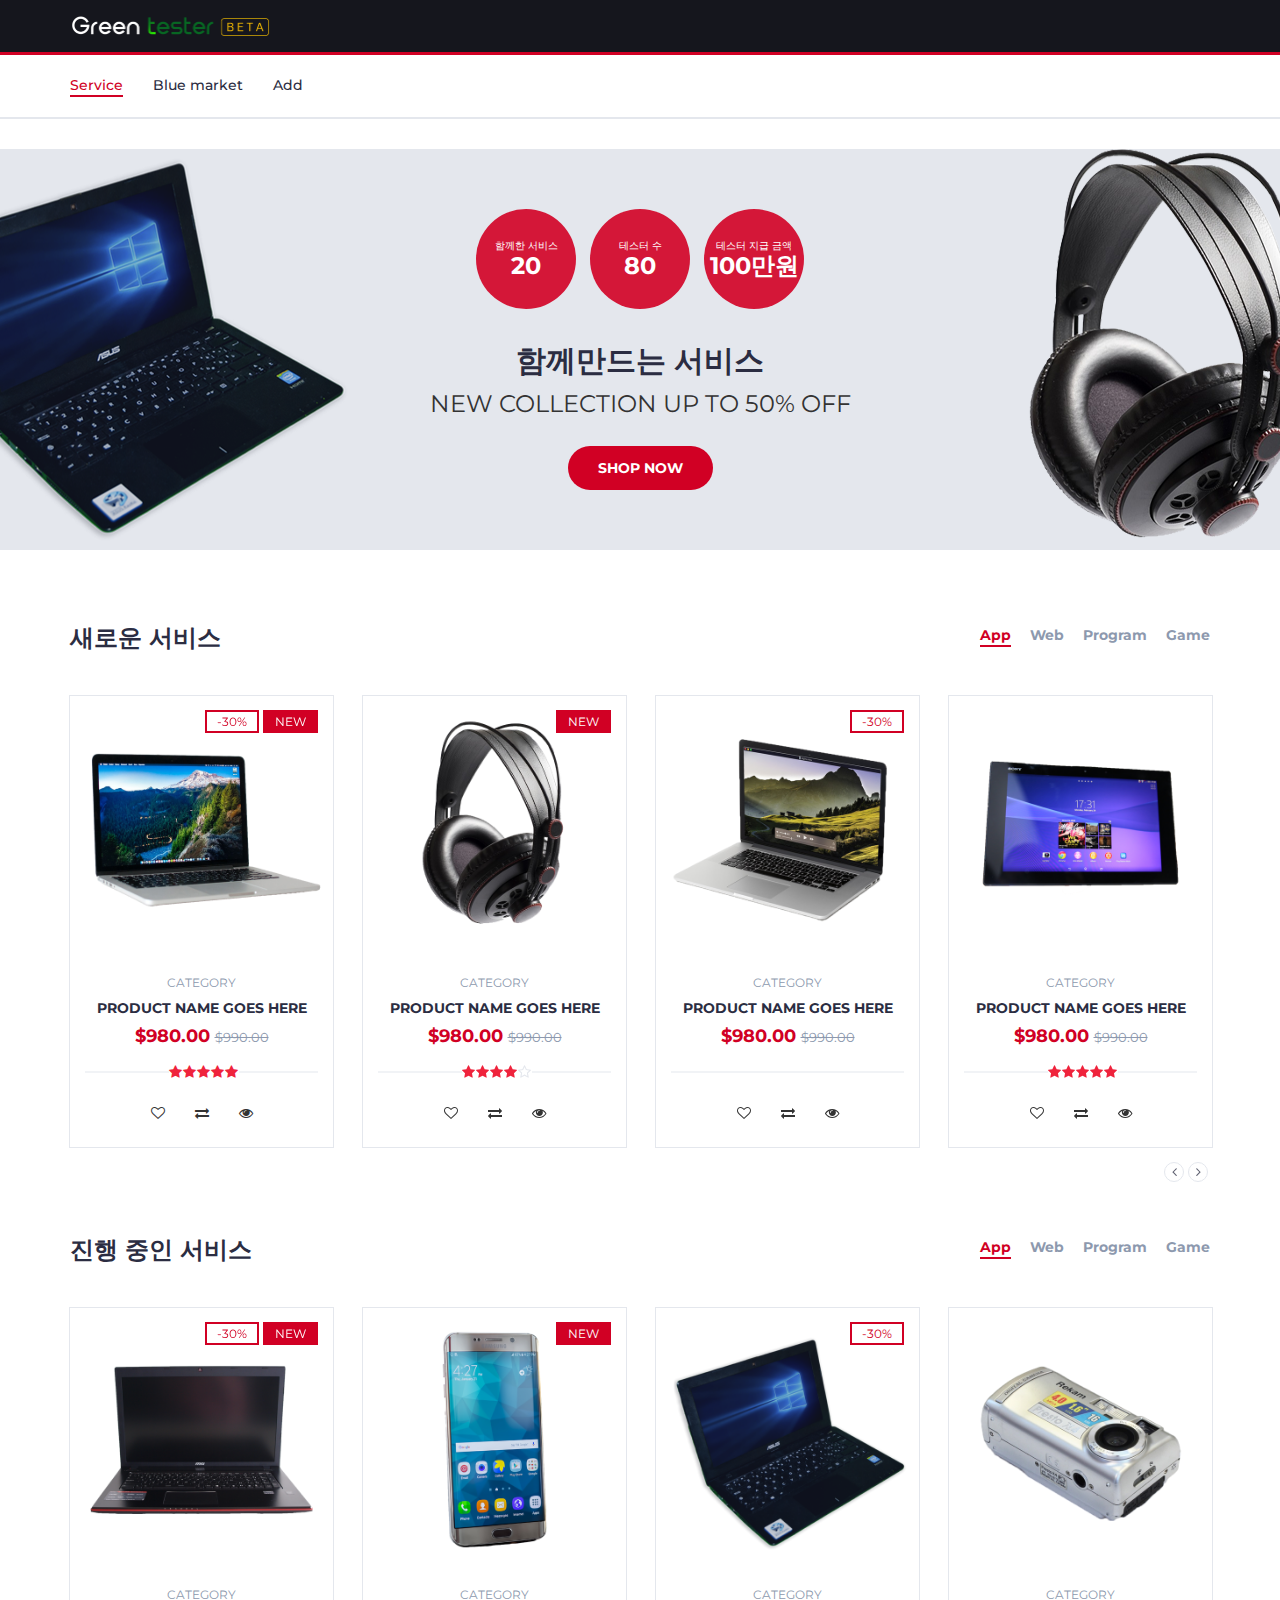
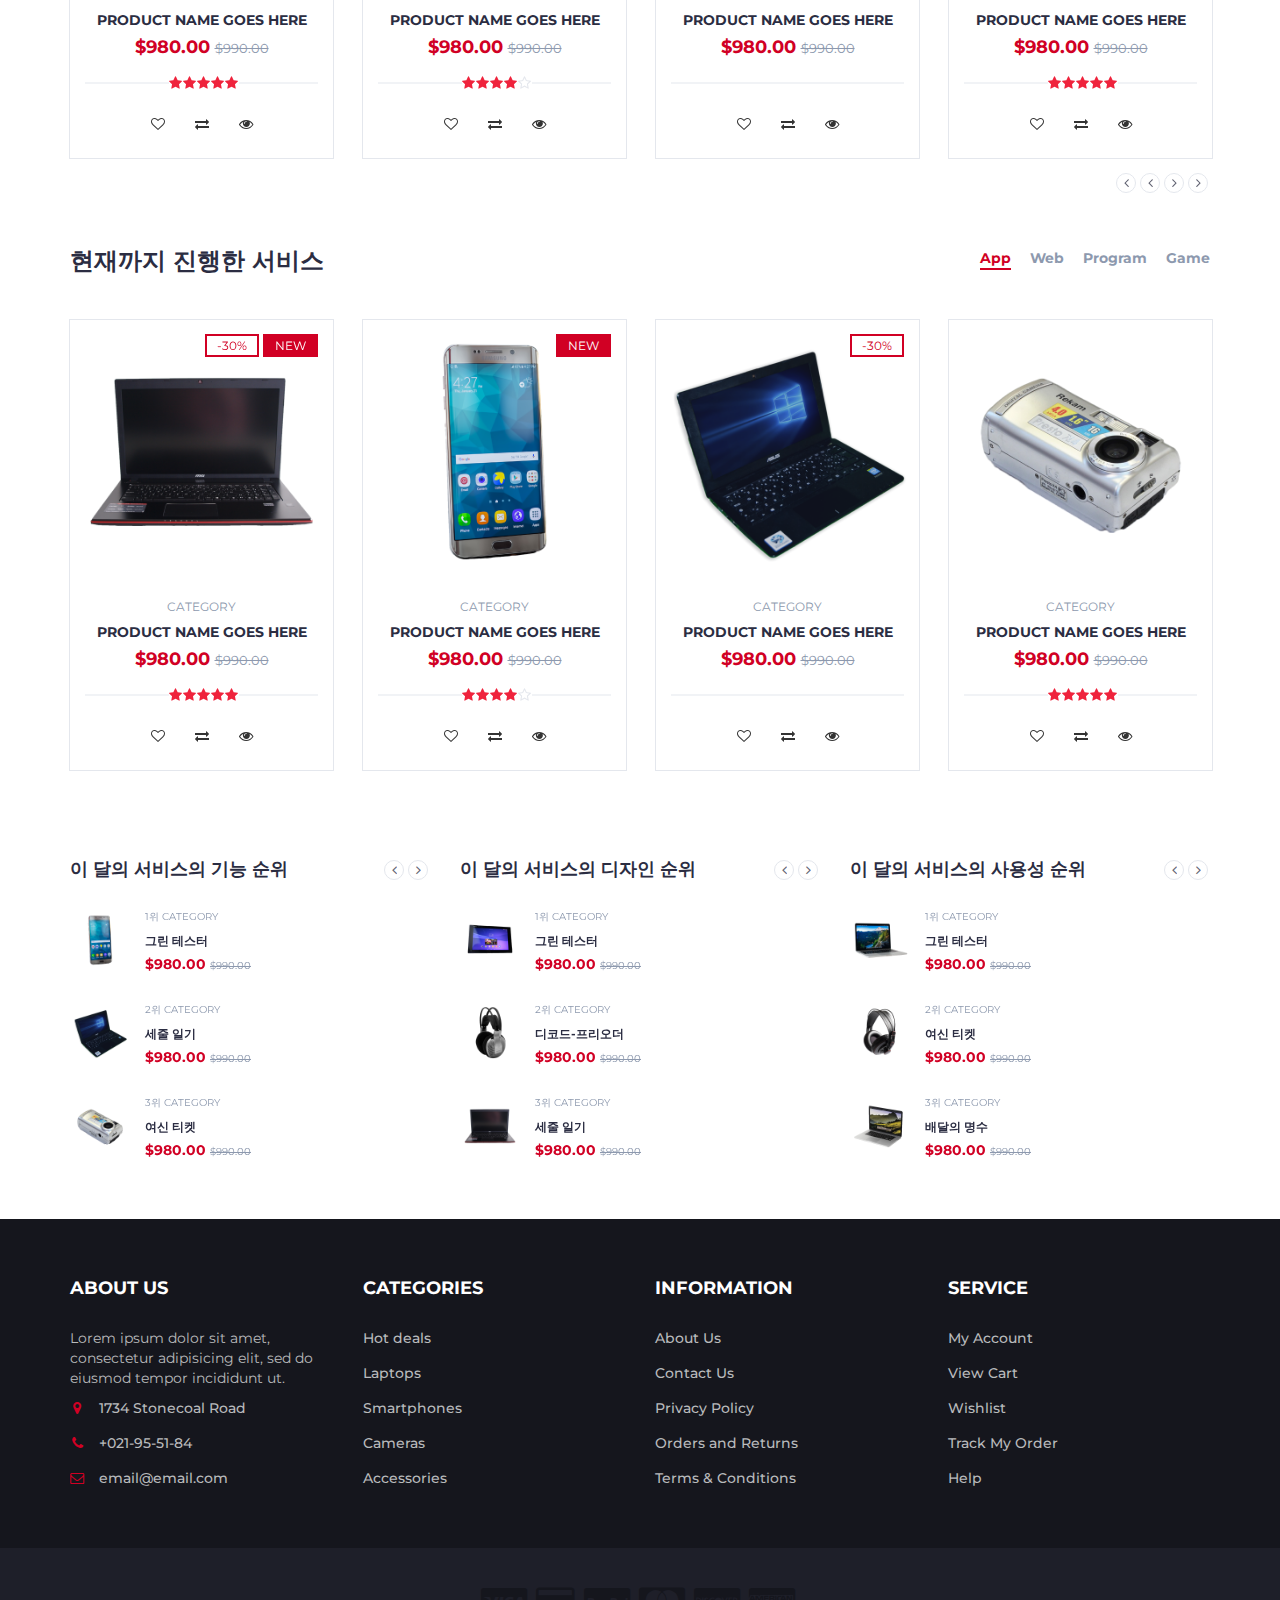
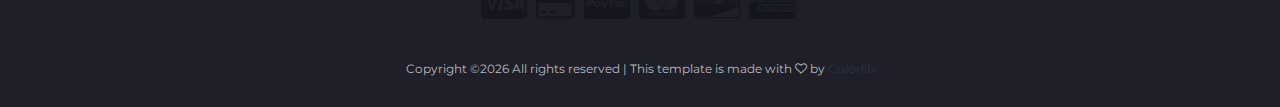
==== index.html @ c22c5fcf "Add files via upload" ====
<!DOCTYPE html>
<html lang="en">
	<head>
		<meta charset="utf-8">
		<meta http-equiv="X-UA-Compatible" content="IE=edge">
		<meta name="viewport" content="width=device-width, initial-scale=1">
		 <!-- The above 3 meta tags *must* come first in the head; any other head content must come *after* these tags -->

		<title>GT - SERVICE</title>

		<!-- Google font -->
		<link href="https://fonts.googleapis.com/css?family=Montserrat:400,500,700" rel="stylesheet">

		<!-- Bootstrap -->
		<link type="text/css" rel="stylesheet" href="css/bootstrap.min.css"/>

		<!-- Slick -->
		<link type="text/css" rel="stylesheet" href="css/slick.css"/>
		<link type="text/css" rel="stylesheet" href="css/slick-theme.css"/>

		<!-- nouislider -->
		<link type="text/css" rel="stylesheet" href="css/nouislider.min.css"/>

		<!-- Font Awesome Icon -->
		<link rel="stylesheet" href="css/font-awesome.min.css">

		<!-- Custom stlylesheet -->
		<link type="text/css" rel="stylesheet" href="css/style.css"/>

		<!-- HTML5 shim and Respond.js for IE8 support of HTML5 elements and media queries -->
		<!-- WARNING: Respond.js doesn't work if you view the page via file:// -->
		<!--[if lt IE 9]>
		  <script src="https://oss.maxcdn.com/html5shiv/3.7.3/html5shiv.min.js"></script>
		  <script src="https://oss.maxcdn.com/respond/1.4.2/respond.min.js"></script>
		<![endif]-->

    </head>
	<body>
		<!-- HEADER -->
		<header>

			<!-- MAIN HEADER -->
			<div id="header">
				<!-- container -->
				<div class="container">
					
					<!-- row -->
					<div class="row">
						<!-- LOGO -->
						<div class="col-md-3">
							<div class="header-logo">
								<a href="#" class="logo">
									<img src="./img/logo.png" width="200"  alt="">
								</a>
							</div>
						</div>
						<!-- /LOGO -->

					</div>
					<!-- row -->
				</div>
				<!-- container -->
			</div>
			<!-- /MAIN HEADER -->
		</header>
		<!-- /HEADER -->

		<!-- NAVIGATION -->
		<nav id="navigation">
				<!-- container -->
				<div class="container">
					<!-- responsive-nav -->
					<div id="responsive-nav">
						<!-- NAV -->
						<ul class="main-nav nav navbar-nav">
							<li class="active"><a href="index.html">Service</a></li>
							<li><a href="bluemarket.html">Blue market</a></li>
							<li><a href="add.html">Add</a></li>
	
						</ul>
						<!-- /NAV -->
					</div>
					<!-- /responsive-nav -->
				</div>
				<!-- /container -->
			</nav>
			<!-- /NAVIGATION -->

<!-- 메인 화면  -->
<div id="hot-deal" class="section">
		<!-- container -->
		<div class="container">
			<!-- row -->
			<div class="row">
				<div class="col-md-12">
					<div class="hot-deal">
						<ul class="hot-deal-countdown">
							<li>
								<div>
									<span>함께한 서비스</span>
									<h3>20</h3>
								</div>
							</li>
							<li>
								<div>
									<span>테스터 수</span>
									<h3>80</h3>
								</div>
							</li>
							<li>
								<div>
									<span>테스터 지급 금액</span>
									<h3>100만원</h3>
								</div>
							</li>

						</ul>
						<h2 class="text-uppercase">함께만드는 서비스</h2>
						<p>New Collection Up to 50% OFF</p>
						<a class="primary-btn cta-btn" href="#app">Shop now</a>
					</div>
				</div>
			</div>
			<!-- /row -->
		</div>
		<!-- /container -->
	</div>
	<!-- /메인 화면 -->


		




		<!-- 새로운 서비스 SECTION -->
		<div class="section" id="app">
			<!-- container -->
			<div class="container">
				<!-- row -->
				<div class="row">

					<!-- section title -->
					<div class="col-md-12">
						<div class="section-title">
							<h3 class="title">새로운 서비스</h3>
							<div class="section-nav">
								<ul class="section-tab-nav tab-nav">
									<li class="active"><a data-toggle="tab" href="#tab1">App</a></li>
									<li><a data-toggle="tab" href="#tab1">Web</a></li>
									<li><a data-toggle="tab" href="#tab1">Program</a></li>
									<li><a data-toggle="tab" href="#tab1">Game</a></li>
								</ul>
							</div>
						</div>
					</div>
					<!-- /section title -->

					<!-- Products tab & slick -->
					<div class="col-md-12">
						<div class="row">
							<div class="products-tabs">
								<!-- tab -->
								<div id="tab1" class="tab-pane active">
									<div class="products-slick" data-nav="#slick-nav-1">
										<!-- product -->
										<div class="product">
											<div class="product-img">
												<img src="./img/product01.png" alt="">
												<div class="product-label">
													<span class="sale">-30%</span>
													<span class="new">NEW</span>
												</div>
											</div>
											<div class="product-body">
												<p class="product-category">Category</p>
												<h3 class="product-name"><a href="#">product name goes here</a></h3>
												<h4 class="product-price">$980.00 <del class="product-old-price">$990.00</del></h4>
												<div class="product-rating">
													<i class="fa fa-star"></i>
													<i class="fa fa-star"></i>
													<i class="fa fa-star"></i>
													<i class="fa fa-star"></i>
													<i class="fa fa-star"></i>
												</div>
												<div class="product-btns">
													<button class="add-to-wishlist"><i class="fa fa-heart-o"></i><span class="tooltipp">add to wishlist</span></button>
													<button class="add-to-compare"><i class="fa fa-exchange"></i><span class="tooltipp">add to compare</span></button>
													<button class="quick-view"><i class="fa fa-eye"></i><span class="tooltipp">quick view</span></button>
												</div>
											</div>
											<div class="add-to-cart">
												<button class="add-to-cart-btn"><i class="fa fa-shopping-cart"></i> add to cart</button>
											</div>
										</div>
										<!-- /product -->

										<!-- product -->
										<div class="product">
											<div class="product-img">
												<img src="./img/product02.png" alt="">
												<div class="product-label">
													<span class="new">NEW</span>
												</div>
											</div>
											<div class="product-body">
												<p class="product-category">Category</p>
												<h3 class="product-name"><a href="#">product name goes here</a></h3>
												<h4 class="product-price">$980.00 <del class="product-old-price">$990.00</del></h4>
												<div class="product-rating">
													<i class="fa fa-star"></i>
													<i class="fa fa-star"></i>
													<i class="fa fa-star"></i>
													<i class="fa fa-star"></i>
													<i class="fa fa-star-o"></i>
												</div>
												<div class="product-btns">
													<button class="add-to-wishlist"><i class="fa fa-heart-o"></i><span class="tooltipp">add to wishlist</span></button>
													<button class="add-to-compare"><i class="fa fa-exchange"></i><span class="tooltipp">add to compare</span></button>
													<button class="quick-view"><i class="fa fa-eye"></i><span class="tooltipp">quick view</span></button>
												</div>
											</div>
											<div class="add-to-cart">
												<button class="add-to-cart-btn"><i class="fa fa-shopping-cart"></i> add to cart</button>
											</div>
										</div>
										<!-- /product -->

										<!-- product -->
										<div class="product">
											<div class="product-img">
												<img src="./img/product03.png" alt="">
												<div class="product-label">
													<span class="sale">-30%</span>
												</div>
											</div>
											<div class="product-body">
												<p class="product-category">Category</p>
												<h3 class="product-name"><a href="#">product name goes here</a></h3>
												<h4 class="product-price">$980.00 <del class="product-old-price">$990.00</del></h4>
												<div class="product-rating">
												</div>
												<div class="product-btns">
													<button class="add-to-wishlist"><i class="fa fa-heart-o"></i><span class="tooltipp">add to wishlist</span></button>
													<button class="add-to-compare"><i class="fa fa-exchange"></i><span class="tooltipp">add to compare</span></button>
													<button class="quick-view"><i class="fa fa-eye"></i><span class="tooltipp">quick view</span></button>
												</div>
											</div>
											<div class="add-to-cart">
												<button class="add-to-cart-btn"><i class="fa fa-shopping-cart"></i> add to cart</button>
											</div>
										</div>
										<!-- /product -->

										<!-- product -->
										<div class="product">
											<div class="product-img">
												<img src="./img/product04.png" alt="">
											</div>
											<div class="product-body">
												<p class="product-category">Category</p>
												<h3 class="product-name"><a href="#">product name goes here</a></h3>
												<h4 class="product-price">$980.00 <del class="product-old-price">$990.00</del></h4>
												<div class="product-rating">
													<i class="fa fa-star"></i>
													<i class="fa fa-star"></i>
													<i class="fa fa-star"></i>
													<i class="fa fa-star"></i>
													<i class="fa fa-star"></i>
												</div>
												<div class="product-btns">
													<button class="add-to-wishlist"><i class="fa fa-heart-o"></i><span class="tooltipp">add to wishlist</span></button>
													<button class="add-to-compare"><i class="fa fa-exchange"></i><span class="tooltipp">add to compare</span></button>
													<button class="quick-view"><i class="fa fa-eye"></i><span class="tooltipp">quick view</span></button>
												</div>
											</div>
											<div class="add-to-cart">
												<button class="add-to-cart-btn"><i class="fa fa-shopping-cart"></i> add to cart</button>
											</div>
										</div>
										<!-- /product -->

										<!-- product -->
										<div class="product">
											<div class="product-img">
												<img src="./img/product05.png" alt="">
											</div>
											<div class="product-body">
												<p class="product-category">Category</p>
												<h3 class="product-name"><a href="#">product name goes here</a></h3>
												<h4 class="product-price">$980.00 <del class="product-old-price">$990.00</del></h4>
												<div class="product-rating">
													<i class="fa fa-star"></i>
													<i class="fa fa-star"></i>
													<i class="fa fa-star"></i>
													<i class="fa fa-star"></i>
													<i class="fa fa-star"></i>
												</div>
												<div class="product-btns">
													<button class="add-to-wishlist"><i class="fa fa-heart-o"></i><span class="tooltipp">add to wishlist</span></button>
													<button class="add-to-compare"><i class="fa fa-exchange"></i><span class="tooltipp">add to compare</span></button>
													<button class="quick-view"><i class="fa fa-eye"></i><span class="tooltipp">quick view</span></button>
												</div>
											</div>
											<div class="add-to-cart">
												<button class="add-to-cart-btn"><i class="fa fa-shopping-cart"></i> add to cart</button>
											</div>
										</div>
										<!-- /product -->
									</div>
									<div id="slick-nav-1" class="products-slick-nav"></div>
								</div>
								<!-- /tab -->
							</div>
						</div>
					</div>
					<!-- Products tab & slick -->
				</div>
				<!-- /row -->
			</div>
			<!-- /container -->
		</div>
		<!-- 새로운 서비스 /SECTION -->

		

		<!-- 진행 중인 서비스 SECTION -->
		<div class="section">
			<!-- container -->
			<div class="container">
				<!-- row -->
				<div class="row">

					<!-- section title -->
					<div class="col-md-12">
						<div class="section-title">
							<h3 class="title">진행 중인 서비스</h3>
							<div class="section-nav">
								<ul class="section-tab-nav tab-nav">
									<li class="active"><a data-toggle="tab" href="#tab2">App</a></li>
									<li><a data-toggle="tab" href="#tab2">Web</a></li>
									<li><a data-toggle="tab" href="#tab2">Program</a></li>
									<li><a data-toggle="tab" href="#tab2">Game</a></li>
								</ul>
							</div>
						</div>
					</div>
					<!-- /section title -->

					<!-- Products tab & slick -->
					<div class="col-md-12">
						<div class="row">
							<div class="products-tabs">
								<!-- tab -->
								<div id="tab2" class="tab-pane fade in active">
									<div class="products-slick" data-nav="#slick-nav-2">
										<!-- product -->
										<div class="product">
											<div class="product-img">
												<img src="./img/product06.png" alt="">
												<div class="product-label">
													<span class="sale">-30%</span>
													<span class="new">NEW</span>
												</div>
											</div>
											<div class="product-body">
												<p class="product-category">Category</p>
												<h3 class="product-name"><a href="#">product name goes here</a></h3>
												<h4 class="product-price">$980.00 <del class="product-old-price">$990.00</del></h4>
												<div class="product-rating">
													<i class="fa fa-star"></i>
													<i class="fa fa-star"></i>
													<i class="fa fa-star"></i>
													<i class="fa fa-star"></i>
													<i class="fa fa-star"></i>
												</div>
												<div class="product-btns">
													<button class="add-to-wishlist"><i class="fa fa-heart-o"></i><span class="tooltipp">add to wishlist</span></button>
													<button class="add-to-compare"><i class="fa fa-exchange"></i><span class="tooltipp">add to compare</span></button>
													<button class="quick-view"><i class="fa fa-eye"></i><span class="tooltipp">quick view</span></button>
												</div>
											</div>
											<div class="add-to-cart">
												<button class="add-to-cart-btn"><i class="fa fa-shopping-cart"></i> add to cart</button>
											</div>
										</div>
										<!-- /product -->

										<!-- product -->
										<div class="product">
											<div class="product-img">
												<img src="./img/product07.png" alt="">
												<div class="product-label">
													<span class="new">NEW</span>
												</div>
											</div>
											<div class="product-body">
												<p class="product-category">Category</p>
												<h3 class="product-name"><a href="#">product name goes here</a></h3>
												<h4 class="product-price">$980.00 <del class="product-old-price">$990.00</del></h4>
												<div class="product-rating">
													<i class="fa fa-star"></i>
													<i class="fa fa-star"></i>
													<i class="fa fa-star"></i>
													<i class="fa fa-star"></i>
													<i class="fa fa-star-o"></i>
												</div>
												<div class="product-btns">
													<button class="add-to-wishlist"><i class="fa fa-heart-o"></i><span class="tooltipp">add to wishlist</span></button>
													<button class="add-to-compare"><i class="fa fa-exchange"></i><span class="tooltipp">add to compare</span></button>
													<button class="quick-view"><i class="fa fa-eye"></i><span class="tooltipp">quick view</span></button>
												</div>
											</div>
											<div class="add-to-cart">
												<button class="add-to-cart-btn"><i class="fa fa-shopping-cart"></i> add to cart</button>
											</div>
										</div>
										<!-- /product -->

										<!-- product -->
										<div class="product">
											<div class="product-img">
												<img src="./img/product08.png" alt="">
												<div class="product-label">
													<span class="sale">-30%</span>
												</div>
											</div>
											<div class="product-body">
												<p class="product-category">Category</p>
												<h3 class="product-name"><a href="#">product name goes here</a></h3>
												<h4 class="product-price">$980.00 <del class="product-old-price">$990.00</del></h4>
												<div class="product-rating">
												</div>
												<div class="product-btns">
													<button class="add-to-wishlist"><i class="fa fa-heart-o"></i><span class="tooltipp">add to wishlist</span></button>
													<button class="add-to-compare"><i class="fa fa-exchange"></i><span class="tooltipp">add to compare</span></button>
													<button class="quick-view"><i class="fa fa-eye"></i><span class="tooltipp">quick view</span></button>
												</div>
											</div>
											<div class="add-to-cart">
												<button class="add-to-cart-btn"><i class="fa fa-shopping-cart"></i> add to cart</button>
											</div>
										</div>
										<!-- /product -->

										<!-- product -->
										<div class="product">
											<div class="product-img">
												<img src="./img/product09.png" alt="">
											</div>
											<div class="product-body">
												<p class="product-category">Category</p>
												<h3 class="product-name"><a href="#">product name goes here</a></h3>
												<h4 class="product-price">$980.00 <del class="product-old-price">$990.00</del></h4>
												<div class="product-rating">
													<i class="fa fa-star"></i>
													<i class="fa fa-star"></i>
													<i class="fa fa-star"></i>
													<i class="fa fa-star"></i>
													<i class="fa fa-star"></i>
												</div>
												<div class="product-btns">
													<button class="add-to-wishlist"><i class="fa fa-heart-o"></i><span class="tooltipp">add to wishlist</span></button>
													<button class="add-to-compare"><i class="fa fa-exchange"></i><span class="tooltipp">add to compare</span></button>
													<button class="quick-view"><i class="fa fa-eye"></i><span class="tooltipp">quick view</span></button>
												</div>
											</div>
											<div class="add-to-cart">
												<button class="add-to-cart-btn"><i class="fa fa-shopping-cart"></i> add to cart</button>
											</div>
										</div>
										<!-- /product -->

										<!-- product -->
										<div class="product">
											<div class="product-img">
												<img src="./img/product01.png" alt="">
											</div>
											<div class="product-body">
												<p class="product-category">Category</p>
												<h3 class="product-name"><a href="#">product name goes here</a></h3>
												<h4 class="product-price">$980.00 <del class="product-old-price">$990.00</del></h4>
												<div class="product-rating">
													<i class="fa fa-star"></i>
													<i class="fa fa-star"></i>
													<i class="fa fa-star"></i>
													<i class="fa fa-star"></i>
													<i class="fa fa-star"></i>
												</div>
												<div class="product-btns">
													<button class="add-to-wishlist"><i class="fa fa-heart-o"></i><span class="tooltipp">add to wishlist</span></button>
													<button class="add-to-compare"><i class="fa fa-exchange"></i><span class="tooltipp">add to compare</span></button>
													<button class="quick-view"><i class="fa fa-eye"></i><span class="tooltipp">quick view</span></button>
												</div>
											</div>
											<div class="add-to-cart">
												<button class="add-to-cart-btn"><i class="fa fa-shopping-cart"></i> add to cart</button>
											</div>
										</div>
										<!-- /product -->
									</div>
									<div id="slick-nav-2" class="products-slick-nav"></div>
								</div>
								<!-- /tab -->
							</div>
						</div>
					</div>
					<!-- /Products tab & slick -->
				</div>
				<!-- /row -->
			</div>
			<!-- /container -->
		</div>
		<!-- 진행 중인 서비스 /SECTION -->

<!-- 현재까지 진행한 SECTION -->
<div class="section">
		<!-- container -->
		<div class="container">
			<!-- row -->
			<div class="row">

				<!-- section title -->
				<div class="col-md-12">
					<div class="section-title">
						<h3 class="title">현재까지 진행한 서비스</h3>
						<div class="section-nav">
							<ul class="section-tab-nav tab-nav">
								<li class="active"><a data-toggle="tab" href="#tab2">App</a></li>
								<li><a data-toggle="tab" href="#tab2">Web</a></li>
								<li><a data-toggle="tab" href="#tab2">Program</a></li>
								<li><a data-toggle="tab" href="#tab2">Game</a></li>
							</ul>
						</div>
					</div>
				</div>
				<!-- /section title -->

				<!-- Products tab & slick -->
				<div class="col-md-12">
					<div class="row">
						<div class="products-tabs">
							<!-- tab -->
							<div id="tab2" class="tab-pane fade in active">
								<div class="products-slick" data-nav="#slick-nav-2">
									<!-- product -->
									<div class="product">
										<div class="product-img">
											<img src="./img/product06.png" alt="">
											<div class="product-label">
												<span class="sale">-30%</span>
												<span class="new">NEW</span>
											</div>
										</div>
										<div class="product-body">
											<p class="product-category">Category</p>
											<h3 class="product-name"><a href="#">product name goes here</a></h3>
											<h4 class="product-price">$980.00 <del class="product-old-price">$990.00</del></h4>
											<div class="product-rating">
												<i class="fa fa-star"></i>
												<i class="fa fa-star"></i>
												<i class="fa fa-star"></i>
												<i class="fa fa-star"></i>
												<i class="fa fa-star"></i>
											</div>
											<div class="product-btns">
												<button class="add-to-wishlist"><i class="fa fa-heart-o"></i><span class="tooltipp">add to wishlist</span></button>
												<button class="add-to-compare"><i class="fa fa-exchange"></i><span class="tooltipp">add to compare</span></button>
												<button class="quick-view"><i class="fa fa-eye"></i><span class="tooltipp">quick view</span></button>
											</div>
										</div>
										<div class="add-to-cart">
											<button class="add-to-cart-btn"><i class="fa fa-shopping-cart"></i> add to cart</button>
										</div>
									</div>
									<!-- /product -->

									<!-- product -->
									<div class="product">
										<div class="product-img">
											<img src="./img/product07.png" alt="">
											<div class="product-label">
												<span class="new">NEW</span>
											</div>
										</div>
										<div class="product-body">
											<p class="product-category">Category</p>
											<h3 class="product-name"><a href="#">product name goes here</a></h3>
											<h4 class="product-price">$980.00 <del class="product-old-price">$990.00</del></h4>
											<div class="product-rating">
												<i class="fa fa-star"></i>
												<i class="fa fa-star"></i>
												<i class="fa fa-star"></i>
												<i class="fa fa-star"></i>
												<i class="fa fa-star-o"></i>
											</div>
											<div class="product-btns">
												<button class="add-to-wishlist"><i class="fa fa-heart-o"></i><span class="tooltipp">add to wishlist</span></button>
												<button class="add-to-compare"><i class="fa fa-exchange"></i><span class="tooltipp">add to compare</span></button>
												<button class="quick-view"><i class="fa fa-eye"></i><span class="tooltipp">quick view</span></button>
											</div>
										</div>
										<div class="add-to-cart">
											<button class="add-to-cart-btn"><i class="fa fa-shopping-cart"></i> add to cart</button>
										</div>
									</div>
									<!-- /product -->

									<!-- product -->
									<div class="product">
										<div class="product-img">
											<img src="./img/product08.png" alt="">
											<div class="product-label">
												<span class="sale">-30%</span>
											</div>
										</div>
										<div class="product-body">
											<p class="product-category">Category</p>
											<h3 class="product-name"><a href="#">product name goes here</a></h3>
											<h4 class="product-price">$980.00 <del class="product-old-price">$990.00</del></h4>
											<div class="product-rating">
											</div>
											<div class="product-btns">
												<button class="add-to-wishlist"><i class="fa fa-heart-o"></i><span class="tooltipp">add to wishlist</span></button>
												<button class="add-to-compare"><i class="fa fa-exchange"></i><span class="tooltipp">add to compare</span></button>
												<button class="quick-view"><i class="fa fa-eye"></i><span class="tooltipp">quick view</span></button>
											</div>
										</div>
										<div class="add-to-cart">
											<button class="add-to-cart-btn"><i class="fa fa-shopping-cart"></i> add to cart</button>
										</div>
									</div>
									<!-- /product -->

									<!-- product -->
									<div class="product">
										<div class="product-img">
											<img src="./img/product09.png" alt="">
										</div>
										<div class="product-body">
											<p class="product-category">Category</p>
											<h3 class="product-name"><a href="#">product name goes here</a></h3>
											<h4 class="product-price">$980.00 <del class="product-old-price">$990.00</del></h4>
											<div class="product-rating">
												<i class="fa fa-star"></i>
												<i class="fa fa-star"></i>
												<i class="fa fa-star"></i>
												<i class="fa fa-star"></i>
												<i class="fa fa-star"></i>
											</div>
											<div class="product-btns">
												<button class="add-to-wishlist"><i class="fa fa-heart-o"></i><span class="tooltipp">add to wishlist</span></button>
												<button class="add-to-compare"><i class="fa fa-exchange"></i><span class="tooltipp">add to compare</span></button>
												<button class="quick-view"><i class="fa fa-eye"></i><span class="tooltipp">quick view</span></button>
											</div>
										</div>
										<div class="add-to-cart">
											<button class="add-to-cart-btn"><i class="fa fa-shopping-cart"></i> add to cart</button>
										</div>
									</div>
									<!-- /product -->

									<!-- product -->
									<div class="product">
										<div class="product-img">
											<img src="./img/product01.png" alt="">
										</div>
										<div class="product-body">
											<p class="product-category">Category</p>
											<h3 class="product-name"><a href="#">product name goes here</a></h3>
											<h4 class="product-price">$980.00 <del class="product-old-price">$990.00</del></h4>
											<div class="product-rating">
												<i class="fa fa-star"></i>
												<i class="fa fa-star"></i>
												<i class="fa fa-star"></i>
												<i class="fa fa-star"></i>
												<i class="fa fa-star"></i>
											</div>
											<div class="product-btns">
												<button class="add-to-wishlist"><i class="fa fa-heart-o"></i><span class="tooltipp">add to wishlist</span></button>
												<button class="add-to-compare"><i class="fa fa-exchange"></i><span class="tooltipp">add to compare</span></button>
												<button class="quick-view"><i class="fa fa-eye"></i><span class="tooltipp">quick view</span></button>
											</div>
										</div>
										<div class="add-to-cart">
											<button class="add-to-cart-btn"><i class="fa fa-shopping-cart"></i> add to cart</button>
										</div>
									</div>
									<!-- /product -->
								</div>
								<div id="slick-nav-2" class="products-slick-nav"></div>
							</div>
							<!-- /tab -->
						</div>
					</div>
				</div>
				<!-- /Products tab & slick -->
			</div>
			<!-- /row -->
		</div>
		<!-- /container -->
	</div>
	<!-- 현재까지 진행한 /SECTION -->


		<!-- 랭킹 시스템 SECTION -->
		<div class="section">
			<!-- container -->
			<div class="container">
				<!-- row -->
				<div class="row">
					<div class="col-md-4 col-xs-6">
						<div class="section-title">
							<h4 class="title">이 달의 서비스의 기능 순위</h4>
							<div class="section-nav">
								<div id="slick-nav-3" class="products-slick-nav"></div>
							</div>
						</div>

						<div class="products-widget-slick" data-nav="#slick-nav-3">
							<div>
								<!-- product widget -->
								<div class="product-widget">
									<div class="product-img">
										<img src="./img/product07.png" alt="">
									</div>
									<div class="product-body">
										<p class="product-category">1위 Category</p>
										<h3 class="product-name"><a href="#">그린 테스터</a></h3>
										<h4 class="product-price">$980.00 <del class="product-old-price">$990.00</del></h4>
									</div>
								</div>
								<!-- /product widget -->

								<!-- product widget -->
								<div class="product-widget">
									<div class="product-img">
										<img src="./img/product08.png" alt="">
									</div>
									<div class="product-body">
										<p class="product-category">2위 Category</p>
										<h3 class="product-name"><a href="#">세줄 일기</a></h3>
										<h4 class="product-price">$980.00 <del class="product-old-price">$990.00</del></h4>
									</div>
								</div>
								<!-- /product widget -->

								<!-- product widget -->
								<div class="product-widget">
									<div class="product-img">
										<img src="./img/product09.png" alt="">
									</div>
									<div class="product-body">
										<p class="product-category">3위 Category</p>
										<h3 class="product-name"><a href="#">여신 티켓</a></h3>
										<h4 class="product-price">$980.00 <del class="product-old-price">$990.00</del></h4>
									</div>
								</div>
								<!-- product widget -->
							</div>

							<div>
								<!-- product widget -->
								<div class="product-widget">
									<div class="product-img">
										<img src="./img/product01.png" alt="">
									</div>
									<div class="product-body">
										<p class="product-category">4위 Category</p>
										<h3 class="product-name"><a href="#">디코드</a></h3>
										<h4 class="product-price">$980.00 <del class="product-old-price">$990.00</del></h4>
									</div>
								</div>
								<!-- /product widget -->

								<!-- product widget -->
								<div class="product-widget">
									<div class="product-img">
										<img src="./img/product02.png" alt="">
									</div>
									<div class="product-body">
										<p class="product-category">5위 Category</p>
										<h3 class="product-name"><a href="#">프리 오더 싸이렌</a></h3>
										<h4 class="product-price">$980.00 <del class="product-old-price">$990.00</del></h4>
									</div>
								</div>
								<!-- /product widget -->

								<!-- product widget -->
								<div class="product-widget">
									<div class="product-img">
										<img src="./img/product03.png" alt="">
									</div>
									<div class="product-body">
										<p class="product-category">6위 Category</p>
										<h3 class="product-name"><a href="#">배달의 명수</a></h3>
										<h4 class="product-price">$980.00 <del class="product-old-price">$990.00</del></h4>
									</div>
								</div>
								<!-- product widget -->
							</div>
						</div>
					</div>

					<div class="col-md-4 col-xs-6">
						<div class="section-title">
							<h4 class="title">이 달의 서비스의 디자인 순위</h4>
							<div class="section-nav">
								<div id="slick-nav-4" class="products-slick-nav"></div>
							</div>
						</div>

						<div class="products-widget-slick" data-nav="#slick-nav-4">
							<div>
								<!-- product widget -->
								<div class="product-widget">
									<div class="product-img">
										<img src="./img/product04.png" alt="">
									</div>
									<div class="product-body">
										<p class="product-category">1위 Category</p>
										<h3 class="product-name"><a href="#">그린 테스터</a></h3>
										<h4 class="product-price">$980.00 <del class="product-old-price">$990.00</del></h4>
									</div>
								</div>
								<!-- /product widget -->

								<!-- product widget -->
								<div class="product-widget">
									<div class="product-img">
										<img src="./img/product05.png" alt="">
									</div>
									<div class="product-body">
										<p class="product-category">2위 Category</p>
										<h3 class="product-name"><a href="#">디코드-프리오더</a></h3>
										<h4 class="product-price">$980.00 <del class="product-old-price">$990.00</del></h4>
									</div>
								</div>
								<!-- /product widget -->

								<!-- product widget -->
								<div class="product-widget">
									<div class="product-img">
										<img src="./img/product06.png" alt="">
									</div>
									<div class="product-body">
										<p class="product-category">3위 Category</p>
										<h3 class="product-name"><a href="#">세줄 일기</a></h3>
										<h4 class="product-price">$980.00 <del class="product-old-price">$990.00</del></h4>
									</div>
								</div>
								<!-- product widget -->
							</div>

							<div>
								<!-- product widget -->
								<div class="product-widget">
									<div class="product-img">
										<img src="./img/product07.png" alt="">
									</div>
									<div class="product-body">
										<p class="product-category">4위 Category</p>
										<h3 class="product-name"><a href="#">매드 포 댄스</a></h3>
										<h4 class="product-price">$980.00 <del class="product-old-price">$990.00</del></h4>
									</div>
								</div>
								<!-- /product widget -->

								<!-- product widget -->
								<div class="product-widget">
									<div class="product-img">
										<img src="./img/product08.png" alt="">
									</div>
									<div class="product-body">
										<p class="product-category">5위 Category</p>
										<h3 class="product-name"><a href="#">배달의 명수</a></h3>
										<h4 class="product-price">$980.00 <del class="product-old-price">$990.00</del></h4>
									</div>
								</div>
								<!-- /product widget -->

								<!-- product widget -->
								<div class="product-widget">
									<div class="product-img">
										<img src="./img/product09.png" alt="">
									</div>
									<div class="product-body">
										<p class="product-category">6위 Category</p>
										<h3 class="product-name"><a href="#">지오 픽</a></h3>
										<h4 class="product-price">$980.00 <del class="product-old-price">$990.00</del></h4>
									</div>
								</div>
								<!-- product widget -->
							</div>
						</div>
					</div>

					<div class="clearfix visible-sm visible-xs"></div>

					<div class="col-md-4 col-xs-6">
						<div class="section-title">
							<h4 class="title">이 달의 서비스의 사용성 순위</h4>
							<div class="section-nav">
								<div id="slick-nav-5" class="products-slick-nav"></div>
							</div>
						</div>

						<div class="products-widget-slick" data-nav="#slick-nav-5">
							<div>
								<!-- product widget -->
								<div class="product-widget">
									<div class="product-img">
										<img src="./img/product01.png" alt="">
									</div>
									<div class="product-body">
										<p class="product-category">1위 Category</p>
										<h3 class="product-name"><a href="#">그린 테스터</a></h3>
										<h4 class="product-price">$980.00 <del class="product-old-price">$990.00</del></h4>
									</div>
								</div>
								<!-- /product widget -->

								<!-- product widget -->
								<div class="product-widget">
									<div class="product-img">
										<img src="./img/product02.png" alt="">
									</div>
									<div class="product-body">
										<p class="product-category">2위 Category</p>
										<h3 class="product-name"><a href="#">여신 티켓</a></h3>
										<h4 class="product-price">$980.00 <del class="product-old-price">$990.00</del></h4>
									</div>
								</div>
								<!-- /product widget -->

								<!-- product widget -->
								<div class="product-widget">
									<div class="product-img">
										<img src="./img/product03.png" alt="">
									</div>
									<div class="product-body">
										<p class="product-category">3위 Category</p>
										<h3 class="product-name"><a href="#">배달의 명수</a></h3>
										<h4 class="product-price">$980.00 <del class="product-old-price">$990.00</del></h4>
									</div>
								</div>
								<!-- product widget -->
							</div>

							<div>
								<!-- product widget -->
								<div class="product-widget">
									<div class="product-img">
										<img src="./img/product04.png" alt="">
									</div>
									<div class="product-body">
										<p class="product-category">4위 Category</p>
										<h3 class="product-name"><a href="#">헤어 핏</a></h3>
										<h4 class="product-price">$980.00 <del class="product-old-price">$990.00</del></h4>
									</div>
								</div>
								<!-- /product widget -->

								<!-- product widget -->
								<div class="product-widget">
									<div class="product-img">
										<img src="./img/product05.png" alt="">
									</div>
									<div class="product-body">
										<p class="product-category">5위 Category</p>
										<h3 class="product-name"><a href="#">지오 픽</a></h3>
										<h4 class="product-price">$980.00 <del class="product-old-price">$990.00</del></h4>
									</div>
								</div>
								<!-- /product widget -->

								<!-- product widget -->
								<div class="product-widget">
									<div class="product-img">
										<img src="./img/product06.png" alt="">
									</div>
									<div class="product-body">
										<p class="product-category">6위 Category</p>
										<h3 class="product-name"><a href="#">피팅</a></h3>
										<h4 class="product-price">$980.00 <del class="product-old-price">$990.00</del></h4>
									</div>
								</div>
								<!-- product widget -->
							</div>
						</div>
					</div>

				</div>
				<!-- /row -->
			</div>
			<!-- /container -->
		</div>
		<!-- 랭킹 시스템 /SECTION -->

	

		<!-- FOOTER -->
		<footer id="footer">
			<!-- top footer -->
			<div class="section">
				<!-- container -->
				<div class="container">
					<!-- row -->
					<div class="row">
						<div class="col-md-3 col-xs-6">
							<div class="footer">
								<h3 class="footer-title">About Us</h3>
								<p>Lorem ipsum dolor sit amet, consectetur adipisicing elit, sed do eiusmod tempor incididunt ut.</p>
								<ul class="footer-links">
									<li><a href="#"><i class="fa fa-map-marker"></i>1734 Stonecoal Road</a></li>
									<li><a href="#"><i class="fa fa-phone"></i>+021-95-51-84</a></li>
									<li><a href="#"><i class="fa fa-envelope-o"></i>email@email.com</a></li>
								</ul>
							</div>
						</div>

						<div class="col-md-3 col-xs-6">
							<div class="footer">
								<h3 class="footer-title">Categories</h3>
								<ul class="footer-links">
									<li><a href="#">Hot deals</a></li>
									<li><a href="#">Laptops</a></li>
									<li><a href="#">Smartphones</a></li>
									<li><a href="#">Cameras</a></li>
									<li><a href="#">Accessories</a></li>
								</ul>
							</div>
						</div>

						<div class="clearfix visible-xs"></div>

						<div class="col-md-3 col-xs-6">
							<div class="footer">
								<h3 class="footer-title">Information</h3>
								<ul class="footer-links">
									<li><a href="#">About Us</a></li>
									<li><a href="#">Contact Us</a></li>
									<li><a href="#">Privacy Policy</a></li>
									<li><a href="#">Orders and Returns</a></li>
									<li><a href="#">Terms & Conditions</a></li>
								</ul>
							</div>
						</div>

						<div class="col-md-3 col-xs-6">
							<div class="footer">
								<h3 class="footer-title">Service</h3>
								<ul class="footer-links">
									<li><a href="#">My Account</a></li>
									<li><a href="#">View Cart</a></li>
									<li><a href="#">Wishlist</a></li>
									<li><a href="#">Track My Order</a></li>
									<li><a href="#">Help</a></li>
								</ul>
							</div>
						</div>
					</div>
					<!-- /row -->
				</div>
				<!-- /container -->
			</div>
			<!-- /top footer -->

			<!-- bottom footer -->
			<div id="bottom-footer" class="section">
				<div class="container">
					<!-- row -->
					<div class="row">
						<div class="col-md-12 text-center">
							<ul class="footer-payments">
								<li><a href="#"><i class="fa fa-cc-visa"></i></a></li>
								<li><a href="#"><i class="fa fa-credit-card"></i></a></li>
								<li><a href="#"><i class="fa fa-cc-paypal"></i></a></li>
								<li><a href="#"><i class="fa fa-cc-mastercard"></i></a></li>
								<li><a href="#"><i class="fa fa-cc-discover"></i></a></li>
								<li><a href="#"><i class="fa fa-cc-amex"></i></a></li>
							</ul>
							<span class="copyright">
								<!-- Link back to Colorlib can't be removed. Template is licensed under CC BY 3.0. -->
								Copyright &copy;<script>document.write(new Date().getFullYear());</script> All rights reserved | This template is made with <i class="fa fa-heart-o" aria-hidden="true"></i> by <a href="https://colorlib.com" target="_blank">Colorlib</a>
							<!-- Link back to Colorlib can't be removed. Template is licensed under CC BY 3.0. -->
							</span>
						</div>
					</div>
						<!-- /row -->
				</div>
				<!-- /container -->
			</div>
			<!-- /bottom footer -->
		</footer>
		<!-- /FOOTER -->

		<!-- jQuery Plugins -->
		<script src="js/jquery.min.js"></script>
		<script src="js/bootstrap.min.js"></script>
		<script src="js/slick.min.js"></script>
		<script src="js/nouislider.min.js"></script>
		<script src="js/jquery.zoom.min.js"></script>
		<script src="js/main.js"></script>

	</body>
</html>
---- css/nouislider.min.css ----
/*! nouislider - 10.0.0 - 2017-05-28 14:52:48 */.noUi-target,.noUi-target *{-webkit-touch-callout:none;-webkit-tap-highlight-color:transparent;-webkit-user-select:none;-ms-touch-action:none;touch-action:none;-ms-user-select:none;-moz-user-select:none;user-select:none;-moz-box-sizing:border-box;box-sizing:border-box}.noUi-target{position:relative;direction:ltr}.noUi-base{width:100%;height:100%;position:relative;z-index:1}.noUi-connect{position:absolute;right:0;top:0;left:0;bottom:0}.noUi-origin{position:absolute;height:0;width:0}.noUi-handle{position:relative;z-index:1}.noUi-state-tap .noUi-connect,.noUi-state-tap .noUi-origin{-webkit-transition:top .3s,right .3s,bottom .3s,left .3s;transition:top .3s,right .3s,bottom .3s,left .3s}.noUi-state-drag *{cursor:inherit!important}.noUi-base,.noUi-handle{-webkit-transform:translate3d(0,0,0);transform:translate3d(0,0,0)}.noUi-horizontal{height:18px}.noUi-horizontal .noUi-handle{width:34px;height:28px;left:-17px;top:-6px}.noUi-vertical{width:18px}.noUi-vertical .noUi-handle{width:28px;height:34px;left:-6px;top:-17px}.noUi-target{background:#FAFAFA;border-radius:4px;border:1px solid #D3D3D3;box-shadow:inset 0 1px 1px #F0F0F0,0 3px 6px -5px #BBB}.noUi-connect{background:#3FB8AF;border-radius:4px;box-shadow:inset 0 0 3px rgba(51,51,51,.45);-webkit-transition:background 450ms;transition:background 450ms}.noUi-draggable{cursor:ew-resize}.noUi-vertical .noUi-draggable{cursor:ns-resize}.noUi-handle{border:1px solid #D9D9D9;border-radius:3px;background:#FFF;cursor:default;box-shadow:inset 0 0 1px #FFF,inset 0 1px 7px #EBEBEB,0 3px 6px -3px #BBB}.noUi-active{box-shadow:inset 0 0 1px #FFF,inset 0 1px 7px #DDD,0 3px 6px -3px #BBB}.noUi-handle:after,.noUi-handle:before{content:"";display:block;position:absolute;height:14px;width:1px;background:#E8E7E6;left:14px;top:6px}.noUi-handle:after{left:17px}.noUi-vertical .noUi-handle:after,.noUi-vertical .noUi-handle:before{width:14px;height:1px;left:6px;top:14px}.noUi-vertical .noUi-handle:after{top:17px}[disabled] .noUi-connect{background:#B8B8B8}[disabled] .noUi-handle,[disabled].noUi-handle,[disabled].noUi-target{cursor:not-allowed}.noUi-pips,.noUi-pips *{-moz-box-sizing:border-box;box-sizing:border-box}.noUi-pips{position:absolute;color:#999}.noUi-value{position:absolute;white-space:nowrap;text-align:center}.noUi-value-sub{color:#ccc;font-size:10px}.noUi-marker{position:absolute;background:#CCC}.noUi-marker-large,.noUi-marker-sub{background:#AAA}.noUi-pips-horizontal{padding:10px 0;height:80px;top:100%;left:0;width:100%}.noUi-value-horizontal{-webkit-transform:translate3d(-50%,50%,0);transform:translate3d(-50%,50%,0)}.noUi-marker-horizontal.noUi-marker{margin-left:-1px;width:2px;height:5px}.noUi-marker-horizontal.noUi-marker-sub{height:10px}.noUi-marker-horizontal.noUi-marker-large{height:15px}.noUi-pips-vertical{padding:0 10px;height:100%;top:0;left:100%}.noUi-value-vertical{-webkit-transform:translate3d(0,50%,0);transform:translate3d(0,50%,0);padding-left:25px}.noUi-marker-vertical.noUi-marker{width:5px;height:2px;margin-top:-1px}.noUi-marker-vertical.noUi-marker-sub{width:10px}.noUi-marker-vertical.noUi-marker-large{width:15px}.noUi-tooltip{display:block;position:absolute;border:1px solid #D9D9D9;border-radius:3px;background:#fff;color:#000;padding:5px;text-align:center;white-space:nowrap}.noUi-horizontal .noUi-tooltip{-webkit-transform:translate(-50%,0);transform:translate(-50%,0);left:50%;bottom:120%}.noUi-vertical .noUi-tooltip{-webkit-transform:translate(0,-50%);transform:translate(0,-50%);top:50%;right:120%}
---- css/style.css ----
/*
Template Name: Electro - HTML Ecommerce Template
Author: yaminncco

Colors:
	Body 		: #333
	Headers 	: #2B2D42
	Primary 	: #D10024
	Dark 		: #15161D ##1E1F29
	Grey 		: #E4E7ED #FBFBFC #8D99AE #B9BABC

Fonts: Montserrat

Table OF Contents
------------------------------------
1 > GENERAL
------ Typography
------ Buttons
------ Inputs
------ Sections
------ Breadcrumb
2 > HEADER
------ Top header
------ Logo
------ Search
------ Cart
3 > NAVIGATION
------ Main nav
------ Responsive Nav
4 > CATEGORY SHOP
5 > HOT DEAL
6 > PRODUCT
------ Product
------ Widget product
------ Product slick
7 > STORE PAGE
------ Aside
------ Store
8 > PRODUCT DETAILS PAGE
------ Product view
------ Product details
------ Product tab
9 > CHECKOUT PAGE
10 > NEWSLETTER
11 > FOOTER
11 > SLICK STYLE
12 > RESPONSIVE
------------------------------------*/

/*=========================================================
	01 -> GENERAL
===========================================================*/

/*----------------------------*\
	Typography
\*----------------------------*/

body {
  font-family: 'Montserrat', sans-serif;
  font-weight: 400;
  color: #333;
}

h1, h2, h3, h4, h5, h6 {
  color: #2B2D42;
  font-weight: 700;
  margin: 0 0 10px;
}

a {
  color: #2B2D42;
  font-weight: 500;
  -webkit-transition: 0.2s color;
  transition: 0.2s color;
}

a:hover, a:focus {
  color: #D10024;
  text-decoration: none;
  outline: none;
}

ul, ol {
  margin: 0;
  padding: 0;
  list-style: none
}

/*----------------------------*\
	Buttons
\*----------------------------*/

.primary-btn {
  display: inline-block;
  padding: 12px 30px;
  background-color: #D10024;
  border: none;
  border-radius: 40px;
  color: #FFF;
  text-transform: uppercase;
  font-weight: 700;
  text-align: center;
  -webkit-transition: 0.2s all;
  transition: 0.2s all;
}

.primary-btn:hover, .primary-btn:focus {
  opacity: 0.9;
  color: #FFF;
}

/*----------------------------*\
	Inputs
\*----------------------------*/

/*-- Text input --*/

.input {
  height: 40px;
  padding: 0px 15px;
  border: 1px solid #E4E7ED;
  background-color: #FFF;
  width: 100%;
}

textarea.input {
  padding: 15px;
  min-height: 90px;
}

/*-- Number input --*/

.input-number {
  position: relative;
}

.input-number input[type="number"]::-webkit-inner-spin-button, .input-number input[type="number"]::-webkit-outer-spin-button {
  -webkit-appearance: none;
  margin: 0;
}

.input-number input[type="number"] {
  -moz-appearance: textfield;
  height: 40px;
  width: 100%;
  border: 1px solid #E4E7ED;
  background-color: #FFF;
  padding: 0px 35px 0px 15px;
}

.input-number .qty-up, .input-number .qty-down {
  position: absolute;
  display: block;
  width: 20px;
  height: 20px;
  border: 1px solid #E4E7ED;
  background-color: #FFF;
  text-align: center;
  font-weight: 700;
  cursor: pointer;
  -webkit-user-select: none;
  -moz-user-select: none;
  -ms-user-select: none;
  user-select: none;
}

.input-number .qty-up {
  right: 0;
  top: 0;
  border-bottom: 0px;
}

.input-number .qty-down {
  right: 0;
  bottom: 0;
}

.input-number .qty-up:hover, .input-number .qty-down:hover {
  background-color: #E4E7ED;
  color: #D10024;
}

/*-- Select input --*/

.input-select {
  padding: 0px 15px;
  background: #FFF;
  border: 1px solid #E4E7ED;
  height: 40px;
}

/*-- checkbox & radio input --*/

.input-radio, .input-checkbox {
  position: relative;
  display: block;
}

.input-radio input[type="radio"]:not(:checked), .input-radio input[type="radio"]:checked, .input-checkbox input[type="checkbox"]:not(:checked), .input-checkbox input[type="checkbox"]:checked {
  position: absolute;
  margin-left: -9999px;
  visibility: hidden;
}

.input-radio label, .input-checkbox label {
  font-weight: 500;
  min-height: 20px;
  padding-left: 20px;
  margin-bottom: 5px;
  cursor: pointer;
}

.input-radio input[type="radio"]+label span, .input-checkbox input[type="checkbox"]+label span {
  position: absolute;
  left: 0px;
  top: 4px;
  width: 14px;
  height: 14px;
  border: 2px solid #E4E7ED;
  background: #FFF;
}

.input-radio input[type="radio"]+label span {
  border-radius: 50%;
}

.input-radio input[type="radio"]+label span:after {
  content: "";
  position: absolute;
  left: 50%;
  top: 50%;
  -webkit-transform: translate(-50%, -50%) scale(0);
  -ms-transform: translate(-50%, -50%) scale(0);
  transform: translate(-50%, -50%) scale(0);
  background-color: #FFF;
  width: 4px;
  height: 4px;
  border-radius: 50%;
  opacity: 0;
  -webkit-transition: all 0.2s;
  transition: all 0.2s;
}

.input-checkbox input[type="checkbox"]+label span:after {
  content: '✔';
  position: absolute;
  top: -2px;
  left: 1px;
  font-size: 10px;
  color: #FFF;
  opacity: 0;
  -webkit-transform: scale(0);
  -ms-transform: scale(0);
  transform: scale(0);
  -webkit-transition: all 0.2s;
  transition: all 0.2s;
}

.input-radio input[type="radio"]:checked+label span, .input-checkbox input[type="checkbox"]:checked+label span {
  background-color: #D10024;
  border-color: #D10024;
}

.input-radio input[type="radio"]:checked+label span:after {
  opacity: 1;
  -webkit-transform: translate(-50%, -50%) scale(1);
  -ms-transform: translate(-50%, -50%) scale(1);
  transform: translate(-50%, -50%) scale(1);
}

.input-checkbox input[type="checkbox"]:checked+label span:after {
  opacity: 1;
  -webkit-transform: scale(1);
  -ms-transform: scale(1);
  transform: scale(1);
}

.input-radio .caption, .input-checkbox .caption {
  margin-top: 5px;
  max-height: 0;
  overflow: hidden;
  -webkit-transition: 0.3s max-height;
  transition: 0.3s max-height;
}

.input-radio input[type="radio"]:checked~.caption, .input-checkbox input[type="checkbox"]:checked~.caption {
  max-height: 800px;
}

/*----------------------------*\
	Section
\*----------------------------*/

.section {
  padding-top: 30px;
  padding-bottom: 30px;
}

.section-title {
  position: relative;
  margin-bottom: 30px;
  margin-top: 15px;
}

.section-title .title {
  display: inline-block;
  text-transform: uppercase;
  margin: 0px;
}

.section-title .section-nav {
  float: right;
}

.section-title .section-nav .section-tab-nav {
  display: inline-block;
}

.section-tab-nav li {
  display: inline-block;
  margin-right: 15px;
}

.section-tab-nav li:last-child {
  margin-right: 0px;
}

.section-tab-nav li a {
  font-weight: 700;
  color: #8D99AE;
}

.section-tab-nav li a:after {
  content: "";
  display: block;
  width: 0%;
  height: 2px;
  background-color: #D10024;
  -webkit-transition: 0.2s all;
  transition: 0.2s all;
}

.section-tab-nav li.active a {
  color: #D10024;
}

.section-tab-nav li a:hover:after, .section-tab-nav li a:focus:after, .section-tab-nav li.active a:after {
  width: 100%;
}

.section-title .section-nav .products-slick-nav {
  top: 0px;
  right: 0px;
}

/*----------------------------*\
	Breadcrumb
\*----------------------------*/

#breadcrumb {
  padding: 30px 0px;
  background: #FBFBFC;
  border-bottom: 1px solid #E4E7ED;
  margin-bottom: 30px;
}

#breadcrumb .breadcrumb-header {
  display: inline-block;
  margin-top: 0px;
  margin-bottom: 0px;
  margin-right: 15px;
  text-transform: uppercase;
}

#breadcrumb .breadcrumb-tree {
  display: inline-block;
}

#breadcrumb .breadcrumb-tree li {
  display: inline-block;
  font-size: 12px;
  font-weight: 500;
  text-transform: uppercase;
}

#breadcrumb .breadcrumb-tree li+li {
  margin-left: 10px;
}

#breadcrumb .breadcrumb-tree li+li:before {
  content: '/';
  display: inline-block;
  color: #8D99AE;
  margin-right: 10px;
}

#breadcrumb .breadcrumb-tree li a {
  color: #8D99AE;
}

#breadcrumb .breadcrumb-tree li a:hover {
  color: #D10024;
}

/*=========================================================
	02 -> HEADER
===========================================================*/

/*----------------------------*\
	Top header
\*----------------------------*/

#top-header {
  padding-top: 10px;
  padding-bottom: 10px;
  background-color: #1E1F29;
}

.header-links li {
  display: inline-block;
  margin-right: 15px;
  font-size: 12px;
}

.header-links li:last-child {
  margin-right: 0px;
}

.header-links li a {
  color: #FFF;
}

.header-links li a:hover {
  color: #D10024;
}

.header-links li i {
  color: #D10024;
  margin-right: 5px;
}

/*----------------------------*\
	Logo
\*----------------------------*/

#header {
  padding-top: 15px;
  padding-bottom: 15px;
  background-color: #15161D;
}

.header-logo {
  float: left;
}

.header-logo .logo img {
  display: block;
}

/*----------------------------*\
	Search
\*----------------------------*/

.header-search {
  padding: 15px 0px;
}

.header-search form {
  position: relative;
}

.header-search form .input-select {
  margin-right: -4px;
  border-radius: 40px 0px 0px 40px;
}

.header-search form .input {
  width: calc(100% - 260px);
  margin-right: -4px;
}

.header-search form .search-btn {
  height: 40px;
  width: 100px;
  background: #D10024;
  color: #FFF;
  font-weight: 700;
  border: none;
  border-radius: 0px 40px 40px 0px;
}

/*----------------------------*\
	Cart
\*----------------------------*/

.header-ctn {
  float: right;
  padding: 15px 0px;
}

.header-ctn>div {
  display: inline-block;
}

.header-ctn>div+div {
  margin-left: 15px;
}

.header-ctn>div>a {
  display: block;
  position: relative;
  width: 90px;
  text-align: center;
  color: #FFF;
}

.header-ctn>div>a>i {
  display: block;
  font-size: 18px;
}

.header-ctn>div>a>span {
  font-size: 12px;
}

.header-ctn>div>a>.qty {
  position: absolute;
  right: 15px;
  top: -10px;
  width: 20px;
  height: 20px;
  line-height: 20px;
  text-align: center;
  border-radius: 50%;
  font-size: 10px;
  color: #FFF;
  background-color: #D10024;
}

.header-ctn .menu-toggle {
  display: none;
}

.cart-dropdown {
  position: absolute;
  width: 300px;
  background: #FFF;
  padding: 15px;
  -webkit-box-shadow: 0px 0px 0px 2px #E4E7ED;
  box-shadow: 0px 0px 0px 2px #E4E7ED;
  z-index: 99;
  right: 0;
  opacity: 0;
  visibility: hidden;
}

.dropdown.open>.cart-dropdown {
  opacity: 1;
  visibility: visible;
}

.cart-dropdown .cart-list {
  max-height: 180px;
  overflow-y: scroll;
  margin-bottom: 15px;
}

.cart-dropdown .cart-list .product-widget {
  padding: 0px;
  -webkit-box-shadow: none;
  box-shadow: none;
}

.cart-dropdown .cart-list .product-widget:last-child {
  margin-bottom: 0px;
}

.cart-dropdown .cart-list .product-widget .product-img {
  left: 0px;
  top: 0px;
}

.cart-dropdown .cart-list .product-widget .product-body .product-price {
  color: #2B2D42;
}

.cart-dropdown .cart-btns {
  margin: 0px -17px -17px;
}

.cart-dropdown .cart-btns>a {
  display: inline-block;
  width: calc(50% - 0px);
  padding: 12px;
  background-color: #D10024;
  color: #FFF;
  text-align: center;
  font-weight: 700;
  -webkit-transition: 0.2s all;
  transition: 0.2s all;
}

.cart-dropdown .cart-btns>a:first-child {
  margin-right: -4px;
  background-color: #1e1f29;
}

.cart-dropdown .cart-btns>a:hover {
  opacity: 0.9;
}

.cart-dropdown .cart-summary {
  border-top: 1px solid #E4E7ED;
  padding-top: 15px;
  padding-bottom: 15px;
}

/*=========================================================
	03 -> Navigation
===========================================================*/

#navigation {
  background: #FFF;
  border-bottom: 2px solid #E4E7ED;
  border-top: 3px solid #D10024;
}

/*----------------------------*\
	Main nav
\*----------------------------*/

.main-nav>li+li {
  margin-left: 30px
}

.main-nav>li>a {
  padding: 20px 0px;
}

.main-nav>li>a:hover, .main-nav>li>a:focus, .main-nav>li.active>a {
  color: #D10024;
  background-color: transparent;
}

.main-nav>li>a:after {
  content: "";
  display: block;
  width: 0%;
  height: 2px;
  background-color: #D10024;
  -webkit-transition: 0.2s all;
  transition: 0.2s all;
}

.main-nav>li>a:hover:after, .main-nav>li>a:focus:after, .main-nav>li.active>a:after {
  width: 100%;
}

.header-ctn li.nav-toggle {
  display: none;
}

/*----------------------------*\
	responsive nav
\*----------------------------*/

@media only screen and (max-width: 991px) {
  .header-ctn .menu-toggle {
    display: inline-block;
  }
  #responsive-nav {
    position: fixed;
    left: 0;
    top: 0;
    background: #15161D;
    height: 100vh;
    max-width: 250px;
    width: 0%;
    overflow: hidden;
    z-index: 22;
    padding-top: 60px;
    -webkit-transform: translateX(-100%);
    -ms-transform: translateX(-100%);
    transform: translateX(-100%);
    -webkit-transition: 0.2s all;
    transition: 0.2s all;
  }
  #responsive-nav.active {
    -webkit-transform: translateX(0%);
    -ms-transform: translateX(0%);
    transform: translateX(0%);
    width: 100%;
  }
  .main-nav {
    margin: 0px;
    float: none;
  }
  .main-nav>li {
    display: block;
    float: none;
  }
  .main-nav>li+li {
    margin-left: 0px;
  }
  .main-nav>li>a {
    padding: 15px;
    color: #FFF;
  }
}

/*=========================================================
	04 -> CATEGORY SHOP
===========================================================*/

.shop {
  position: relative;
  overflow: hidden;
  margin: 15px 0px;
}

.shop:before {
  content: "";
  position: absolute;
  top: 0;
  bottom: 0;
  left: 0px;
  width: 60%;
  background: #D10024;
  opacity: 0.9;
  -webkit-transform: skewX(-45deg);
  -ms-transform: skewX(-45deg);
  transform: skewX(-45deg);
}

.shop:after {
  content: "";
  position: absolute;
  top: 0;
  bottom: 0;
  left: 1px;
  width: 100%;
  background: #D10024;
  opacity: 0.9;
  -webkit-transform: skewX(-45deg) translateX(-100%);
  -ms-transform: skewX(-45deg) translateX(-100%);
  transform: skewX(-45deg) translateX(-100%);
}

.shop .shop-img {
  position: relative;
  background-color: #E4E7ED;
  z-index: -1;
}

.shop .shop-img>img {
  width: 100%;
  -webkit-transition: 0.2s all;
  transition: 0.2s all;
}

.shop:hover .shop-img>img {
  -webkit-transform: scale(1.1);
  -ms-transform: scale(1.1);
  transform: scale(1.1);
}

.shop .shop-body {
  position: absolute;
  top: 0;
  width: 75%;
  padding: 30px;
  z-index: 10;
}

.shop .shop-body h3 {
  color: #FFF;
}

.shop .shop-body .cta-btn {
  color: #FFF;
  text-transform: uppercase;
}

/*=========================================================
	05 -> HOT DEAL
===========================================================*/

#hot-deal.section {
  padding: 60px 0px;
  margin: 30px 0px;
  background-color: #E4E7ED;
  background-image: url('../img/hotdeal.png');
  background-position: center;
  background-repeat: no-repeat;
}

.hot-deal {
  text-align: center;
}

.hot-deal .hot-deal-countdown {
  margin-bottom: 30px;
}

.hot-deal .hot-deal-countdown>li {
  position: relative;
  display: inline-block;
  width: 100px;
  height: 100px;
  background: #D10024e6;
  text-align: center;
  border-radius: 50%;
  margin: 0px 5px;
}

.hot-deal .hot-deal-countdown>li>div {
  position: absolute;
  left: 0;
  right: 0;
  top: 50%;
  -webkit-transform: translateY(-50%);
  -ms-transform: translateY(-50%);
  transform: translateY(-50%);
}

.hot-deal .hot-deal-countdown>li>div h3 {
  color: #FFF;
  margin-bottom: 0px;
}

.hot-deal .hot-deal-countdown>li>div span {
  display: block;
  font-size: 10px;
  text-transform: uppercase;
  color: #FFF;
}

.hot-deal p {
  text-transform: uppercase;
  font-size: 24px;
}

.hot-deal .cta-btn {
  margin-top: 15px;
}

/*=========================================================
	06 -> PRODUCT
===========================================================*/

/*----------------------------*\
	product
\*----------------------------*/

.product {
  position: relative;
  margin: 15px 0px;
  -webkit-box-shadow: 0px 0px 0px 0px #E4E7ED, 0px 0px 0px 1px #E4E7ED;
  box-shadow: 0px 0px 0px 0px #E4E7ED, 0px 0px 0px 1px #E4E7ED;
  -webkit-transition: 0.2s all;
  transition: 0.2s all;
}

.product:hover {
  -webkit-box-shadow: 0px 0px 6px 0px #E4E7ED, 0px 0px 0px 2px #D10024;
  box-shadow: 0px 0px 6px 0px #E4E7ED, 0px 0px 0px 2px #D10024;
}

.product .product-img {
  position: relative;
}

.product .product-img>img {
  width: 100%;
}

.product .product-img .product-label {
  position: absolute;
  top: 15px;
  right: 15px;
}

.product .product-img .product-label>span {
  border: 2px solid;
  padding: 2px 10px;
  font-size: 12px;
}

.product .product-img .product-label>span.sale {
  background-color: #FFF;
  border-color: #D10024;
  color: #D10024;
}

.product .product-img .product-label>span.new {
  background-color: #D10024;
  border-color: #D10024;
  color: #FFF;
}

.product .product-body {
  position: relative;
  padding: 15px;
  background-color: #FFF;
  text-align: center;
  z-index: 20;
}

.product .product-body .product-category {
  text-transform: uppercase;
  font-size: 12px;
  color: #8D99AE;
}

.product .product-body .product-name {
  text-transform: uppercase;
  font-size: 14px;
}

.product .product-body .product-name>a {
  font-weight: 700;
}

.product .product-body .product-name>a:hover, .product .product-body .product-name>a:focus {
  color: #D10024;
}

.product .product-body .product-price {
  color: #D10024;
  font-size: 18px;
}

.product .product-body .product-price .product-old-price {
  font-size: 70%;
  font-weight: 400;
  color: #8D99AE;
}

.product .product-body .product-rating {
  position: relative;
  margin: 15px 0px 10px;
  height: 20px;
}

.product .product-body .product-rating>i {
  position: relative;
  width: 14px;
  margin-right: -4px;
  background: #FFF;
  color: #E4E7ED;
  z-index: 10;
}

.product .product-body .product-rating>i.fa-star {
  color: #ef233c;
}

.product .product-body .product-rating:after {
  content: "";
  position: absolute;
  top: 50%;
  left: 0;
  right: 0;
  -webkit-transform: translateY(-50%);
  -ms-transform: translateY(-50%);
  transform: translateY(-50%);
  height: 1px;
  background-color: #E4E7ED;
}

.product .product-body .product-btns>button {
  position: relative;
  width: 40px;
  height: 40px;
  line-height: 40px;
  background: transparent;
  border: none;
  -webkit-transition: 0.2s all;
  transition: 0.2s all;
}

.product .product-body .product-btns>button:hover {
  background-color: #E4E7ED;
  color: #D10024;
  border-radius: 50%;
}

.product .product-body .product-btns>button .tooltipp {
  position: absolute;
  bottom: 100%;
  left: 50%;
  -webkit-transform: translate(-50%, -15px);
  -ms-transform: translate(-50%, -15px);
  transform: translate(-50%, -15px);
  width: 150px;
  padding: 10px;
  font-size: 12px;
  line-height: 10px;
  background: #1e1f29;
  color: #FFF;
  text-transform: uppercase;
  z-index: 10;
  opacity: 0;
  visibility: hidden;
  -webkit-transition: 0.2s all;
  transition: 0.2s all;
}

.product .product-body .product-btns>button:hover .tooltipp {
  opacity: 1;
  visibility: visible;
  -webkit-transform: translate(-50%, -5px);
  -ms-transform: translate(-50%, -5px);
  transform: translate(-50%, -5px);
}

.product .add-to-cart {
  position: absolute;
  left: 1px;
  right: 1px;
  bottom: 1px;
  padding: 15px;
  background: #1e1f29;
  text-align: center;
  -webkit-transform: translateY(0%);
  -ms-transform: translateY(0%);
  transform: translateY(0%);
  -webkit-transition: 0.2s all;
  transition: 0.2s all;
  z-index: 2;
}

.product:hover .add-to-cart {
  -webkit-transform: translateY(100%);
  -ms-transform: translateY(100%);
  transform: translateY(100%);
}

.product .add-to-cart .add-to-cart-btn {
  position: relative;
  border: 2px solid transparent;
  height: 40px;
  padding: 0 30px;
  background-color: #ef233c;
  color: #FFF;
  text-transform: uppercase;
  font-weight: 700;
  border-radius: 40px;
  -webkit-transition: 0.2s all;
  transition: 0.2s all;
}

.product .add-to-cart .add-to-cart-btn>i {
  position: absolute;
  left: 0;
  top: 0;
  width: 40px;
  height: 40px;
  line-height: 38px;
  color: #D10024;
  opacity: 0;
  visibility: hidden;
}

.product .add-to-cart .add-to-cart-btn:hover {
  background-color: #FFF;
  color: #D10024;
  border-color: #D10024;
  padding: 0px 30px 0px 50px;
}

.product .add-to-cart .add-to-cart-btn:hover>i {
  opacity: 1;
  visibility: visible;
}

/*----------------------------*\
	Widget product
\*----------------------------*/

.product-widget {
  position: relative;
}

.product-widget+.product-widget {
  margin: 30px 0px;
}

.product-widget .product-img {
  position: absolute;
  left: 0px;
  top: 0px;
  width: 60px;
}

.product-widget .product-img>img {
  width: 100%;
}

.product-widget .product-body {
  padding-left: 75px;
  min-height: 60px;
}

.product-widget .product-body .product-category {
  text-transform: uppercase;
  font-size: 10px;
  color: #8D99AE;
}

.product-widget .product-body .product-name {
  text-transform: uppercase;
  font-size: 12px;
}

.product-widget .product-body .product-name>a {
  font-weight: 700;
}

.product-widget .product-body .product-name>a:hover, .product-widget .product-body .product-name>a:focus {
  color: #D10024;
}

.product-widget .product-body .product-price {
  font-size: 14px;
  color: #D10024;
}

.product-widget .product-body .product-price .product-old-price {
  font-size: 70%;
  font-weight: 400;
  color: #8D99AE;
}

.product-widget .product-body .product-price .qty {
  font-weight: 400;
  margin-right: 10px;
}

.product-widget .delete {
  position: absolute;
  top: 0;
  left: 0;
  height: 14px;
  width: 14px;
  text-align: center;
  font-size: 10px;
  padding: 0;
  background: #1e1f29;
  border: none;
  color: #FFF;
}

/*----------------------------*\
	Products slick
\*----------------------------*/

.products-slick .slick-list {
  padding-bottom: 60px;
  margin-bottom: -60px;
  z-index: 2;
}

.products-slick .product.slick-slide {
  margin: 15px;
}

.products-tabs>.tab-pane {
  display: block;
  height: 0;
  opacity: 0;
  visibility: hidden;
  overflow-y: hidden;
  padding-bottom: 60px;
  margin-bottom: -60px;
}

.products-tabs>.tab-pane.active {
  opacity: 1;
  visibility: visible;
  height: auto;
}

.products-slick-nav {
  position: absolute;
  right: 15px;
  z-index: 10;
}

.products-slick-nav .slick-prev, .products-slick-nav .slick-next {
  position: static;
  -webkit-transform: none;
  -ms-transform: none;
  transform: none;
  width: 20px;
  height: 20px;
  display: inline-block !important;
  margin: 0px 2px;
}

.products-slick-nav .slick-prev:before, .products-slick-nav .slick-next:before {
  font-size: 14px;
}

/*=========================================================
	07 -> PRODUCTS PAGE
===========================================================*/

/*----------------------------*\
	Aside
\*----------------------------*/

.aside+.aside {
  margin-top: 30px;
}

.aside>.aside-title {
  text-transform: uppercase;
  font-size: 18px;
  margin: 15px 0px 30px;
}

/*-- checkbox Filter --*/

.checkbox-filter>div+div {
  margin-top: 10px;
}

.checkbox-filter .input-radio label, .checkbox-filter .input-checkbox label {
  font-size: 12px;
}

.checkbox-filter .input-radio label small, .checkbox-filter .input-checkbox label small {
  color: #8D99AE;
}

/*-- Price Filter --*/

#price-slider {
  margin-bottom: 15px;
}

.noUi-target {
  background-color: #FFF;
  -webkit-box-shadow: none;
  box-shadow: none;
  border: 1px solid #E4E7ED;
  border-radius: 0px;
}

.noUi-connect {
  background-color: #D10024;
}

.noUi-horizontal {
  height: 6px;
}

.noUi-horizontal .noUi-handle {
  width: 12px;
  height: 12px;
  left: -6px;
  top: -4px;
  border: none;
  background: #D10024;
  -webkit-box-shadow: none;
  box-shadow: none;
  border-radius: 50%;
}

.noUi-handle:before, .noUi-handle:after {
  display: none;
}

.price-filter .input-number {
  display: inline-block;
  width: calc(50% - 7px);
}

/*----------------------------*\
	Store
\*----------------------------*/

.store-filter {
  margin-bottom: 15px;
  margin-top: 15px;
}

/*-- Store Sort --*/

.store-sort {
  display: inline-block;
}

.store-sort label {
  font-weight: 500;
  font-size: 12px;
  text-transform: uppercase;
  margin-right: 15px;
}

/*-- Store Grid --*/

.store-grid {
  float: right;
}

.store-grid li {
  display: inline-block;
  width: 40px;
  height: 40px;
  line-height: 40px;
  background-color: #FFF;
  border: 1px solid #E4E7ED;
  text-align: center;
  -webkit-transition: 0.2s all;
  transition: 0.2s all;
}

.store-grid li+li {
  margin-left: 5px;
}

.store-grid li:hover {
  background-color: #E4E7ED;
  color: #D10024;
}

.store-grid li.active {
  background-color: #D10024;
  border-color: #D10024;
  color: #FFF;
  cursor: default;
}

.store-grid li a {
  display: block;
}

/*-- Store Pagination --*/

.store-pagination {
  float: right;
}

.store-pagination li {
  display: inline-block;
  width: 40px;
  height: 40px;
  line-height: 40px;
  text-align: center;
  background-color: #FFF;
  border: 1px solid #E4E7ED;
  -webkit-transition: 0.2s all;
  transition: 0.2s all;
}

.store-pagination li+li {
  margin-left: 5px;
}

.store-pagination li:hover {
  background-color: #E4E7ED;
  color: #D10024;
}

.store-pagination li.active {
  background-color: #D10024;
  border-color: #D10024;
  color: #FFF;
  font-weight: 500;
  cursor: default;
}

.store-pagination li a {
  display: block;
}

.store-qty {
  margin-right: 30px;
  font-weight: 500;
  text-transform: uppercase;
  font-size: 12px;
}

/*=========================================================
	08 -> PRODUCT DETAILS PAGE
===========================================================*/

/*----------------------------*\
	Product view
\*----------------------------*/

#product-main-img .slick-prev {
  -webkit-transform: translateX(-15px);
  -ms-transform: translateX(-15px);
  transform: translateX(-15px);
  left: 15px;
}

#product-main-img .slick-next {
  -webkit-transform: translateX(15px);
  -ms-transform: translateX(15px);
  transform: translateX(15px);
  right: 15px;
}

#product-main-img .slick-prev, #product-main-img .slick-next {
  opacity: 0;
  visibility: hidden;
  -webkit-transition: 0.2s all;
  transition: 0.2s all;
}

#product-main-img:hover .slick-prev, #product-main-img:hover .slick-next {
  -webkit-transform: translateX(0%);
  -ms-transform: translateX(0%);
  transform: translateX(0%);
  opacity: 1;
  visibility: visible;
}

#product-main-img .zoomImg {
  background-color: #FFF;
}

#product-imgs .product-preview {
  margin: 0px 5px;
  border: 1px solid #E4E7ED;
}

#product-imgs .product-preview.slick-current {
  border-color: #D10024;
}

#product-imgs .slick-prev {
  top: -20px;
  left: 50%;
  -webkit-transform: translateX(-50%);
  -ms-transform: translateX(-50%);
  transform: translateX(-50%);
}

#product-imgs .slick-next {
  top: calc(100% - 20px);
  left: 50%;
  -webkit-transform: translateX(-50%);
  -ms-transform: translateX(-50%);
  transform: translateX(-50%);
}

#product-imgs .slick-prev:before {
  content: "\f106";
}

#product-imgs .slick-next:before {
  content: "\f107";
}

.product-preview img {
  width: 100%;
}

/*----------------------------*\
	Product details
\*----------------------------*/

.product-details .product-name {
  text-transform: uppercase;
  font-size: 18px;
}

.product-details .product-rating {
  display: inline-block;
  margin-right: 15px;
}

.product-details .product-rating>i {
  color: #E4E7ED;
}

.product-details .product-rating>i.fa-star {
  color: #D10024;
}

.product-details .review-link {
  font-size: 12px;
}

.product-details .product-price {
  display: inline-block;
  font-size: 24px;
  margin-top: 10px;
  margin-bottom: 15px;
  color: #D10024;
}

.product-details .product-price .product-old-price {
  font-size: 70%;
  font-weight: 400;
  color: #8D99AE;
}

.product-details .product-available {
  font-size: 12px;
  text-transform: uppercase;
  font-weight: 700;
  margin-left: 30px;
  color: #D10024;
}

.product-details .product-options {
  margin-top: 30px;
  margin-bottom: 30px;
}

.product-details .product-options label {
  font-weight: 500;
  font-size: 12px;
  text-transform: uppercase;
  margin-right: 15px;
  margin-bottom: 0px;
}

.product-details .product-options .input-select {
  width: 90px;
}

.product-details .add-to-cart {
  margin-bottom: 30px;
}

.product-details .add-to-cart .add-to-cart-btn {
  position: relative;
  border: 2px solid transparent;
  height: 40px;
  padding: 0 30px;
  background-color: #ef233c;
  color: #FFF;
  text-transform: uppercase;
  font-weight: 700;
  border-radius: 40px;
  -webkit-transition: 0.2s all;
  transition: 0.2s all;
}

.product-details .add-to-cart .add-to-cart-btn>i {
  position: absolute;
  left: 0;
  top: 0;
  width: 40px;
  height: 40px;
  line-height: 38px;
  color: #D10024;
  opacity: 0;
  visibility: hidden;
}

.product-details .add-to-cart .add-to-cart-btn:hover {
  background-color: #FFF;
  color: #D10024;
  border-color: #D10024;
  padding: 0px 30px 0px 50px;
}

.product-details .add-to-cart .add-to-cart-btn:hover>i {
  opacity: 1;
  visibility: visible;
}

.product-details .add-to-cart .qty-label {
  display: inline-block;
  font-weight: 500;
  font-size: 12px;
  text-transform: uppercase;
  margin-right: 15px;
  margin-bottom: 0px;
}

.product-details .add-to-cart .qty-label .input-number {
  width: 90px;
  display: inline-block;
}

.product-details .product-btns li {
  display: inline-block;
  text-transform: uppercase;
  font-size: 12px;
}

.product-details .product-btns li+li {
  margin-left: 15px;
}

.product-details .product-links {
  margin-top: 15px;
}

.product-details .product-links li {
  display: inline-block;
  text-transform: uppercase;
  font-size: 12px;
}

.product-details .product-links li+li {
  margin-left: 10px;
}

/*----------------------------*\
	 Product tab
\*----------------------------*/

#product-tab {
  margin-top: 60px;
}

#product-tab .tab-nav {
  position: relative;
  text-align: center;
  padding: 15px 0px;
  margin-bottom: 30px;
}

#product-tab .tab-nav:after {
  content: "";
  position: absolute;
  left: 0;
  right: 0;
  top: 50%;
  height: 1px;
  background-color: #E4E7ED;
  z-index: -1;
}

#product-tab .tab-nav li {
  display: inline-block;
  background: #FFF;
  padding: 0px 15px;
}

#product-tab .tab-nav li+li {
  margin-left: 15px;
}

#product-tab .tab-nav li a {
  display: block;
  font-weight: 700;
  color: #8D99AE;
}

#product-tab .tab-nav li.active a {
  color: #D10024;
}

#product-tab .tab-nav li a:after {
  content: "";
  display: block;
  width: 0%;
  height: 2px;
  background-color: #D10024;
  -webkit-transition: 0.2s all;
  transition: 0.2s all;
}

#product-tab .tab-nav li a:hover:after, #product-tab .tab-nav li a:focus:after, #product-tab .tab-nav li.active a:after {
  width: 100%;
}

/*-- Rating --*/

.rating-avg {
  font-size: 24px;
  font-weight: 700;
  margin-bottom: 15px;
}

.rating-avg .rating-stars {
  margin-left: 10px;
}

.rating-avg .rating-stars, .rating .rating-stars {
  display: inline-block;
}

.rating-avg .rating-stars>i, .rating .rating-stars>i {
  color: #E4E7ED;
}

.rating-avg .rating-stars>i.fa-star, .rating .rating-stars>i.fa-star {
  color: #D10024;
}

.rating li {
  margin: 5px 0px;
}

.rating .rating-progress {
  position: relative;
  display: inline-block;
  height: 9px;
  background-color: #E4E7ED;
  width: 120px;
  margin: 0px 10px;
  border-radius: 5px;
}

.rating .rating-progress>div {
  background-color: #D10024;
  position: absolute;
  left: 0;
  top: 0;
  bottom: 0;
  border-radius: 5px;
}

.rating .sum {
  display: inline-block;
  font-size: 12px;
  color: #8D99AE;
}

/*-- Reviews --*/

.reviews li {
  position: relative;
  padding-left: 145px;
  margin-bottom: 30px;
}

.reviews .review-heading {
  position: absolute;
  width: 130px;
  left: 0;
  top: 0;
  height: 70px;
}

.reviews .review-body {
  min-height: 70px;
}

.reviews .review-heading .name {
  margin-bottom: 5px;
  margin-top: 0px;
}

.reviews .review-heading .date {
  color: #8D99AE;
  font-size: 10px;
  margin: 0;
}

.reviews .review-heading .review-rating {
  margin-top: 5px;
}

.reviews .review-heading .review-rating>i {
  color: #E4E7ED;
}

.reviews .review-heading .review-rating>i.fa-star {
  color: #D10024;
}

.reviews-pagination {
  text-align: center;
}

.reviews-pagination li {
  display: inline-block;
  width: 35px;
  height: 35px;
  line-height: 35px;
  text-align: center;
  background-color: #FFF;
  border: 1px solid #E4E7ED;
  -webkit-transition: 0.2s all;
  transition: 0.2s all;
}

.reviews-pagination li:hover {
  background-color: #E4E7ED;
  color: #D10024;
}

.reviews-pagination li.active {
  background-color: #D10024;
  border-color: #D10024;
  color: #FFF;
  cursor: default;
}

.reviews-pagination li a {
  display: block;
}

/*-- Review Form --*/

.review-form .input {
  margin-bottom: 15px;
}

.review-form .input-rating {
  margin-bottom: 15px;
}

.review-form .input-rating .stars {
  display: inline-block;
  vertical-align: top;
}

.review-form .input-rating .stars input[type="radio"] {
  display: none;
}

.review-form .input-rating .stars>label {
  float: right;
  cursor: pointer;
  padding: 0px 3px;
  margin: 0px;
}

.review-form .input-rating .stars>label:before {
  content: "\f006";
  font-family: FontAwesome;
  color: #E4E7ED;
  -webkit-transition: 0.2s all;
  transition: 0.2s all;
}

.review-form .input-rating .stars>label:hover:before, .review-form .input-rating .stars>label:hover~label:before {
  color: #D10024;
}

.review-form .input-rating .stars>input:checked label:before, .review-form .input-rating .stars>input:checked~label:before {
  content: "\f005";
  color: #D10024;
}

/*=========================================================
	09 -> CHECKOUT PAGE
===========================================================*/

.billing-details {
  margin-bottom: 30px;
}

.shiping-details {
  margin-bottom: 30px;
}

.order-details {
  position: relative;
  padding: 0px 30px 30px;
  border-right: 1px solid #E4E7ED;
  border-left: 1px solid #E4E7ED;
  border-bottom: 1px solid #E4E7ED;
}

.order-details:before {
  content: "";
  position: absolute;
  left: -1px;
  right: -1px;
  top: -15px;
  height: 30px;
  border-top: 1px solid #E4E7ED;
  border-left: 1px solid #E4E7ED;
  border-right: 1px solid #E4E7ED;
}

.order-summary {
  margin: 15px 0px;
}

.order-summary .order-col {
  display: table;
  width: 100%;
}

.order-summary .order-col:after {
  content: "";
  display: block;
  clear: both;
}

.order-summary .order-col>div {
  display: table-cell;
  padding: 10px 0px;
}

.order-summary .order-col>div:first-child {
  width: calc(100% - 150px);
}

.order-summary .order-col>div:last-child {
  width: 150px;
  text-align: right;
}

.order-summary .order-col .order-total {
  font-size: 24px;
  color: #D10024;
}

.order-details .payment-method {
  margin: 30px 0px;
}

.order-details .order-submit {
  display: block;
  margin-top: 30px;
}

/*=========================================================
	10 -> NEWSLETTER
===========================================================*/

#newsletter.section {
  border-top: 2px solid #E4E7ED;
  border-bottom: 3px solid #D10024;
  margin-top: 30px;
}

.newsletter {
  text-align: center;
}

.newsletter p {
  font-size: 24px;
}

.newsletter form {
  position: relative;
  max-width: 520px;
  margin: 30px auto;
}

.newsletter form:after {
  content: "\f003";
  font-family: FontAwesome;
  position: absolute;
  font-size: 160px;
  color: #E4E7ED;
  top: 15px;
  -webkit-transform: translateY(-50%) rotate(15deg);
  -ms-transform: translateY(-50%) rotate(15deg);
  transform: translateY(-50%) rotate(15deg);
  z-index: -1;
  left: -90px;
}

.newsletter form .input {
  width: calc(100% - 160px);
  margin-right: -4px;
  border-radius: 40px 0px 0px 40px;
}

.newsletter form .newsletter-btn {
  width: 160px;
  height: 40px;
  font-weight: 700;
  background: #D10024;
  color: #FFF;
  border: none;
  border-radius: 0px 40px 40px 0px;
}

.newsletter .newsletter-follow {
  text-align: center;
}

.newsletter .newsletter-follow li {
  display: inline-block;
  margin-right: 5px;
}

.newsletter .newsletter-follow li:last-child {
  margin-right: 0px;
}

.newsletter .newsletter-follow li a {
  position: relative;
  display: block;
  width: 40px;
  height: 40px;
  text-align: center;
  line-height: 40px;
  border: 1px solid #E4E7ED;
  background-color: #FFF;
  -webkit-transition: 0.2s all;
  transition: 0.2s all;
}

.newsletter .newsletter-follow li a:hover, .newsletter .newsletter-follow li a:focus {
  background-color: #E4E7ED;
  color: #D10024;
}

/*=========================================================
	11 -> FOOTER
===========================================================*/

#footer {
  background: #15161D;
  color: #B9BABC;
}

#bottom-footer {
  background: #1E1F29;
}

.footer {
  margin: 30px 0px;
}

.footer .footer-title {
  color: #FFF;
  text-transform: uppercase;
  font-size: 18px;
  margin: 0px 0px 30px;
}

.footer-links li+li {
  margin-top: 15px;
}

.footer-links li a {
  color: #B9BABC;
}

.footer-links li i {
  margin-right: 15px;
  color: #D10024;
  width: 14px;
  text-align: center;
}

.footer-links li a:hover {
  color: #D10024;
}

.copyright {
  margin-top: 30px;
  display: block;
  font-size: 12px;
}

.footer-payments li {
  display: inline-block;
  margin-right: 5px;
}

.footer-payments li a {
  color: #15161D;
  font-size: 36px;
  display: block;
}

/*=========================================================
	12 -> SLICK STYLE
===========================================================*/

/*----------------------------*\
	Arrows
\*----------------------------*/

.slick-prev, .slick-next {
  width: 40px;
  height: 40px;
  border: 1px solid #E4E7ED;
  background-color: #FFF;
  border-radius: 50%;
  z-index: 22;
  -webkit-transition: 0.2s all;
  transition: 0.2s all;
}

.slick-prev:hover, .slick-prev:focus, .slick-next:hover, .slick-next:focus {
  background-color: #D10024;
  border-color: #D10024;
}

.slick-prev:before, .slick-next:before {
  font-family: FontAwesome;
  color: #2B2D42;
}

.slick-prev:before {
  content: "\f104";
}

.slick-next:before {
  content: "\f105";
}

.slick-prev:hover:before, .slick-prev:focus:before, .slick-next:hover:before, .slick-next:focus:before {
  color: #FFF;
}

.slick-prev {
  left: -20px;
}

.slick-next {
  right: -20px;
}

/*----------------------------*\
	Dots
\*----------------------------*/

.slick-dots li, .slick-dots li button, .slick-dots li button:before {
  width: 10px;
  height: 10px;
}

.slick-dots li button:before {
  content: "";
  opacity: 1;
  background: #E4E7ED;
  border-radius: 50%;
}

.slick-dots li.slick-active button:before {
  background-color: #D10024;
}

.custom-dots .slick-dots {
  position: static;
  margin: 15px 0px;
}

/*=========================================================
	13 -> RESPONSIVE
===========================================================*/

@media only screen and (max-width: 1201px) {}

@media only screen and (max-width: 991px) {
  #top-header .header-links.pull-left {
    float: none !important;
  }
  #top-header .header-links.pull-right {
    float: none !important;
    margin-top: 5px;
  }
  .header-logo {
    float: none;
    text-align: center;
  }
  .header-logo .logo {
    display: inline-block;
  }
  #product-imgs {
    margin-bottom: 60px;
    margin-top: 15px;
  }
  #rating {
    text-align: center;
  }
  #reviews {
    margin-top: 30px;
    margin-bottom: 30px;
  }
}

@media only screen and (max-width: 767px) {
  .section-title .section-nav {
    float: none;
    margin-top: 10px;
  }
  .section-tab-nav li {
    margin-top: 10px;
  }
}

@media only screen and (max-width: 480px) {
  [class*='col-xs'] {
    width: 100%;
  }
  .store-grid {
    float: none;
    margin-top: 10px;
  }
  .store-pagination {
    float: none;
    margin-top: 10px;
  }
}
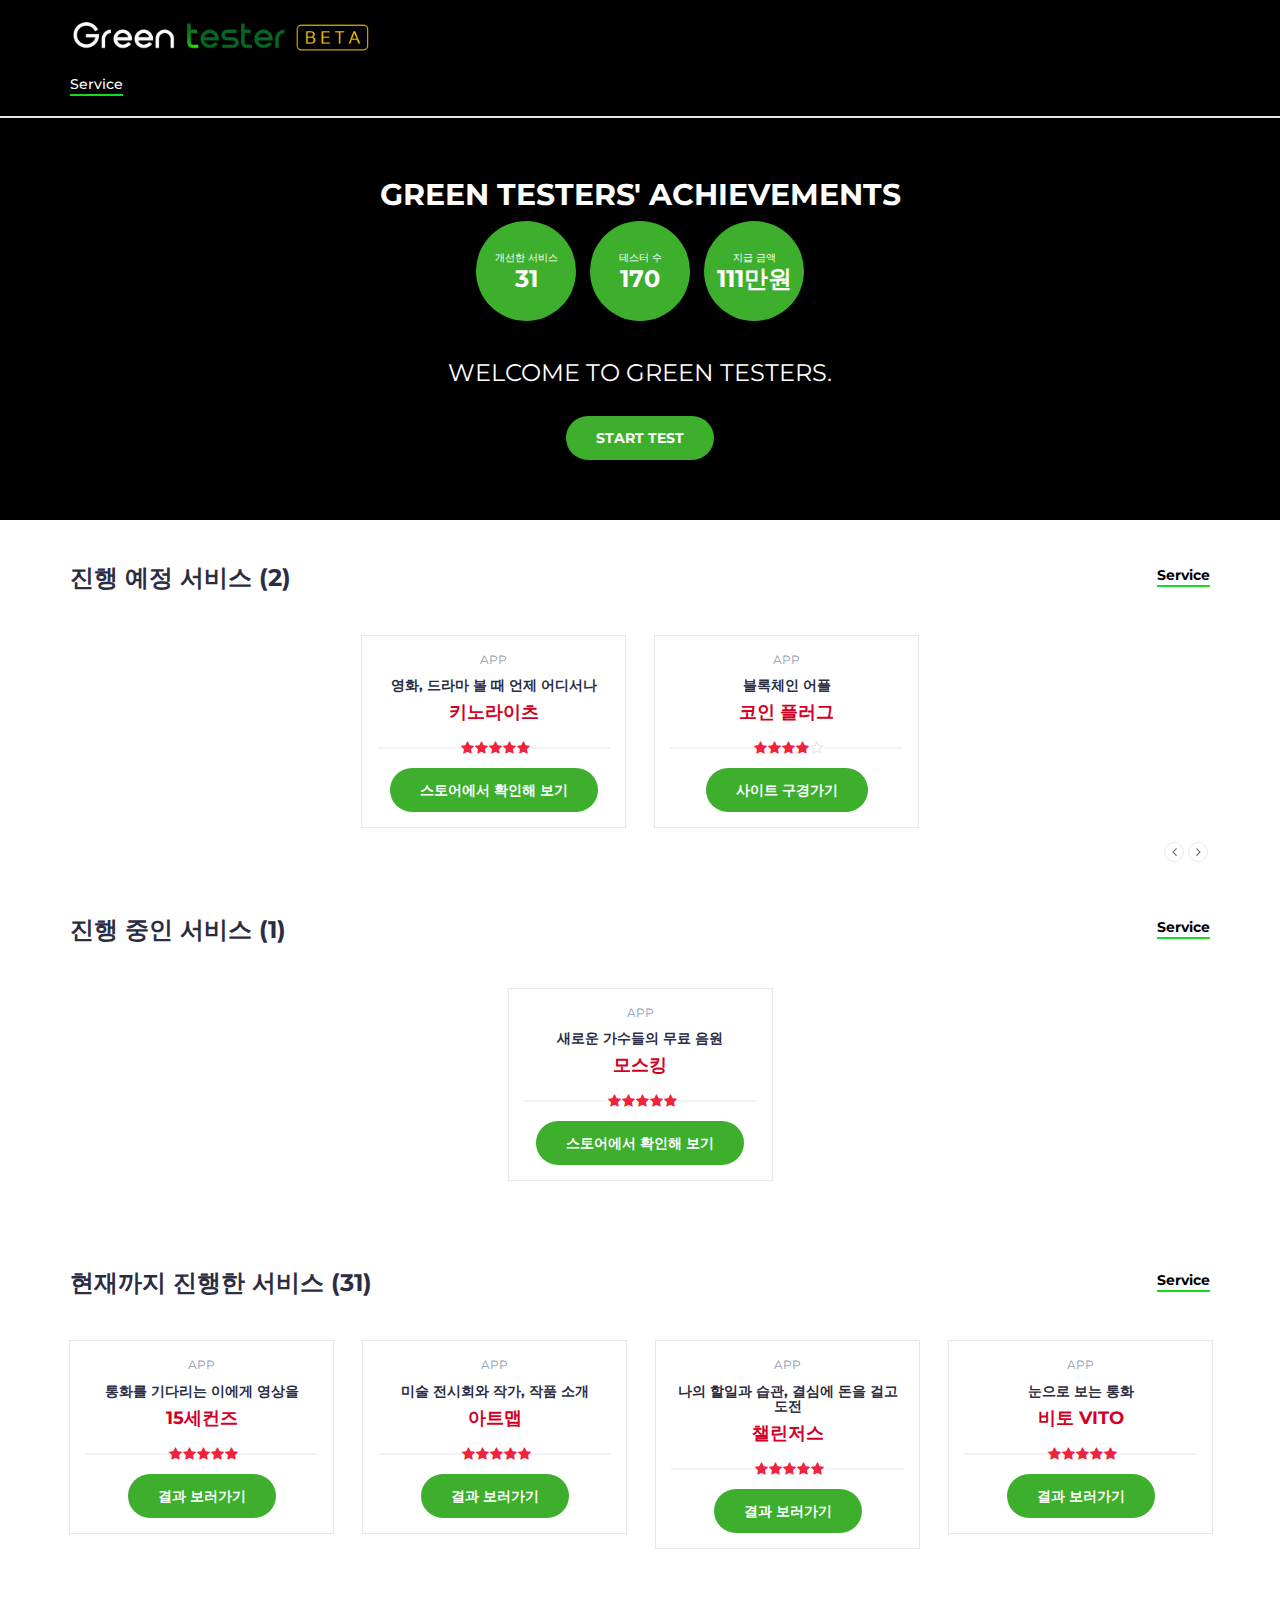
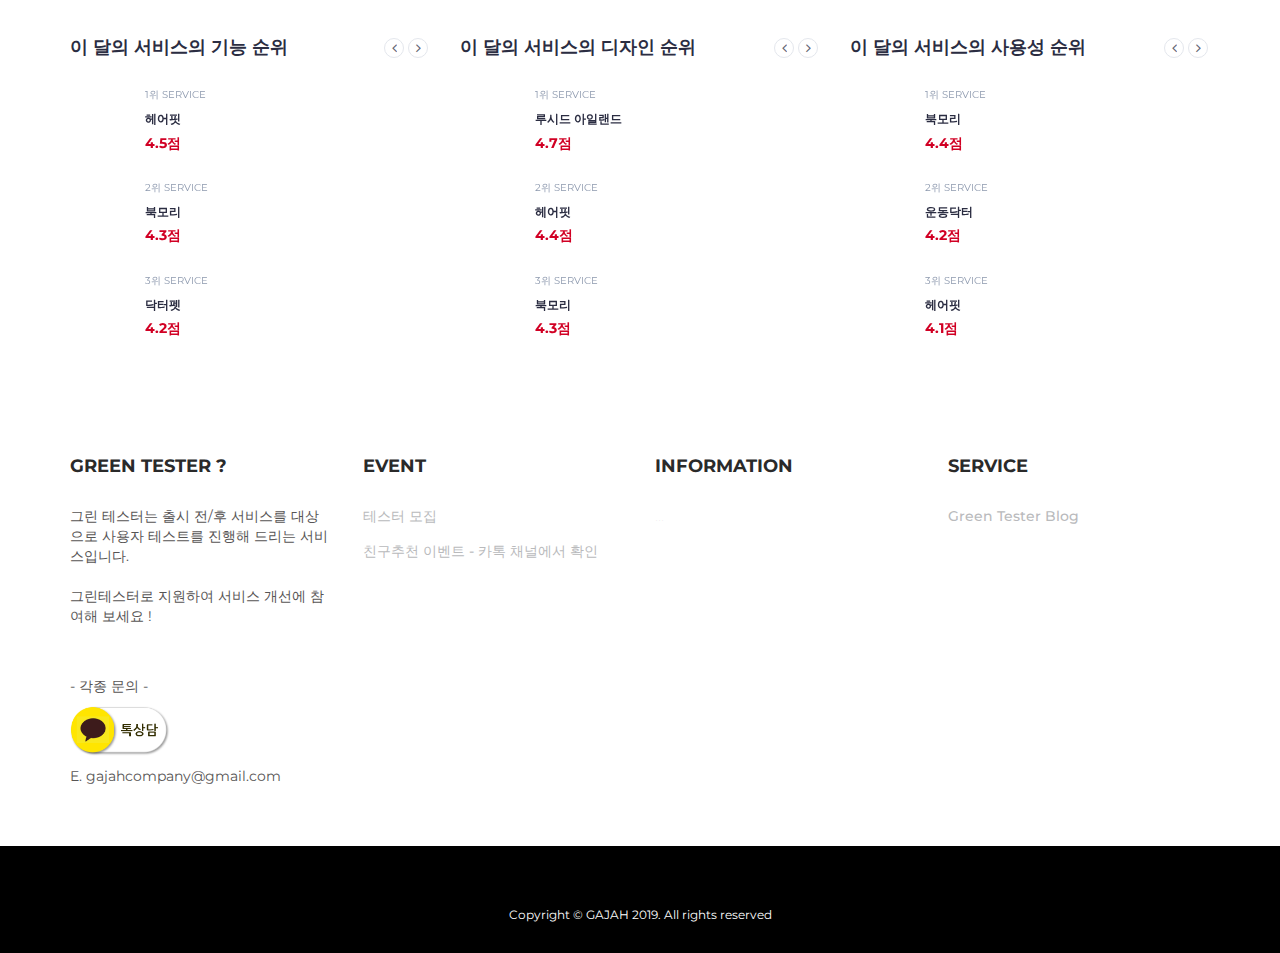
==== commit 1d5b784f: "Update index.html" ====
--- a/index.html
+++ b/index.html
@@ -25,7 +25,7 @@
 		<link rel="stylesheet" href="css/font-awesome.min.css">
 
 		<!-- Custom stlylesheet -->
-		<link type="text/css" rel="stylesheet" href="css/style.css"/>
+		<link type="text/css" rel="stylesheet" href="css/style2.css"/>
 
 		<!-- HTML5 shim and Respond.js for IE8 support of HTML5 elements and media queries -->
 		<!-- WARNING: Respond.js doesn't work if you view the page via file:// -->
@@ -50,7 +50,7 @@
 						<div class="col-md-3">
 							<div class="header-logo">
 								<a href="#" class="logo">
-									<img src="./img/logo.png" width="200"  alt="">
+									<img src="./img/logo.png" width="300"  alt="">
 								</a>
 							</div>
 						</div>
@@ -72,11 +72,12 @@
 					<!-- responsive-nav -->
 					<div id="responsive-nav">
 						<!-- NAV -->
-						<ul class="main-nav nav navbar-nav">
-							<li class="active"><a href="index.html">Service</a></li>
+						<ul class="main-nav nav navbar-nav" style="color:white">
+							<li class="active" style="color: #3daf2c"><a href="index.html">Service</a></li>
+							<!-- 
 							<li><a href="bluemarket.html">Blue market</a></li>
 							<li><a href="add.html">Add</a></li>
-	
+							-->
 						</ul>
 						<!-- /NAV -->
 					</div>
@@ -94,30 +95,31 @@
 			<div class="row">
 				<div class="col-md-12">
 					<div class="hot-deal">
+							<h2 class="text-uppercase" style="color:white">Green testers' achievements</h2>
 						<ul class="hot-deal-countdown">
 							<li>
 								<div>
-									<span>함께한 서비스</span>
-									<h3>20</h3>
+									<span>개선한 서비스</span>
+									<h3>31</h3>
 								</div>
 							</li>
 							<li>
 								<div>
 									<span>테스터 수</span>
-									<h3>80</h3>
+									<h3>170</h3>
 								</div>
 							</li>
 							<li>
 								<div>
-									<span>테스터 지급 금액</span>
-									<h3>100만원</h3>
+									<span>지급 금액</span>
+									<h3>111만원</h3>
 								</div>
 							</li>
 
 						</ul>
-						<h2 class="text-uppercase">함께만드는 서비스</h2>
-						<p>New Collection Up to 50% OFF</p>
-						<a class="primary-btn cta-btn" href="#app">Shop now</a>
+						
+						<p style="color:white">Welcome to Green Testers.</p>
+						<a class="primary-btn cta-btn" href="#app" style="color:white">Start Test</a>
 					</div>
 				</div>
 			</div>
@@ -143,13 +145,17 @@
 					<!-- section title -->
 					<div class="col-md-12">
 						<div class="section-title">
-							<h3 class="title">새로운 서비스</h3>
+							<h3 class="title">진행 예정 서비스 (2)</h3>
 							<div class="section-nav">
 								<ul class="section-tab-nav tab-nav">
-									<li class="active"><a data-toggle="tab" href="#tab1">App</a></li>
+									<li class="active"><a data-toggle="tab" href="#tab1">Service</a></li>
+									<!--
 									<li><a data-toggle="tab" href="#tab1">Web</a></li>
 									<li><a data-toggle="tab" href="#tab1">Program</a></li>
 									<li><a data-toggle="tab" href="#tab1">Game</a></li>
+
+									-->
+									
 								</ul>
 							</div>
 						</div>
@@ -157,164 +163,87 @@
 					<!-- /section title -->
 
 					<!-- Products tab & slick -->
-					<div class="col-md-12">
-						<div class="row">
-							<div class="products-tabs">
-								<!-- tab -->
-								<div id="tab1" class="tab-pane active">
-									<div class="products-slick" data-nav="#slick-nav-1">
-										<!-- product -->
-										<div class="product">
-											<div class="product-img">
-												<img src="./img/product01.png" alt="">
-												<div class="product-label">
-													<span class="sale">-30%</span>
-													<span class="new">NEW</span>
-												</div>
-											</div>
-											<div class="product-body">
-												<p class="product-category">Category</p>
-												<h3 class="product-name"><a href="#">product name goes here</a></h3>
-												<h4 class="product-price">$980.00 <del class="product-old-price">$990.00</del></h4>
-												<div class="product-rating">
-													<i class="fa fa-star"></i>
-													<i class="fa fa-star"></i>
-													<i class="fa fa-star"></i>
-													<i class="fa fa-star"></i>
-													<i class="fa fa-star"></i>
-												</div>
-												<div class="product-btns">
-													<button class="add-to-wishlist"><i class="fa fa-heart-o"></i><span class="tooltipp">add to wishlist</span></button>
-													<button class="add-to-compare"><i class="fa fa-exchange"></i><span class="tooltipp">add to compare</span></button>
-													<button class="quick-view"><i class="fa fa-eye"></i><span class="tooltipp">quick view</span></button>
-												</div>
-											</div>
-											<div class="add-to-cart">
-												<button class="add-to-cart-btn"><i class="fa fa-shopping-cart"></i> add to cart</button>
-											</div>
-										</div>
-										<!-- /product -->
-
-										<!-- product -->
-										<div class="product">
-											<div class="product-img">
-												<img src="./img/product02.png" alt="">
-												<div class="product-label">
-													<span class="new">NEW</span>
-												</div>
-											</div>
-											<div class="product-body">
-												<p class="product-category">Category</p>
-												<h3 class="product-name"><a href="#">product name goes here</a></h3>
-												<h4 class="product-price">$980.00 <del class="product-old-price">$990.00</del></h4>
-												<div class="product-rating">
-													<i class="fa fa-star"></i>
-													<i class="fa fa-star"></i>
-													<i class="fa fa-star"></i>
-													<i class="fa fa-star"></i>
-													<i class="fa fa-star-o"></i>
-												</div>
-												<div class="product-btns">
-													<button class="add-to-wishlist"><i class="fa fa-heart-o"></i><span class="tooltipp">add to wishlist</span></button>
-													<button class="add-to-compare"><i class="fa fa-exchange"></i><span class="tooltipp">add to compare</span></button>
-													<button class="quick-view"><i class="fa fa-eye"></i><span class="tooltipp">quick view</span></button>
-												</div>
-											</div>
-											<div class="add-to-cart">
-												<button class="add-to-cart-btn"><i class="fa fa-shopping-cart"></i> add to cart</button>
-											</div>
-										</div>
-										<!-- /product -->
-
-										<!-- product -->
-										<div class="product">
-											<div class="product-img">
-												<img src="./img/product03.png" alt="">
-												<div class="product-label">
-													<span class="sale">-30%</span>
-												</div>
-											</div>
-											<div class="product-body">
-												<p class="product-category">Category</p>
-												<h3 class="product-name"><a href="#">product name goes here</a></h3>
-												<h4 class="product-price">$980.00 <del class="product-old-price">$990.00</del></h4>
-												<div class="product-rating">
-												</div>
-												<div class="product-btns">
-													<button class="add-to-wishlist"><i class="fa fa-heart-o"></i><span class="tooltipp">add to wishlist</span></button>
-													<button class="add-to-compare"><i class="fa fa-exchange"></i><span class="tooltipp">add to compare</span></button>
-													<button class="quick-view"><i class="fa fa-eye"></i><span class="tooltipp">quick view</span></button>
-												</div>
-											</div>
-											<div class="add-to-cart">
-												<button class="add-to-cart-btn"><i class="fa fa-shopping-cart"></i> add to cart</button>
-											</div>
-										</div>
-										<!-- /product -->
-
-										<!-- product -->
-										<div class="product">
-											<div class="product-img">
-												<img src="./img/product04.png" alt="">
-											</div>
-											<div class="product-body">
-												<p class="product-category">Category</p>
-												<h3 class="product-name"><a href="#">product name goes here</a></h3>
-												<h4 class="product-price">$980.00 <del class="product-old-price">$990.00</del></h4>
-												<div class="product-rating">
-													<i class="fa fa-star"></i>
-													<i class="fa fa-star"></i>
-													<i class="fa fa-star"></i>
-													<i class="fa fa-star"></i>
-													<i class="fa fa-star"></i>
-												</div>
-												<div class="product-btns">
-													<button class="add-to-wishlist"><i class="fa fa-heart-o"></i><span class="tooltipp">add to wishlist</span></button>
-													<button class="add-to-compare"><i class="fa fa-exchange"></i><span class="tooltipp">add to compare</span></button>
-													<button class="quick-view"><i class="fa fa-eye"></i><span class="tooltipp">quick view</span></button>
-												</div>
-											</div>
-											<div class="add-to-cart">
-												<button class="add-to-cart-btn"><i class="fa fa-shopping-cart"></i> add to cart</button>
-											</div>
-										</div>
-										<!-- /product -->
-
-										<!-- product -->
-										<div class="product">
-											<div class="product-img">
-												<img src="./img/product05.png" alt="">
-											</div>
-											<div class="product-body">
-												<p class="product-category">Category</p>
-												<h3 class="product-name"><a href="#">product name goes here</a></h3>
-												<h4 class="product-price">$980.00 <del class="product-old-price">$990.00</del></h4>
-												<div class="product-rating">
-													<i class="fa fa-star"></i>
-													<i class="fa fa-star"></i>
-													<i class="fa fa-star"></i>
-													<i class="fa fa-star"></i>
-													<i class="fa fa-star"></i>
-												</div>
-												<div class="product-btns">
-													<button class="add-to-wishlist"><i class="fa fa-heart-o"></i><span class="tooltipp">add to wishlist</span></button>
-													<button class="add-to-compare"><i class="fa fa-exchange"></i><span class="tooltipp">add to compare</span></button>
-													<button class="quick-view"><i class="fa fa-eye"></i><span class="tooltipp">quick view</span></button>
-												</div>
-											</div>
-											<div class="add-to-cart">
-												<button class="add-to-cart-btn"><i class="fa fa-shopping-cart"></i> add to cart</button>
-											</div>
-										</div>
-										<!-- /product -->
-									</div>
-									<div id="slick-nav-1" class="products-slick-nav"></div>
-								</div>
-								<!-- /tab -->
-							</div>
-						</div>
-					</div>
-					<!-- Products tab & slick -->
+						<div class="col-md-12">
+							<div class="row">
+								<div class="products-tabs">
+									<!-- tab -->
+									<div id="tab1" class="tab-pane active">
+										<div class="products-slick" data-nav="#slick-nav-1">
+											<!-- product -->
+											<div class="product">
+												<div class="product-img">
+													<img src="./img/new/kino.png" alt="">
+													<div class="product-label">
+														<span class="new">NEW</span>
+													</div>
+												</div>
+												<div class="product-body">
+													<p class="product-category">APP</p>
+													<h3 class="product-name">영화, 드라마 볼 때 언제 어디서나</h3>
+													<h4 class="product-price">키노라이츠</h4>
+													<div class="product-rating">
+														<i class="fa fa-star"></i>
+														<i class="fa fa-star"></i>
+														<i class="fa fa-star"></i>
+														<i class="fa fa-star"></i>
+														<i class="fa fa-star"></i>
+													</div>
+													<div class="product-btns">
+															<a class="btn primary-btn js-scroll-trigger" href="https://play.google.com/store/apps/details?id=com.kinolights.kinolights" target="_blank">스토어에서 확인해 보기</a>
+															<!--
+														<button class="add-to-wishlist"><i class="fa fa-heart-o"></i><span class="tooltipp">add to wishlist</span></button>
+														<button class="add-to-compare"><i class="fa fa-exchange"></i><span class="tooltipp">add to compare</span></button>
+														<button class="quick-view"><i class="fa fa-eye"></i><span class="tooltipp">quick view</span></button>
+															-->
+													</div>
+												</div>
+												
+											</div>
+											<!-- /product -->
+	
+											<!-- product -->
+											<div class="product">
+												<div class="product-img">
+													<img src="./img/new/coinplug.png" alt="">
+													<div class="product-label">
+														<span class="sale">-30%</span>
+														<span class="new">NEW</span>
+													</div>
+												</div>
+												<div class="product-body">
+													<p class="product-category">APP</p>
+													<h3 class="product-name">블록체인 어플</h3>
+													<h4 class="product-price">코인 플러그</h4>
+													<div class="product-rating">
+														<i class="fa fa-star"></i>
+														<i class="fa fa-star"></i>
+														<i class="fa fa-star"></i>
+														<i class="fa fa-star"></i>
+														<i class="fa fa-star-o"></i>
+													</div>
+													<div class="product-btns">
+															<a class="btn primary-btn js-scroll-trigger" href="https://coinplug.com/kr" target="_blank">사이트 구경가기</a>
+															<!--
+														<button class="add-to-wishlist"><i class="fa fa-heart-o"></i><span class="tooltipp">add to wishlist</span></button>
+														<button class="add-to-compare"><i class="fa fa-exchange"></i><span class="tooltipp">add to compare</span></button>
+														<button class="quick-view"><i class="fa fa-eye"></i><span class="tooltipp">quick view</span></button>
+															-->
+													</div>
+												</div>
+	
+											</div>
+											<!-- /product -->
+	
+											
+										</div>
+
+										<div id="slick-nav-1" class="products-slick-nav"></div>
+									</div>
+									<!-- /tab -->
+								</div>
+							</div>
+						</div>
+						<!-- Products tab & slick -->
 				</div>
 				<!-- /row -->
 			</div>
@@ -334,178 +263,71 @@
 					<!-- section title -->
 					<div class="col-md-12">
 						<div class="section-title">
-							<h3 class="title">진행 중인 서비스</h3>
+							<h3 class="title">진행 중인 서비스 (1) </h3>
 							<div class="section-nav">
 								<ul class="section-tab-nav tab-nav">
-									<li class="active"><a data-toggle="tab" href="#tab2">App</a></li>
-									<li><a data-toggle="tab" href="#tab2">Web</a></li>
-									<li><a data-toggle="tab" href="#tab2">Program</a></li>
-									<li><a data-toggle="tab" href="#tab2">Game</a></li>
+									<li class="active" style="color: #3daf2c"><a href="index.html">Service</a></li>
+							<!-- 
+							<li><a href="bluemarket.html">Blue market</a></li>
+							<li><a href="add.html">Add</a></li>
+							-->
 								</ul>
 							</div>
 						</div>
 					</div>
 					<!-- /section title -->
 
-					<!-- Products tab & slick -->
-					<div class="col-md-12">
-						<div class="row">
-							<div class="products-tabs">
-								<!-- tab -->
-								<div id="tab2" class="tab-pane fade in active">
-									<div class="products-slick" data-nav="#slick-nav-2">
-										<!-- product -->
-										<div class="product">
-											<div class="product-img">
-												<img src="./img/product06.png" alt="">
-												<div class="product-label">
-													<span class="sale">-30%</span>
-													<span class="new">NEW</span>
-												</div>
-											</div>
-											<div class="product-body">
-												<p class="product-category">Category</p>
-												<h3 class="product-name"><a href="#">product name goes here</a></h3>
-												<h4 class="product-price">$980.00 <del class="product-old-price">$990.00</del></h4>
-												<div class="product-rating">
-													<i class="fa fa-star"></i>
-													<i class="fa fa-star"></i>
-													<i class="fa fa-star"></i>
-													<i class="fa fa-star"></i>
-													<i class="fa fa-star"></i>
-												</div>
-												<div class="product-btns">
-													<button class="add-to-wishlist"><i class="fa fa-heart-o"></i><span class="tooltipp">add to wishlist</span></button>
-													<button class="add-to-compare"><i class="fa fa-exchange"></i><span class="tooltipp">add to compare</span></button>
-													<button class="quick-view"><i class="fa fa-eye"></i><span class="tooltipp">quick view</span></button>
-												</div>
-											</div>
-											<div class="add-to-cart">
-												<button class="add-to-cart-btn"><i class="fa fa-shopping-cart"></i> add to cart</button>
-											</div>
-										</div>
-										<!-- /product -->
-
-										<!-- product -->
-										<div class="product">
-											<div class="product-img">
-												<img src="./img/product07.png" alt="">
-												<div class="product-label">
-													<span class="new">NEW</span>
-												</div>
-											</div>
-											<div class="product-body">
-												<p class="product-category">Category</p>
-												<h3 class="product-name"><a href="#">product name goes here</a></h3>
-												<h4 class="product-price">$980.00 <del class="product-old-price">$990.00</del></h4>
-												<div class="product-rating">
-													<i class="fa fa-star"></i>
-													<i class="fa fa-star"></i>
-													<i class="fa fa-star"></i>
-													<i class="fa fa-star"></i>
-													<i class="fa fa-star-o"></i>
-												</div>
-												<div class="product-btns">
-													<button class="add-to-wishlist"><i class="fa fa-heart-o"></i><span class="tooltipp">add to wishlist</span></button>
-													<button class="add-to-compare"><i class="fa fa-exchange"></i><span class="tooltipp">add to compare</span></button>
-													<button class="quick-view"><i class="fa fa-eye"></i><span class="tooltipp">quick view</span></button>
-												</div>
-											</div>
-											<div class="add-to-cart">
-												<button class="add-to-cart-btn"><i class="fa fa-shopping-cart"></i> add to cart</button>
-											</div>
-										</div>
-										<!-- /product -->
-
-										<!-- product -->
-										<div class="product">
-											<div class="product-img">
-												<img src="./img/product08.png" alt="">
-												<div class="product-label">
-													<span class="sale">-30%</span>
-												</div>
-											</div>
-											<div class="product-body">
-												<p class="product-category">Category</p>
-												<h3 class="product-name"><a href="#">product name goes here</a></h3>
-												<h4 class="product-price">$980.00 <del class="product-old-price">$990.00</del></h4>
-												<div class="product-rating">
-												</div>
-												<div class="product-btns">
-													<button class="add-to-wishlist"><i class="fa fa-heart-o"></i><span class="tooltipp">add to wishlist</span></button>
-													<button class="add-to-compare"><i class="fa fa-exchange"></i><span class="tooltipp">add to compare</span></button>
-													<button class="quick-view"><i class="fa fa-eye"></i><span class="tooltipp">quick view</span></button>
-												</div>
-											</div>
-											<div class="add-to-cart">
-												<button class="add-to-cart-btn"><i class="fa fa-shopping-cart"></i> add to cart</button>
-											</div>
-										</div>
-										<!-- /product -->
-
-										<!-- product -->
-										<div class="product">
-											<div class="product-img">
-												<img src="./img/product09.png" alt="">
-											</div>
-											<div class="product-body">
-												<p class="product-category">Category</p>
-												<h3 class="product-name"><a href="#">product name goes here</a></h3>
-												<h4 class="product-price">$980.00 <del class="product-old-price">$990.00</del></h4>
-												<div class="product-rating">
-													<i class="fa fa-star"></i>
-													<i class="fa fa-star"></i>
-													<i class="fa fa-star"></i>
-													<i class="fa fa-star"></i>
-													<i class="fa fa-star"></i>
-												</div>
-												<div class="product-btns">
-													<button class="add-to-wishlist"><i class="fa fa-heart-o"></i><span class="tooltipp">add to wishlist</span></button>
-													<button class="add-to-compare"><i class="fa fa-exchange"></i><span class="tooltipp">add to compare</span></button>
-													<button class="quick-view"><i class="fa fa-eye"></i><span class="tooltipp">quick view</span></button>
-												</div>
-											</div>
-											<div class="add-to-cart">
-												<button class="add-to-cart-btn"><i class="fa fa-shopping-cart"></i> add to cart</button>
-											</div>
-										</div>
-										<!-- /product -->
-
-										<!-- product -->
-										<div class="product">
-											<div class="product-img">
-												<img src="./img/product01.png" alt="">
-											</div>
-											<div class="product-body">
-												<p class="product-category">Category</p>
-												<h3 class="product-name"><a href="#">product name goes here</a></h3>
-												<h4 class="product-price">$980.00 <del class="product-old-price">$990.00</del></h4>
-												<div class="product-rating">
-													<i class="fa fa-star"></i>
-													<i class="fa fa-star"></i>
-													<i class="fa fa-star"></i>
-													<i class="fa fa-star"></i>
-													<i class="fa fa-star"></i>
-												</div>
-												<div class="product-btns">
-													<button class="add-to-wishlist"><i class="fa fa-heart-o"></i><span class="tooltipp">add to wishlist</span></button>
-													<button class="add-to-compare"><i class="fa fa-exchange"></i><span class="tooltipp">add to compare</span></button>
-													<button class="quick-view"><i class="fa fa-eye"></i><span class="tooltipp">quick view</span></button>
-												</div>
-											</div>
-											<div class="add-to-cart">
-												<button class="add-to-cart-btn"><i class="fa fa-shopping-cart"></i> add to cart</button>
-											</div>
-										</div>
-										<!-- /product -->
-									</div>
-									<div id="slick-nav-2" class="products-slick-nav"></div>
-								</div>
-								<!-- /tab -->
-							</div>
+				<!-- Products tab & slick -->
+				<div class="col-md-12">
+					<div class="row">
+						<div class="products-tabs">
+							<!-- tab -->
+							<div id="tab1" class="tab-pane active">
+								<div class="products-slick" data-nav="#slick-nav-1">
+									<!-- product -->
+									<div class="product">
+										<div class="product-img">
+											<img src="./img/ing/mosking.png" alt="">
+											<div class="product-label">
+												
+												<span class="new">NEW</span>
+											</div>
+										</div>
+										<div class="product-body">
+											<p class="product-category">APP</p>
+											<h3 class="product-name">새로운 가수들의 무료 음원</h3>
+											<h4 class="product-price">모스킹</h4>
+											<div class="product-rating">
+												<i class="fa fa-star"></i>
+												<i class="fa fa-star"></i>
+												<i class="fa fa-star"></i>
+												<i class="fa fa-star"></i>
+												<i class="fa fa-star"></i>
+											</div>
+											<div class="product-btns">
+													<a class="btn primary-btn js-scroll-trigger" href="product.html" target="_blank">스토어에서 확인해 보기</a>
+													<!--
+												<button class="add-to-wishlist"><i class="fa fa-heart-o"></i><span class="tooltipp">add to wishlist</span></button>
+												<button class="add-to-compare"><i class="fa fa-exchange"></i><span class="tooltipp">add to compare</span></button>
+												<button class="quick-view"><i class="fa fa-eye"></i><span class="tooltipp">quick view</span></button>
+													-->
+											</div>
+										</div>
+										
+									</div>
+									<!-- /product -->
+
+									<!-- product -->
+									
+									<!-- /product -->
+								</div>
+								<div id="slick-nav-1" class="products-slick-nav"></div>
+							</div>
+							<!-- /tab -->
 						</div>
 					</div>
-					<!-- /Products tab & slick -->
+				</div>
+				<!-- Products tab & slick -->
 				</div>
 				<!-- /row -->
 			</div>
@@ -523,13 +345,16 @@
 				<!-- section title -->
 				<div class="col-md-12">
 					<div class="section-title">
-						<h3 class="title">현재까지 진행한 서비스</h3>
+						<h3 class="title">현재까지 진행한 서비스 (31) </h3>
 						<div class="section-nav">
 							<ul class="section-tab-nav tab-nav">
-								<li class="active"><a data-toggle="tab" href="#tab2">App</a></li>
-								<li><a data-toggle="tab" href="#tab2">Web</a></li>
-								<li><a data-toggle="tab" href="#tab2">Program</a></li>
-								<li><a data-toggle="tab" href="#tab2">Game</a></li>
+									<li class="active"><a data-toggle="tab" href="#tab1">Service</a></li>
+									<!--
+									<li><a data-toggle="tab" href="#tab1">Web</a></li>
+									<li><a data-toggle="tab" href="#tab1">Program</a></li>
+									<li><a data-toggle="tab" href="#tab1">Game</a></li>
+
+									-->
 							</ul>
 						</div>
 					</div>
@@ -541,21 +366,17 @@
 					<div class="row">
 						<div class="products-tabs">
 							<!-- tab -->
-							<div id="tab2" class="tab-pane fade in active">
-								<div class="products-slick" data-nav="#slick-nav-2">
+							<div id="tab1" class="tab-pane active">
+								<div class="products-slick" data-nav="#slick-nav-1">
 									<!-- product -->
 									<div class="product">
 										<div class="product-img">
-											<img src="./img/product06.png" alt="">
-											<div class="product-label">
-												<span class="sale">-30%</span>
-												<span class="new">NEW</span>
-											</div>
+											<img src="./img/past/15secon.png" alt="">
 										</div>
 										<div class="product-body">
-											<p class="product-category">Category</p>
-											<h3 class="product-name"><a href="#">product name goes here</a></h3>
-											<h4 class="product-price">$980.00 <del class="product-old-price">$990.00</del></h4>
+											<p class="product-category">APP</p>
+											<h3 class="product-name">통화를 기다리는 이에게 영상을</h3>
+											<h4 class="product-price">15세컨즈</h4>
 											<div class="product-rating">
 												<i class="fa fa-star"></i>
 												<i class="fa fa-star"></i>
@@ -564,137 +385,446 @@
 												<i class="fa fa-star"></i>
 											</div>
 											<div class="product-btns">
+													<a class="btn primary-btn js-scroll-trigger" href="https://blog.naver.com/gajahcompany/222025247109" target="_blank">결과 보러가기</a>
+													<!--
 												<button class="add-to-wishlist"><i class="fa fa-heart-o"></i><span class="tooltipp">add to wishlist</span></button>
 												<button class="add-to-compare"><i class="fa fa-exchange"></i><span class="tooltipp">add to compare</span></button>
 												<button class="quick-view"><i class="fa fa-eye"></i><span class="tooltipp">quick view</span></button>
-											</div>
-										</div>
-										<div class="add-to-cart">
-											<button class="add-to-cart-btn"><i class="fa fa-shopping-cart"></i> add to cart</button>
-										</div>
+													-->
+											</div>
+										</div>
+										
 									</div>
 									<!-- /product -->
 
 									<!-- product -->
 									<div class="product">
-										<div class="product-img">
-											<img src="./img/product07.png" alt="">
-											<div class="product-label">
-												<span class="new">NEW</span>
-											</div>
-										</div>
-										<div class="product-body">
-											<p class="product-category">Category</p>
-											<h3 class="product-name"><a href="#">product name goes here</a></h3>
-											<h4 class="product-price">$980.00 <del class="product-old-price">$990.00</del></h4>
-											<div class="product-rating">
-												<i class="fa fa-star"></i>
-												<i class="fa fa-star"></i>
-												<i class="fa fa-star"></i>
-												<i class="fa fa-star"></i>
-												<i class="fa fa-star-o"></i>
-											</div>
-											<div class="product-btns">
-												<button class="add-to-wishlist"><i class="fa fa-heart-o"></i><span class="tooltipp">add to wishlist</span></button>
-												<button class="add-to-compare"><i class="fa fa-exchange"></i><span class="tooltipp">add to compare</span></button>
-												<button class="quick-view"><i class="fa fa-eye"></i><span class="tooltipp">quick view</span></button>
-											</div>
-										</div>
-										<div class="add-to-cart">
-											<button class="add-to-cart-btn"><i class="fa fa-shopping-cart"></i> add to cart</button>
-										</div>
-									</div>
-									<!-- /product -->
-
-									<!-- product -->
-									<div class="product">
-										<div class="product-img">
-											<img src="./img/product08.png" alt="">
-											<div class="product-label">
-												<span class="sale">-30%</span>
-											</div>
-										</div>
-										<div class="product-body">
-											<p class="product-category">Category</p>
-											<h3 class="product-name"><a href="#">product name goes here</a></h3>
-											<h4 class="product-price">$980.00 <del class="product-old-price">$990.00</del></h4>
-											<div class="product-rating">
-											</div>
-											<div class="product-btns">
-												<button class="add-to-wishlist"><i class="fa fa-heart-o"></i><span class="tooltipp">add to wishlist</span></button>
-												<button class="add-to-compare"><i class="fa fa-exchange"></i><span class="tooltipp">add to compare</span></button>
-												<button class="quick-view"><i class="fa fa-eye"></i><span class="tooltipp">quick view</span></button>
-											</div>
-										</div>
-										<div class="add-to-cart">
-											<button class="add-to-cart-btn"><i class="fa fa-shopping-cart"></i> add to cart</button>
-										</div>
-									</div>
-									<!-- /product -->
-
-									<!-- product -->
-									<div class="product">
-										<div class="product-img">
-											<img src="./img/product09.png" alt="">
-										</div>
-										<div class="product-body">
-											<p class="product-category">Category</p>
-											<h3 class="product-name"><a href="#">product name goes here</a></h3>
-											<h4 class="product-price">$980.00 <del class="product-old-price">$990.00</del></h4>
-											<div class="product-rating">
-												<i class="fa fa-star"></i>
-												<i class="fa fa-star"></i>
-												<i class="fa fa-star"></i>
-												<i class="fa fa-star"></i>
-												<i class="fa fa-star"></i>
-											</div>
-											<div class="product-btns">
-												<button class="add-to-wishlist"><i class="fa fa-heart-o"></i><span class="tooltipp">add to wishlist</span></button>
-												<button class="add-to-compare"><i class="fa fa-exchange"></i><span class="tooltipp">add to compare</span></button>
-												<button class="quick-view"><i class="fa fa-eye"></i><span class="tooltipp">quick view</span></button>
-											</div>
-										</div>
-										<div class="add-to-cart">
-											<button class="add-to-cart-btn"><i class="fa fa-shopping-cart"></i> add to cart</button>
-										</div>
-									</div>
-									<!-- /product -->
-
-									<!-- product -->
-									<div class="product">
-										<div class="product-img">
-											<img src="./img/product01.png" alt="">
-										</div>
-										<div class="product-body">
-											<p class="product-category">Category</p>
-											<h3 class="product-name"><a href="#">product name goes here</a></h3>
-											<h4 class="product-price">$980.00 <del class="product-old-price">$990.00</del></h4>
-											<div class="product-rating">
-												<i class="fa fa-star"></i>
-												<i class="fa fa-star"></i>
-												<i class="fa fa-star"></i>
-												<i class="fa fa-star"></i>
-												<i class="fa fa-star"></i>
-											</div>
-											<div class="product-btns">
-												<button class="add-to-wishlist"><i class="fa fa-heart-o"></i><span class="tooltipp">add to wishlist</span></button>
-												<button class="add-to-compare"><i class="fa fa-exchange"></i><span class="tooltipp">add to compare</span></button>
-												<button class="quick-view"><i class="fa fa-eye"></i><span class="tooltipp">quick view</span></button>
-											</div>
-										</div>
-										<div class="add-to-cart">
-											<button class="add-to-cart-btn"><i class="fa fa-shopping-cart"></i> add to cart</button>
-										</div>
-									</div>
-									<!-- /product -->
-								</div>
-								<div id="slick-nav-2" class="products-slick-nav"></div>
+											<div class="product-img">
+												<img src="./img/past/artmap.png" alt="">
+											</div>
+											<div class="product-body">
+												<p class="product-category">APP</p>
+												<h3 class="product-name">미술 전시회와 작가, 작품 소개</h3>
+												<h4 class="product-price">아트맵</h4>
+												<div class="product-rating">
+													<i class="fa fa-star"></i>
+													<i class="fa fa-star"></i>
+													<i class="fa fa-star"></i>
+													<i class="fa fa-star"></i>
+													<i class="fa fa-star"></i>
+												</div>
+												<div class="product-btns">
+														<a class="btn primary-btn js-scroll-trigger" href="https://blog.naver.com/gajahcompany/221982504153" target="_blank">결과 보러가기</a>
+														<!--
+													<button class="add-to-wishlist"><i class="fa fa-heart-o"></i><span class="tooltipp">add to wishlist</span></button>
+													<button class="add-to-compare"><i class="fa fa-exchange"></i><span class="tooltipp">add to compare</span></button>
+													<button class="quick-view"><i class="fa fa-eye"></i><span class="tooltipp">quick view</span></button>
+														-->
+												</div>
+											</div>
+											
+										</div>
+										<!-- /product -->
+										<!-- product -->
+									<div class="product">
+											<div class="product-img">
+												<img src="./img/past/challengers.png" alt="">
+											</div>
+											<div class="product-body">
+												<p class="product-category">APP</p>
+												<h3 class="product-name">나의 할일과 습관, 결심에 돈을 걸고 도전</h3>
+												<h4 class="product-price">챌린저스</h4>
+												<div class="product-rating">
+													<i class="fa fa-star"></i>
+													<i class="fa fa-star"></i>
+													<i class="fa fa-star"></i>
+													<i class="fa fa-star"></i>
+													<i class="fa fa-star"></i>
+												</div>
+												<div class="product-btns">
+														<a class="btn primary-btn js-scroll-trigger" href="https://blog.naver.com/gajahcompany/221978035150" target="_blank">결과 보러가기</a>
+														<!--
+													<button class="add-to-wishlist"><i class="fa fa-heart-o"></i><span class="tooltipp">add to wishlist</span></button>
+													<button class="add-to-compare"><i class="fa fa-exchange"></i><span class="tooltipp">add to compare</span></button>
+													<button class="quick-view"><i class="fa fa-eye"></i><span class="tooltipp">quick view</span></button>
+														-->
+												</div>
+											</div>
+											
+										</div>
+										<!-- /product -->
+										<!-- product -->
+									<div class="product">
+											<div class="product-img">
+												<img src="./img/past/VITO.png" alt="">
+											</div>
+											<div class="product-body">
+												<p class="product-category">APP</p>
+												<h3 class="product-name">눈으로 보는 통화</h3>
+												<h4 class="product-price">비토 VITO</h4>
+												<div class="product-rating">
+													<i class="fa fa-star"></i>
+													<i class="fa fa-star"></i>
+													<i class="fa fa-star"></i>
+													<i class="fa fa-star"></i>
+													<i class="fa fa-star"></i>
+												</div>
+												<div class="product-btns">
+														<a class="btn primary-btn js-scroll-trigger" href="https://blog.naver.com/gajahcompany" target="_blank">결과 보러가기</a>
+														<!--
+													<button class="add-to-wishlist"><i class="fa fa-heart-o"></i><span class="tooltipp">add to wishlist</span></button>
+													<button class="add-to-compare"><i class="fa fa-exchange"></i><span class="tooltipp">add to compare</span></button>
+													<button class="quick-view"><i class="fa fa-eye"></i><span class="tooltipp">quick view</span></button>
+														-->
+												</div>
+											</div>
+											
+										</div>
+										<!-- /product -->
+										<!-- product -->
+									<div class="product">
+											<div class="product-img">
+												<img src="./img/past/honhang.png" alt="">
+											</div>
+											<div class="product-body">
+												<p class="product-category">APP</p>
+												<h3 class="product-name">여행자 동행 매칭 </h3>
+												<h4 class="product-price">혼행</h4>
+												<div class="product-rating">
+													<i class="fa fa-star"></i>
+													<i class="fa fa-star"></i>
+													<i class="fa fa-star"></i>
+													<i class="fa fa-star"></i>
+													<i class="fa fa-star"></i>
+												</div>
+												<div class="product-btns">
+														<a class="btn primary-btn js-scroll-trigger" href="https://blog.naver.com/gajahcompany" target="_blank">결과 보러가기</a>
+														<!--
+													<button class="add-to-wishlist"><i class="fa fa-heart-o"></i><span class="tooltipp">add to wishlist</span></button>
+													<button class="add-to-compare"><i class="fa fa-exchange"></i><span class="tooltipp">add to compare</span></button>
+													<button class="quick-view"><i class="fa fa-eye"></i><span class="tooltipp">quick view</span></button>
+														-->
+												</div>
+											</div>
+											
+										</div>
+										<!-- /product -->
+										<!-- product -->
+									<div class="product">
+											<div class="product-img">
+												<img src="./img/past/ayak.png" alt="">
+											</div>
+											<div class="product-body">
+												<p class="product-category">APP</p>
+												<h3 class="product-name">1:1 실시간 약사와 복역상담</h3>
+												<h4 class="product-price">아약</h4>
+												<div class="product-rating">
+													<i class="fa fa-star"></i>
+													<i class="fa fa-star"></i>
+													<i class="fa fa-star"></i>
+													<i class="fa fa-star"></i>
+													<i class="fa fa-star"></i>
+												</div>
+												<div class="product-btns">
+														<a class="btn primary-btn js-scroll-trigger" href="https://blog.naver.com/gajahcompany/221958875996" target="_blank">결과 보러가기</a>
+														<!--
+													<button class="add-to-wishlist"><i class="fa fa-heart-o"></i><span class="tooltipp">add to wishlist</span></button>
+													<button class="add-to-compare"><i class="fa fa-exchange"></i><span class="tooltipp">add to compare</span></button>
+													<button class="quick-view"><i class="fa fa-eye"></i><span class="tooltipp">quick view</span></button>
+														-->
+												</div>
+											</div>
+											
+										</div>
+										<!-- /product -->
+										<!-- product -->
+									<div class="product">
+											<div class="product-img">
+												<img src="./img/past/silsunote.png" alt="">
+											</div>
+											<div class="product-body">
+												<p class="product-category">APP</p>
+												<h3 class="product-name">나의 시행착오를 기록하고 관리</h3>
+												<h4 class="product-price">실수노트</h4>
+												<div class="product-rating">
+													<i class="fa fa-star"></i>
+													<i class="fa fa-star"></i>
+													<i class="fa fa-star"></i>
+													<i class="fa fa-star"></i>
+													<i class="fa fa-star"></i>
+												</div>
+												<div class="product-btns">
+														<a class="btn primary-btn js-scroll-trigger" href="https://blog.naver.com/gajahcompany/221964722306" target="_blank">결과 보러가기</a>
+														<!--
+													<button class="add-to-wishlist"><i class="fa fa-heart-o"></i><span class="tooltipp">add to wishlist</span></button>
+													<button class="add-to-compare"><i class="fa fa-exchange"></i><span class="tooltipp">add to compare</span></button>
+													<button class="quick-view"><i class="fa fa-eye"></i><span class="tooltipp">quick view</span></button>
+														-->
+												</div>
+											</div>
+											
+										</div>
+										<!-- /product -->
+										<!-- product -->
+									<div class="product">
+											<div class="product-img">
+												<img src="./img/past/baedal.png" alt="">
+											</div>
+											<div class="product-body">
+												<p class="product-category">APP</p>
+												<h3 class="product-name">소상공인을 위한 군산지역 배달 서비스</h3>
+												<h4 class="product-price">배달의 명수</h4>
+												<div class="product-rating">
+													<i class="fa fa-star"></i>
+													<i class="fa fa-star"></i>
+													<i class="fa fa-star"></i>
+													<i class="fa fa-star"></i>
+													<i class="fa fa-star"></i>
+												</div>
+												<div class="product-btns">
+														<a class="btn primary-btn js-scroll-trigger" href="https://blog.naver.com/gajahcompany" target="_blank">결과 보러가기</a>
+														<!--
+													<button class="add-to-wishlist"><i class="fa fa-heart-o"></i><span class="tooltipp">add to wishlist</span></button>
+													<button class="add-to-compare"><i class="fa fa-exchange"></i><span class="tooltipp">add to compare</span></button>
+													<button class="quick-view"><i class="fa fa-eye"></i><span class="tooltipp">quick view</span></button>
+														-->
+												</div>
+											</div>
+											
+										</div>
+										<!-- /product -->
+										<!-- product -->
+									<div class="product">
+											<div class="product-img">
+												<img src="./img/past/dining.png" alt="">
+											</div>
+											<div class="product-body">
+												<p class="product-category">APP</p>
+												<h3 class="product-name">빅데이터 맛집 검색</h3>
+												<h4 class="product-price">다이닝 코드</h4>
+												<div class="product-rating">
+													<i class="fa fa-star"></i>
+													<i class="fa fa-star"></i>
+													<i class="fa fa-star"></i>
+													<i class="fa fa-star"></i>
+													<i class="fa fa-star"></i>
+												</div>
+												<div class="product-btns">
+														<a class="btn primary-btn js-scroll-trigger" href="https://blog.naver.com/gajahcompany/221982506139" target="_blank">결과 보러가기</a>
+														<!--
+													<button class="add-to-wishlist"><i class="fa fa-heart-o"></i><span class="tooltipp">add to wishlist</span></button>
+													<button class="add-to-compare"><i class="fa fa-exchange"></i><span class="tooltipp">add to compare</span></button>
+													<button class="quick-view"><i class="fa fa-eye"></i><span class="tooltipp">quick view</span></button>
+														-->
+												</div>
+											</div>
+											
+										</div>
+										<!-- /product -->
+										<!-- product -->
+									<div class="product">
+											<div class="product-img">
+												<img src="./img/past/undongdoctor.png" alt="">
+											</div>
+											<div class="product-body">
+												<p class="product-category">APP</p>
+												<h3 class="product-name">헬프 PT 연결/매칭, 헬스장 소개</h3>
+												<h4 class="product-price">운동닥터</h4>
+												<div class="product-rating">
+													<i class="fa fa-star"></i>
+													<i class="fa fa-star"></i>
+													<i class="fa fa-star"></i>
+													<i class="fa fa-star"></i>
+													<i class="fa fa-star"></i>
+												</div>
+												<div class="product-btns">
+														<a class="btn primary-btn js-scroll-trigger" href="https://blog.naver.com/gajahcompany/222001536567" target="_blank">결과 보러가기</a>
+														<!--
+													<button class="add-to-wishlist"><i class="fa fa-heart-o"></i><span class="tooltipp">add to wishlist</span></button>
+													<button class="add-to-compare"><i class="fa fa-exchange"></i><span class="tooltipp">add to compare</span></button>
+													<button class="quick-view"><i class="fa fa-eye"></i><span class="tooltipp">quick view</span></button>
+														-->
+												</div>
+											</div>
+											
+										</div>
+										<!-- /product -->
+										<!-- product -->
+									<div class="product">
+											<div class="product-img">
+												<img src="./img/past/geopic.png" alt="">
+											</div>
+											<div class="product-body">
+												<p class="product-category">APP</p>
+												<h3 class="product-name">똑똑한 사진주소</h3>
+												<h4 class="product-price">지오픽</h4>
+												<div class="product-rating">
+													<i class="fa fa-star"></i>
+													<i class="fa fa-star"></i>
+													<i class="fa fa-star"></i>
+													<i class="fa fa-star"></i>
+													<i class="fa fa-star"></i>
+												</div>
+												<div class="product-btns">
+														<a class="btn primary-btn js-scroll-trigger" href="https://blog.naver.com/gajahcompany/222008721630" target="_blank">결과 보러가기</a>
+														<!--
+													<button class="add-to-wishlist"><i class="fa fa-heart-o"></i><span class="tooltipp">add to wishlist</span></button>
+													<button class="add-to-compare"><i class="fa fa-exchange"></i><span class="tooltipp">add to compare</span></button>
+													<button class="quick-view"><i class="fa fa-eye"></i><span class="tooltipp">quick view</span></button>
+														-->
+												</div>
+											</div>
+											
+										</div>
+										<!-- /product -->
+										<!-- product -->
+									<div class="product">
+											<div class="product-img">
+												<img src="./img/past/hairfit.png" alt="">
+											</div>
+											<div class="product-body">
+												<p class="product-category">APP</p>
+												<h3 class="product-name">헤어 할인, 헤어 가상 체험</h3>
+												<h4 class="product-price">헤어핏</h4>
+												<div class="product-rating">
+													<i class="fa fa-star"></i>
+													<i class="fa fa-star"></i>
+													<i class="fa fa-star"></i>
+													<i class="fa fa-star"></i>
+													<i class="fa fa-star"></i>
+												</div>
+												<div class="product-btns">
+														<a class="btn primary-btn js-scroll-trigger" href="https://blog.naver.com/gajahcompany/222020486850" target="_blank">결과 보러가기</a>
+														<!--
+													<button class="add-to-wishlist"><i class="fa fa-heart-o"></i><span class="tooltipp">add to wishlist</span></button>
+													<button class="add-to-compare"><i class="fa fa-exchange"></i><span class="tooltipp">add to compare</span></button>
+													<button class="quick-view"><i class="fa fa-eye"></i><span class="tooltipp">quick view</span></button>
+														-->
+												</div>
+											</div>
+											
+										</div>
+										<!-- /product -->
+										<!-- product -->
+									<div class="product">
+											<div class="product-img">
+												<img src="./img/past/wishingnote.png" alt="">
+											</div>
+											<div class="product-body">
+												<p class="product-category">APP</p>
+												<h3 class="product-name">버킷 리스트, 위시리스트, 목표관리</h3>
+												<h4 class="product-price">위싱노트</h4>
+												<div class="product-rating">
+													<i class="fa fa-star"></i>
+													<i class="fa fa-star"></i>
+													<i class="fa fa-star"></i>
+													<i class="fa fa-star"></i>
+													<i class="fa fa-star"></i>
+												</div>
+												<div class="product-btns">
+														<a class="btn primary-btn js-scroll-trigger" href="https://blog.naver.com/gajahcompany/222024177707" target="_blank">결과 보러가기</a>
+														<!--
+													<button class="add-to-wishlist"><i class="fa fa-heart-o"></i><span class="tooltipp">add to wishlist</span></button>
+													<button class="add-to-compare"><i class="fa fa-exchange"></i><span class="tooltipp">add to compare</span></button>
+													<button class="quick-view"><i class="fa fa-eye"></i><span class="tooltipp">quick view</span></button>
+														-->
+												</div>
+											</div>
+											
+										</div>
+										<!-- /product -->
+										<!-- product -->
+									<div class="product">
+											<div class="product-img">
+												<img src="./img/past/bookmori.png" alt="">
+											</div>
+											<div class="product-body">
+												<p class="product-category">APP</p>
+												<h3 class="product-name">기록하는 독서 노트</h3>
+												<h4 class="product-price">북모리</h4>
+												<div class="product-rating">
+													<i class="fa fa-star"></i>
+													<i class="fa fa-star"></i>
+													<i class="fa fa-star"></i>
+													<i class="fa fa-star"></i>
+													<i class="fa fa-star"></i>
+												</div>
+												<div class="product-btns">
+														<a class="btn primary-btn js-scroll-trigger" href="https://blog.naver.com/gajahcompany/222036124906" target="_blank">결과 보러가기</a>
+														<!--
+													<button class="add-to-wishlist"><i class="fa fa-heart-o"></i><span class="tooltipp">add to wishlist</span></button>
+													<button class="add-to-compare"><i class="fa fa-exchange"></i><span class="tooltipp">add to compare</span></button>
+													<button class="quick-view"><i class="fa fa-eye"></i><span class="tooltipp">quick view</span></button>
+														-->
+												</div>
+											</div>
+											
+										</div>
+										<!-- /product -->
+										<!-- product -->
+									<div class="product">
+											<div class="product-img">
+												<img src="./img/past/iot.png" alt="">
+											</div>
+											<div class="product-body">
+												<p class="product-category">APP</p>
+												<h3 class="product-name">나만의 AI 스타일리스트</h3>
+												<h4 class="product-price">이옷</h4>
+												<div class="product-rating">
+													<i class="fa fa-star"></i>
+													<i class="fa fa-star"></i>
+													<i class="fa fa-star"></i>
+													<i class="fa fa-star"></i>
+													<i class="fa fa-star"></i>
+												</div>
+												<div class="product-btns">
+														<a class="btn primary-btn js-scroll-trigger" href="https://blog.naver.com/gajahcompany/222039517156" target="_blank">결과 보러가기</a>
+														<!--
+													<button class="add-to-wishlist"><i class="fa fa-heart-o"></i><span class="tooltipp">add to wishlist</span></button>
+													<button class="add-to-compare"><i class="fa fa-exchange"></i><span class="tooltipp">add to compare</span></button>
+													<button class="quick-view"><i class="fa fa-eye"></i><span class="tooltipp">quick view</span></button>
+														-->
+												</div>
+											</div>
+											
+										</div>
+										<!-- /product -->
+										<!-- product -->
+									<div class="product">
+											<div class="product-img">
+												<img src="./img/past/lyla.png" alt="">
+											</div>
+											<div class="product-body">
+												<p class="product-category">APP</p>
+												<h3 class="product-name">내가 작성한 노트를 읽어주는 앱</h3>
+												<h4 class="product-price">라일라</h4>
+												<div class="product-rating">
+													<i class="fa fa-star"></i>
+													<i class="fa fa-star"></i>
+													<i class="fa fa-star"></i>
+													<i class="fa fa-star"></i>
+													<i class="fa fa-star"></i>
+												</div>
+												<div class="product-btns">
+														<a class="btn primary-btn js-scroll-trigger" href="https://blog.naver.com/gajahcompany/222047234536" target="_blank">결과 보러가기</a>
+														<!--
+													<button class="add-to-wishlist"><i class="fa fa-heart-o"></i><span class="tooltipp">add to wishlist</span></button>
+													<button class="add-to-compare"><i class="fa fa-exchange"></i><span class="tooltipp">add to compare</span></button>
+													<button class="quick-view"><i class="fa fa-eye"></i><span class="tooltipp">quick view</span></button>
+														-->
+												</div>
+											</div>
+											
+										</div>
+										<!-- /product -->
+								</div>
+								<div id="slick-nav-1" class="products-slick-nav"></div>
 							</div>
 							<!-- /tab -->
 						</div>
 					</div>
 				</div>
-				<!-- /Products tab & slick -->
+				<!-- Products tab & slick -->
 			</div>
 			<!-- /row -->
 		</div>
@@ -722,12 +852,12 @@
 								<!-- product widget -->
 								<div class="product-widget">
 									<div class="product-img">
-										<img src="./img/product07.png" alt="">
-									</div>
-									<div class="product-body">
-										<p class="product-category">1위 Category</p>
-										<h3 class="product-name"><a href="#">그린 테스터</a></h3>
-										<h4 class="product-price">$980.00 <del class="product-old-price">$990.00</del></h4>
+										<img src="./img/Ranking/hairfit_logo.png" alt="">
+									</div>
+									<div class="product-body">
+										<p class="product-category">1위 SERVICE</p>
+										<h3 class="product-name">헤어핏</h3>
+										<h4 class="product-price">4.5점</h4>
 									</div>
 								</div>
 								<!-- /product widget -->
@@ -735,12 +865,12 @@
 								<!-- product widget -->
 								<div class="product-widget">
 									<div class="product-img">
-										<img src="./img/product08.png" alt="">
-									</div>
-									<div class="product-body">
-										<p class="product-category">2위 Category</p>
-										<h3 class="product-name"><a href="#">세줄 일기</a></h3>
-										<h4 class="product-price">$980.00 <del class="product-old-price">$990.00</del></h4>
+										<img src="./img/Ranking/bookmori_Logo.png" alt="">
+									</div>
+									<div class="product-body">
+										<p class="product-category">2위 SERVICE</p>
+										<h3 class="product-name">북모리</h3>
+										<h4 class="product-price">4.3점</h4>
 									</div>
 								</div>
 								<!-- /product widget -->
@@ -748,12 +878,12 @@
 								<!-- product widget -->
 								<div class="product-widget">
 									<div class="product-img">
-										<img src="./img/product09.png" alt="">
-									</div>
-									<div class="product-body">
-										<p class="product-category">3위 Category</p>
-										<h3 class="product-name"><a href="#">여신 티켓</a></h3>
-										<h4 class="product-price">$980.00 <del class="product-old-price">$990.00</del></h4>
+										<img src="./img/Ranking/doctorpet.jpg" alt="">
+									</div>
+									<div class="product-body">
+										<p class="product-category">3위 SERVICE</p>
+										<h3 class="product-name">닥터펫</h3>
+										<h4 class="product-price">4.2점</h4>
 									</div>
 								</div>
 								<!-- product widget -->
@@ -763,12 +893,12 @@
 								<!-- product widget -->
 								<div class="product-widget">
 									<div class="product-img">
-										<img src="./img/product01.png" alt="">
-									</div>
-									<div class="product-body">
-										<p class="product-category">4위 Category</p>
-										<h3 class="product-name"><a href="#">디코드</a></h3>
-										<h4 class="product-price">$980.00 <del class="product-old-price">$990.00</del></h4>
+										<img src="./img/Ranking/Lucid_Logo.png" alt="">
+									</div>
+									<div class="product-body">
+										<p class="product-category">4위 SERVICE</p>
+										<h3 class="product-name">루시드 아일랜드</h3>
+										<h4 class="product-price">4.0점</h4>
 									</div>
 								</div>
 								<!-- /product widget -->
@@ -776,12 +906,12 @@
 								<!-- product widget -->
 								<div class="product-widget">
 									<div class="product-img">
-										<img src="./img/product02.png" alt="">
-									</div>
-									<div class="product-body">
-										<p class="product-category">5위 Category</p>
-										<h3 class="product-name"><a href="#">프리 오더 싸이렌</a></h3>
-										<h4 class="product-price">$980.00 <del class="product-old-price">$990.00</del></h4>
+										<img src="./img/Ranking/undongdoctor.jpeg" alt="">
+									</div>
+									<div class="product-body">
+										<p class="product-category">5위 SERVICE</p>
+										<h3 class="product-name">운동닥터/h3>
+										<h4 class="product-price">3.9점</h4>
 									</div>
 								</div>
 								<!-- /product widget -->
@@ -789,12 +919,12 @@
 								<!-- product widget -->
 								<div class="product-widget">
 									<div class="product-img">
-										<img src="./img/product03.png" alt="">
-									</div>
-									<div class="product-body">
-										<p class="product-category">6위 Category</p>
-										<h3 class="product-name"><a href="#">배달의 명수</a></h3>
-										<h4 class="product-price">$980.00 <del class="product-old-price">$990.00</del></h4>
+										<img src="./img/Ranking/fiting.png" alt="">
+									</div>
+									<div class="product-body">
+										<p class="product-category">6위 SERVICE</p>
+										<h3 class="product-name">피팅</h3>
+										<h4 class="product-price">3.7점</h4>
 									</div>
 								</div>
 								<!-- product widget -->
@@ -815,12 +945,12 @@
 								<!-- product widget -->
 								<div class="product-widget">
 									<div class="product-img">
-										<img src="./img/product04.png" alt="">
-									</div>
-									<div class="product-body">
-										<p class="product-category">1위 Category</p>
-										<h3 class="product-name"><a href="#">그린 테스터</a></h3>
-										<h4 class="product-price">$980.00 <del class="product-old-price">$990.00</del></h4>
+										<img src="./img/Ranking/Lucid_Logo.png" alt="">
+									</div>
+									<div class="product-body">
+										<p class="product-category">1위 SERVICE</p>
+										<h3 class="product-name">루시드 아일랜드</h3>
+										<h4 class="product-price">4.7점</h4>
 									</div>
 								</div>
 								<!-- /product widget -->
@@ -828,12 +958,12 @@
 								<!-- product widget -->
 								<div class="product-widget">
 									<div class="product-img">
-										<img src="./img/product05.png" alt="">
-									</div>
-									<div class="product-body">
-										<p class="product-category">2위 Category</p>
-										<h3 class="product-name"><a href="#">디코드-프리오더</a></h3>
-										<h4 class="product-price">$980.00 <del class="product-old-price">$990.00</del></h4>
+										<img src="./img/Ranking/hairfit_logo.png" alt="">
+									</div>
+									<div class="product-body">
+										<p class="product-category">2위 SERVICE</p>
+										<h3 class="product-name">헤어핏</h3>
+										<h4 class="product-price">4.4점</h4>
 									</div>
 								</div>
 								<!-- /product widget -->
@@ -841,12 +971,12 @@
 								<!-- product widget -->
 								<div class="product-widget">
 									<div class="product-img">
-										<img src="./img/product06.png" alt="">
-									</div>
-									<div class="product-body">
-										<p class="product-category">3위 Category</p>
-										<h3 class="product-name"><a href="#">세줄 일기</a></h3>
-										<h4 class="product-price">$980.00 <del class="product-old-price">$990.00</del></h4>
+										<img src="./img/Ranking/bookmori_Logo.png" alt="">
+									</div>
+									<div class="product-body">
+										<p class="product-category">3위 SERVICE</p>
+										<h3 class="product-name">북모리</h3>
+										<h4 class="product-price">4.3점</h4>
 									</div>
 								</div>
 								<!-- product widget -->
@@ -856,12 +986,12 @@
 								<!-- product widget -->
 								<div class="product-widget">
 									<div class="product-img">
-										<img src="./img/product07.png" alt="">
-									</div>
-									<div class="product-body">
-										<p class="product-category">4위 Category</p>
-										<h3 class="product-name"><a href="#">매드 포 댄스</a></h3>
-										<h4 class="product-price">$980.00 <del class="product-old-price">$990.00</del></h4>
+										<img src="./img/Ranking/undongdoctor.jpeg" alt="">
+									</div>
+									<div class="product-body">
+										<p class="product-category">4위 SERVICE</p>
+										<h3 class="product-name">운동닥터</h3>
+										<h4 class="product-price">4.1점</h4>
 									</div>
 								</div>
 								<!-- /product widget -->
@@ -869,12 +999,12 @@
 								<!-- product widget -->
 								<div class="product-widget">
 									<div class="product-img">
-										<img src="./img/product08.png" alt="">
-									</div>
-									<div class="product-body">
-										<p class="product-category">5위 Category</p>
-										<h3 class="product-name"><a href="#">배달의 명수</a></h3>
-										<h4 class="product-price">$980.00 <del class="product-old-price">$990.00</del></h4>
+										<img src="./img/Ranking/lyla_logo.png" alt="">
+									</div>
+									<div class="product-body">
+										<p class="product-category">5위 SERVICE</p>
+										<h3 class="product-name">라일라</h3>
+										<h4 class="product-price">3.7점</h4>
 									</div>
 								</div>
 								<!-- /product widget -->
@@ -882,12 +1012,12 @@
 								<!-- product widget -->
 								<div class="product-widget">
 									<div class="product-img">
-										<img src="./img/product09.png" alt="">
-									</div>
-									<div class="product-body">
-										<p class="product-category">6위 Category</p>
-										<h3 class="product-name"><a href="#">지오 픽</a></h3>
-										<h4 class="product-price">$980.00 <del class="product-old-price">$990.00</del></h4>
+										<img src="./img/Ranking/fiting.png" alt="">
+									</div>
+									<div class="product-body">
+										<p class="product-category">6위 SERVICE</p>
+										<h3 class="product-name">피팅</h3>
+										<h4 class="product-price">3.5점</h4>
 									</div>
 								</div>
 								<!-- product widget -->
@@ -910,12 +1040,12 @@
 								<!-- product widget -->
 								<div class="product-widget">
 									<div class="product-img">
-										<img src="./img/product01.png" alt="">
-									</div>
-									<div class="product-body">
-										<p class="product-category">1위 Category</p>
-										<h3 class="product-name"><a href="#">그린 테스터</a></h3>
-										<h4 class="product-price">$980.00 <del class="product-old-price">$990.00</del></h4>
+										<img src="./img/Ranking/bookmori_Logo.png" alt="">
+									</div>
+									<div class="product-body">
+										<p class="product-category">1위 SERVICE</p>
+										<h3 class="product-name">북모리</h3>
+										<h4 class="product-price">4.4점</h4>
 									</div>
 								</div>
 								<!-- /product widget -->
@@ -923,12 +1053,12 @@
 								<!-- product widget -->
 								<div class="product-widget">
 									<div class="product-img">
-										<img src="./img/product02.png" alt="">
-									</div>
-									<div class="product-body">
-										<p class="product-category">2위 Category</p>
-										<h3 class="product-name"><a href="#">여신 티켓</a></h3>
-										<h4 class="product-price">$980.00 <del class="product-old-price">$990.00</del></h4>
+										<img src="./img/Ranking/undongdoctor.jpeg" alt="">
+									</div>
+									<div class="product-body">
+										<p class="product-category">2위 SERVICE</p>
+										<h3 class="product-name">운동닥터</h3>
+										<h4 class="product-price">4.2점</h4>
 									</div>
 								</div>
 								<!-- /product widget -->
@@ -936,12 +1066,12 @@
 								<!-- product widget -->
 								<div class="product-widget">
 									<div class="product-img">
-										<img src="./img/product03.png" alt="">
-									</div>
-									<div class="product-body">
-										<p class="product-category">3위 Category</p>
-										<h3 class="product-name"><a href="#">배달의 명수</a></h3>
-										<h4 class="product-price">$980.00 <del class="product-old-price">$990.00</del></h4>
+										<img src="./img/Ranking/hairfit_logo.png" alt="">
+									</div>
+									<div class="product-body">
+										<p class="product-category">3위 SERVICE</p>
+										<h3 class="product-name">헤어핏</h3>
+										<h4 class="product-price">4.1점</h4>
 									</div>
 								</div>
 								<!-- product widget -->
@@ -951,12 +1081,12 @@
 								<!-- product widget -->
 								<div class="product-widget">
 									<div class="product-img">
-										<img src="./img/product04.png" alt="">
-									</div>
-									<div class="product-body">
-										<p class="product-category">4위 Category</p>
-										<h3 class="product-name"><a href="#">헤어 핏</a></h3>
-										<h4 class="product-price">$980.00 <del class="product-old-price">$990.00</del></h4>
+										<img src="./img/Ranking/Lucid_Logo.png" alt="">
+									</div>
+									<div class="product-body">
+										<p class="product-category">4위 SERVICE</p>
+										<h3 class="product-name">루시드 아일랜드</h3>
+										<h4 class="product-price">4점</h4>
 									</div>
 								</div>
 								<!-- /product widget -->
@@ -964,12 +1094,12 @@
 								<!-- product widget -->
 								<div class="product-widget">
 									<div class="product-img">
-										<img src="./img/product05.png" alt="">
-									</div>
-									<div class="product-body">
-										<p class="product-category">5위 Category</p>
-										<h3 class="product-name"><a href="#">지오 픽</a></h3>
-										<h4 class="product-price">$980.00 <del class="product-old-price">$990.00</del></h4>
+										<img src="./img/Ranking//fiting.png" alt="">
+									</div>
+									<div class="product-body">
+										<p class="product-category">5위 SERVICE</p>
+										<h3 class="product-name">피팅</h3>
+										<h4 class="product-price">3.9점</h4>
 									</div>
 								</div>
 								<!-- /product widget -->
@@ -977,12 +1107,12 @@
 								<!-- product widget -->
 								<div class="product-widget">
 									<div class="product-img">
-										<img src="./img/product06.png" alt="">
-									</div>
-									<div class="product-body">
-										<p class="product-category">6위 Category</p>
-										<h3 class="product-name"><a href="#">피팅</a></h3>
-										<h4 class="product-price">$980.00 <del class="product-old-price">$990.00</del></h4>
+										<img src="./img/Ranking/lyla_logo.png" alt="">
+									</div>
+									<div class="product-body">
+										<p class="product-category">6위 SERVICE</p>
+										<h3 class="product-name">라일라</h3>
+										<h4 class="product-price">3.7점</h4>
 									</div>
 								</div>
 								<!-- product widget -->
@@ -999,7 +1129,7 @@
 
 	
 
-		<!-- FOOTER -->
+	<!-- FOOTER -->
 		<footer id="footer">
 			<!-- top footer -->
 			<div class="section">
@@ -1009,25 +1139,25 @@
 					<div class="row">
 						<div class="col-md-3 col-xs-6">
 							<div class="footer">
-								<h3 class="footer-title">About Us</h3>
-								<p>Lorem ipsum dolor sit amet, consectetur adipisicing elit, sed do eiusmod tempor incididunt ut.</p>
-								<ul class="footer-links">
-									<li><a href="#"><i class="fa fa-map-marker"></i>1734 Stonecoal Road</a></li>
-									<li><a href="#"><i class="fa fa-phone"></i>+021-95-51-84</a></li>
-									<li><a href="#"><i class="fa fa-envelope-o"></i>email@email.com</a></li>
-								</ul>
+								<h3 class="footer-title" style="color:rgb(42, 42, 42)" >Green Tester ?</h3>
+								<p style="color:rgb(87, 85, 85)">그린 테스터는 출시 전/후 서비스를 대상으로 사용자 테스트를 진행해 드리는 서비스입니다.<br><br>그린테스터로 지원하여 서비스 개선에 참여해 보세요 !</p>
+								
+								<br><br><p style="color:rgb(87, 85, 85)">- 각종 문의 -</p>
+							
+									<p style="color:rgb(87, 85, 85)"><a href="http://pf.kakao.com/_nkaJxb/chat" target="_blank" ><img src="img/kakaoplus2.png" width="100"></a></p>
+									<p style="color:rgb(87, 85, 85)">E. gajahcompany@gmail.com </p>
+									
+								
 							</div>
 						</div>
 
 						<div class="col-md-3 col-xs-6">
 							<div class="footer">
-								<h3 class="footer-title">Categories</h3>
+								<h3 class="footer-title" style="color:rgb(42, 42, 42)">EVENT</h3>
 								<ul class="footer-links">
-									<li><a href="#">Hot deals</a></li>
-									<li><a href="#">Laptops</a></li>
-									<li><a href="#">Smartphones</a></li>
-									<li><a href="#">Cameras</a></li>
-									<li><a href="#">Accessories</a></li>
+									<li><a href="https://blog.naver.com/gajahcompany/222033199758">테스터 모집</a></li>
+									<li><a href="#all">친구추천 이벤트 - 카톡 채널에서 확인</a></li>
+
 								</ul>
 							</div>
 						</div>
@@ -1036,26 +1166,36 @@
 
 						<div class="col-md-3 col-xs-6">
 							<div class="footer">
-								<h3 class="footer-title">Information</h3>
+								<h3 class="footer-title" style="color:rgb(42, 42, 42)">Information</h3>
 								<ul class="footer-links">
-									<li><a href="#">About Us</a></li>
-									<li><a href="#">Contact Us</a></li>
+									<!--
+										<li><a href="http://greentester.co.kr/">About Green Tester</a></li>
+									<li><a href="http://greentester.co.kr/index3.html">Contact Us</a></li>
+									<li><a href="#">...</a></li>
+									-->
+									<li>...</li>
+
+									<!--
 									<li><a href="#">Privacy Policy</a></li>
 									<li><a href="#">Orders and Returns</a></li>
 									<li><a href="#">Terms & Conditions</a></li>
+									-->
 								</ul>
 							</div>
 						</div>
 
 						<div class="col-md-3 col-xs-6">
 							<div class="footer">
-								<h3 class="footer-title">Service</h3>
+								<h3 class="footer-title" style="color:rgb(42, 42, 42)">Service</h3>
 								<ul class="footer-links">
+										<li><a href="#">Green Tester Blog</a></li>
+									<!--
 									<li><a href="#">My Account</a></li>
 									<li><a href="#">View Cart</a></li>
 									<li><a href="#">Wishlist</a></li>
 									<li><a href="#">Track My Order</a></li>
 									<li><a href="#">Help</a></li>
+									-->
 								</ul>
 							</div>
 						</div>
@@ -1063,6 +1203,7 @@
 					<!-- /row -->
 				</div>
 				<!-- /container -->
+				
 			</div>
 			<!-- /top footer -->
 
@@ -1071,27 +1212,24 @@
 				<div class="container">
 					<!-- row -->
 					<div class="row">
-						<div class="col-md-12 text-center">
-							<ul class="footer-payments">
-								<li><a href="#"><i class="fa fa-cc-visa"></i></a></li>
-								<li><a href="#"><i class="fa fa-credit-card"></i></a></li>
-								<li><a href="#"><i class="fa fa-cc-paypal"></i></a></li>
-								<li><a href="#"><i class="fa fa-cc-mastercard"></i></a></li>
-								<li><a href="#"><i class="fa fa-cc-discover"></i></a></li>
-								<li><a href="#"><i class="fa fa-cc-amex"></i></a></li>
-							</ul>
-							<span class="copyright">
+						<div class="col-md-12 text-center" style="color:white">
+							<span class="copyright" style="color:white">
 								<!-- Link back to Colorlib can't be removed. Template is licensed under CC BY 3.0. -->
-								Copyright &copy;<script>document.write(new Date().getFullYear());</script> All rights reserved | This template is made with <i class="fa fa-heart-o" aria-hidden="true"></i> by <a href="https://colorlib.com" target="_blank">Colorlib</a>
+								Copyright &copy; GAJAH 2019. All rights reserved</a>
 							<!-- Link back to Colorlib can't be removed. Template is licensed under CC BY 3.0. -->
 							</span>
-						</div>
+
+						</div>
+
+
 					</div>
 						<!-- /row -->
 				</div>
 				<!-- /container -->
 			</div>
 			<!-- /bottom footer -->
+
+
 		</footer>
 		<!-- /FOOTER -->
 
--- a/css/style2.css
+++ b/css/style2.css
@@ -0,0 +1,2190 @@
+/*
+Template Name: Electro - HTML Ecommerce Template
+Author: yaminncco
+
+Colors:
+	Body 		: #333
+	Headers 	: #2B2D42
+	Primary 	: #D10024
+	Dark 		: #15161D ##1E1F29
+	Grey 		: #E4E7ED #FBFBFC #8D99AE #B9BABC
+
+Fonts: Montserrat
+
+Table OF Contents
+------------------------------------
+1 > GENERAL
+------ Typography
+------ Buttons
+------ Inputs
+------ Sections
+------ Breadcrumb
+2 > HEADER
+------ Top header
+------ Logo
+------ Search
+------ Cart
+3 > NAVIGATION
+------ Main nav
+------ Responsive Nav
+4 > CATEGORY SHOP
+5 > HOT DEAL
+6 > PRODUCT
+------ Product
+------ Widget product
+------ Product slick
+7 > STORE PAGE
+------ Aside
+------ Store
+8 > PRODUCT DETAILS PAGE
+------ Product view
+------ Product details
+------ Product tab
+9 > CHECKOUT PAGE
+10 > NEWSLETTER
+11 > FOOTER
+11 > SLICK STYLE
+12 > RESPONSIVE
+------------------------------------*/
+
+/*=========================================================
+	01 -> GENERAL
+===========================================================*/
+
+/*----------------------------*\
+	Typography
+\*----------------------------*/
+
+body {
+  font-family: 'Montserrat', sans-serif;
+  font-weight: 400;
+  color: #333;
+}
+
+h1, h2, h3, h4, h5, h6 {
+  color: #2B2D42;
+  font-weight: 700;
+  margin: 0 0 10px;
+}
+
+a {
+  color: #2B2D42;
+  font-weight: 500;
+  -webkit-transition: 0.2s color;
+  transition: 0.2s color;
+}
+
+a:hover, a:focus {
+  color: #3daf2c;
+  text-decoration: none;
+  outline: none;
+}
+
+ul, ol {
+  margin: 0;
+  padding: 0;
+  list-style: none
+}
+
+/*----------------------------*\
+	Buttons
+\*----------------------------*/
+
+.primary-btn {
+  display: inline-block;
+  padding: 12px 30px;
+  background-color: #3daf2c;
+  border: none;
+  border-radius: 40px;
+  color: #FFF;
+  text-transform: uppercase;
+  font-weight: 700;
+  text-align: center;
+  -webkit-transition: 0.2s all;
+  transition: 0.2s all;
+}
+
+.primary-btn:hover, .primary-btn:focus {
+  opacity: 0.9;
+  color: #FFF;
+}
+
+/*----------------------------*\
+	Inputs
+\*----------------------------*/
+
+/*-- Text input --*/
+
+.input {
+  height: 40px;
+  padding: 0px 15px;
+  border: 1px solid #E4E7ED;
+  background-color: #FFF;
+  width: 100%;
+}
+
+textarea.input {
+  padding: 15px;
+  min-height: 90px;
+}
+
+/*-- Number input --*/
+
+.input-number {
+  position: relative;
+}
+
+.input-number input[type="number"]::-webkit-inner-spin-button, .input-number input[type="number"]::-webkit-outer-spin-button {
+  -webkit-appearance: none;
+  margin: 0;
+}
+
+.input-number input[type="number"] {
+  -moz-appearance: textfield;
+  height: 40px;
+  width: 100%;
+  border: 1px solid #E4E7ED;
+  background-color: #FFF;
+  padding: 0px 35px 0px 15px;
+}
+
+.input-number .qty-up, .input-number .qty-down {
+  position: absolute;
+  display: block;
+  width: 20px;
+  height: 20px;
+  border: 1px solid #E4E7ED;
+  background-color: #FFF;
+  text-align: center;
+  font-weight: 700;
+  cursor: pointer;
+  -webkit-user-select: none;
+  -moz-user-select: none;
+  -ms-user-select: none;
+  user-select: none;
+}
+
+.input-number .qty-up {
+  right: 0;
+  top: 0;
+  border-bottom: 0px;
+}
+
+.input-number .qty-down {
+  right: 0;
+  bottom: 0;
+}
+
+.input-number .qty-up:hover, .input-number .qty-down:hover {
+  background-color: #E4E7ED;
+  color: #D10024;
+}
+
+/*-- Select input --*/
+
+.input-select {
+  padding: 0px 15px;
+  background: #FFF;
+  border: 1px solid #E4E7ED;
+  height: 40px;
+}
+
+/*-- checkbox & radio input --*/
+
+.input-radio, .input-checkbox {
+  position: relative;
+  display: block;
+}
+
+.input-radio input[type="radio"]:not(:checked), .input-radio input[type="radio"]:checked, .input-checkbox input[type="checkbox"]:not(:checked), .input-checkbox input[type="checkbox"]:checked {
+  position: absolute;
+  margin-left: -9999px;
+  visibility: hidden;
+}
+
+.input-radio label, .input-checkbox label {
+  font-weight: 500;
+  min-height: 20px;
+  padding-left: 20px;
+  margin-bottom: 5px;
+  cursor: pointer;
+}
+
+.input-radio input[type="radio"]+label span, .input-checkbox input[type="checkbox"]+label span {
+  position: absolute;
+  left: 0px;
+  top: 4px;
+  width: 14px;
+  height: 14px;
+  border: 2px solid #E4E7ED;
+  background: #FFF;
+}
+
+.input-radio input[type="radio"]+label span {
+  border-radius: 50%;
+}
+
+.input-radio input[type="radio"]+label span:after {
+  content: "";
+  position: absolute;
+  left: 50%;
+  top: 50%;
+  -webkit-transform: translate(-50%, -50%) scale(0);
+  -ms-transform: translate(-50%, -50%) scale(0);
+  transform: translate(-50%, -50%) scale(0);
+  background-color: #FFF;
+  width: 4px;
+  height: 4px;
+  border-radius: 50%;
+  opacity: 0;
+  -webkit-transition: all 0.2s;
+  transition: all 0.2s;
+}
+
+.input-checkbox input[type="checkbox"]+label span:after {
+  content: '✔';
+  position: absolute;
+  top: -2px;
+  left: 1px;
+  font-size: 10px;
+  color: #FFF;
+  opacity: 0;
+  -webkit-transform: scale(0);
+  -ms-transform: scale(0);
+  transform: scale(0);
+  -webkit-transition: all 0.2s;
+  transition: all 0.2s;
+}
+
+.input-radio input[type="radio"]:checked+label span, .input-checkbox input[type="checkbox"]:checked+label span {
+  background-color: #D10024;
+  border-color: #D10024;
+}
+
+.input-radio input[type="radio"]:checked+label span:after {
+  opacity: 1;
+  -webkit-transform: translate(-50%, -50%) scale(1);
+  -ms-transform: translate(-50%, -50%) scale(1);
+  transform: translate(-50%, -50%) scale(1);
+}
+
+.input-checkbox input[type="checkbox"]:checked+label span:after {
+  opacity: 1;
+  -webkit-transform: scale(1);
+  -ms-transform: scale(1);
+  transform: scale(1);
+}
+
+.input-radio .caption, .input-checkbox .caption {
+  margin-top: 5px;
+  max-height: 0;
+  overflow: hidden;
+  -webkit-transition: 0.3s max-height;
+  transition: 0.3s max-height;
+}
+
+.input-radio input[type="radio"]:checked~.caption, .input-checkbox input[type="checkbox"]:checked~.caption {
+  max-height: 800px;
+}
+
+/*----------------------------*\
+	Section
+\*----------------------------*/
+
+.section {
+  padding-top: 30px;
+  padding-bottom: 30px;
+}
+
+.section-title {
+  position: relative;
+  margin-bottom: 30px;
+  margin-top: 15px;
+}
+
+.section-title .title {
+  display: inline-block;
+  text-transform: uppercase;
+  margin: 0px;
+}
+
+.section-title .section-nav {
+  float: right;
+}
+
+.section-title .section-nav .section-tab-nav {
+  display: inline-block;
+}
+
+.section-tab-nav li {
+  display: inline-block;
+  margin-right: 15px;
+}
+
+.section-tab-nav li:last-child {
+  margin-right: 0px;
+}
+
+.section-tab-nav li a {
+  font-weight: 700;
+  color: #8D99AE;
+}
+
+.section-tab-nav li a:after {
+  content: "";
+  display: block;
+  width: 0%;
+  height: 2px;
+  background-color: #12dd20;
+  -webkit-transition: 0.2s all;
+  transition: 0.2s all;
+}
+
+.section-tab-nav li.active a {
+  color: black;
+}
+
+.section-tab-nav li a:hover:after, .section-tab-nav li a:focus:after, .section-tab-nav li.active a:after {
+  width: 100%;
+}
+
+.section-title .section-nav .products-slick-nav {
+  top: 0px;
+  right: 0px;
+}
+
+/*----------------------------*\
+	Breadcrumb
+\*----------------------------*/
+
+#breadcrumb {
+  padding: 30px 0px;
+  background: #FBFBFC;
+  border-bottom: 1px solid #E4E7ED;
+  margin-bottom: 30px;
+}
+
+#breadcrumb .breadcrumb-header {
+  display: inline-block;
+  margin-top: 0px;
+  margin-bottom: 0px;
+  margin-right: 15px;
+  text-transform: uppercase;
+}
+
+#breadcrumb .breadcrumb-tree {
+  display: inline-block;
+}
+
+#breadcrumb .breadcrumb-tree li {
+  display: inline-block;
+  font-size: 12px;
+  font-weight: 500;
+  text-transform: uppercase;
+}
+
+#breadcrumb .breadcrumb-tree li+li {
+  margin-left: 10px;
+}
+
+#breadcrumb .breadcrumb-tree li+li:before {
+  content: '/';
+  display: inline-block;
+  color: #8D99AE;
+  margin-right: 10px;
+}
+
+#breadcrumb .breadcrumb-tree li a {
+  color: #8D99AE;
+}
+
+#breadcrumb .breadcrumb-tree li a:hover {
+  color: #D10024;
+}
+
+/*=========================================================
+	02 -> HEADER
+===========================================================*/
+
+/*----------------------------*\
+	Top header
+\*----------------------------*/
+
+#top-header {
+  padding-top: 10px;
+  padding-bottom: 10px;
+  background-color: #1E1F29;
+}
+
+.header-links li {
+  display: inline-block;
+  margin-right: 15px;
+  font-size: 12px;
+}
+
+.header-links li:last-child {
+  margin-right: 0px;
+}
+
+.header-links li a {
+  color: #FFF;
+}
+
+.header-links li a:hover {
+  color: #D10024;
+}
+
+.header-links li i {
+  color: #D10024;
+  margin-right: 5px;
+}
+
+/*----------------------------*\
+	Logo
+\*----------------------------*/
+
+#header {
+  padding-top: 20px;
+  padding-bottom: 0px;
+  background-color: rgb(0, 0, 0);
+}
+
+.header-logo {
+  float: left;
+}
+
+.header-logo .logo img {
+  display: block;
+}
+
+/*----------------------------*\
+	Search
+\*----------------------------*/
+
+.header-search {
+  padding: 15px 0px;
+}
+
+.header-search form {
+  position: relative;
+}
+
+.header-search form .input-select {
+  margin-right: -4px;
+  border-radius: 40px 0px 0px 40px;
+}
+
+.header-search form .input {
+  width: calc(100% - 260px);
+  margin-right: -4px;
+}
+
+.header-search form .search-btn {
+  height: 40px;
+  width: 100px;
+  background: #D10024;
+  color: #FFF;
+  font-weight: 700;
+  border: none;
+  border-radius: 0px 40px 40px 0px;
+}
+
+/*----------------------------*\
+	Cart
+\*----------------------------*/
+
+.header-ctn {
+  float: right;
+  padding: 15px 0px;
+}
+
+.header-ctn>div {
+  display: inline-block;
+}
+
+.header-ctn>div+div {
+  margin-left: 15px;
+}
+
+.header-ctn>div>a {
+  display: block;
+  position: relative;
+  width: 90px;
+  text-align: center;
+  color: #FFF;
+}
+
+.header-ctn>div>a>i {
+  display: block;
+  font-size: 18px;
+}
+
+.header-ctn>div>a>span {
+  font-size: 12px;
+}
+
+.header-ctn>div>a>.qty {
+  position: absolute;
+  right: 15px;
+  top: -10px;
+  width: 20px;
+  height: 20px;
+  line-height: 20px;
+  text-align: center;
+  border-radius: 50%;
+  font-size: 10px;
+  color: #FFF;
+  background-color: #D10024;
+}
+
+.header-ctn .menu-toggle {
+  display: none;
+}
+
+.cart-dropdown {
+  position: absolute;
+  width: 300px;
+  background: #FFF;
+  padding: 15px;
+  -webkit-box-shadow: 0px 0px 0px 2px #E4E7ED;
+  box-shadow: 0px 0px 0px 2px #E4E7ED;
+  z-index: 99;
+  right: 0;
+  opacity: 0;
+  visibility: hidden;
+}
+
+.dropdown.open>.cart-dropdown {
+  opacity: 1;
+  visibility: visible;
+}
+
+.cart-dropdown .cart-list {
+  max-height: 180px;
+  overflow-y: scroll;
+  margin-bottom: 15px;
+}
+
+.cart-dropdown .cart-list .product-widget {
+  padding: 0px;
+  -webkit-box-shadow: none;
+  box-shadow: none;
+}
+
+.cart-dropdown .cart-list .product-widget:last-child {
+  margin-bottom: 0px;
+}
+
+.cart-dropdown .cart-list .product-widget .product-img {
+  left: 0px;
+  top: 0px;
+}
+
+.cart-dropdown .cart-list .product-widget .product-body .product-price {
+  color: #2B2D42;
+}
+
+.cart-dropdown .cart-btns {
+  margin: 0px -17px -17px;
+}
+
+.cart-dropdown .cart-btns>a {
+  display: inline-block;
+  width: calc(50% - 0px);
+  padding: 12px;
+  background-color: #D10024;
+  color: #FFF;
+  text-align: center;
+  font-weight: 700;
+  -webkit-transition: 0.2s all;
+  transition: 0.2s all;
+}
+
+.cart-dropdown .cart-btns>a:first-child {
+  margin-right: -4px;
+  background-color: #1e1f29;
+}
+
+.cart-dropdown .cart-btns>a:hover {
+  opacity: 0.9;
+}
+
+.cart-dropdown .cart-summary {
+  border-top: 1px solid #E4E7ED;
+  padding-top: 15px;
+  padding-bottom: 15px;
+}
+
+/*=========================================================
+	03 -> Navigation 라인 파란색
+===========================================================*/
+
+#navigation {
+  background: rgb(0, 0, 0);
+  border-bottom: 2px solid #E4E7ED;
+  border-top: 2px solid rgb(0, 0, 0);
+}
+
+/*----------------------------*\
+	Main nav
+\*----------------------------*/
+
+.main-nav>li+li {
+  margin-left: 30px
+}
+
+.main-nav>li>a {
+  padding: 20px 0px;
+}
+
+.main-nav>li>a:hover, .main-nav>li>a:focus, .main-nav>li.active>a {
+  color: white;
+  background-color: transparent;
+}
+
+.main-nav>li>a:after {
+  content: "";
+  display: block;
+  width: 0%;
+  height: 2px;
+  background-color: #12dd20;
+  -webkit-transition: 0.2s all;
+  transition: 0.2s all;
+}
+
+.main-nav>li>a:hover:after, .main-nav>li>a:focus:after, .main-nav>li.active>a:after {
+  width: 100%;
+}
+
+.header-ctn li.nav-toggle {
+  display: none;
+}
+
+/*----------------------------*\
+	responsive nav
+\*----------------------------*/
+
+@media only screen and (max-width: 991px) {
+  .header-ctn .menu-toggle {
+    display: inline-block;
+  }
+  #responsive-nav {
+    position: fixed;
+    left: 0;
+    top: 0;
+    background: #15161D;
+    height: 100vh;
+    max-width: 250px;
+    width: 0%;
+    overflow: hidden;
+    z-index: 22;
+    padding-top: 60px;
+    -webkit-transform: translateX(-100%);
+    -ms-transform: translateX(-100%);
+    transform: translateX(-100%);
+    -webkit-transition: 0.2s all;
+    transition: 0.2s all;
+  }
+  #responsive-nav.active {
+    -webkit-transform: translateX(0%);
+    -ms-transform: translateX(0%);
+    transform: translateX(0%);
+    width: 100%;
+  }
+  .main-nav {
+    margin: 0px;
+    float: none;
+  }
+  .main-nav>li {
+    display: block;
+    float: none;
+  }
+  .main-nav>li+li {
+    margin-left: 0px;
+  }
+  .main-nav>li>a {
+    padding: 15px;
+    color: rgb(0, 0, 0);
+  }
+}
+
+/*=========================================================
+	04 -> CATEGORY SHOP
+===========================================================*/
+
+.shop {
+  position: relative;
+  overflow: hidden;
+  margin: 15px 0px;
+}
+
+.shop:before {
+  content: "";
+  position: absolute;
+  top: 0;
+  bottom: 0;
+  left: 0px;
+  width: 60%;
+  background: #D10024;
+  opacity: 0.9;
+  -webkit-transform: skewX(-45deg);
+  -ms-transform: skewX(-45deg);
+  transform: skewX(-45deg);
+}
+
+.shop:after {
+  content: "";
+  position: absolute;
+  top: 0;
+  bottom: 0;
+  left: 1px;
+  width: 100%;
+  background: #D10024;
+  opacity: 0.9;
+  -webkit-transform: skewX(-45deg) translateX(-100%);
+  -ms-transform: skewX(-45deg) translateX(-100%);
+  transform: skewX(-45deg) translateX(-100%);
+}
+
+.shop .shop-img {
+  position: relative;
+  background-color: rgb(0, 0, 0);
+  z-index: -1;
+}
+
+.shop .shop-img>img {
+  width: 100%;
+  -webkit-transition: 0.2s all;
+  transition: 0.2s all;
+}
+
+.shop:hover .shop-img>img {
+  -webkit-transform: scale(1.1);
+  -ms-transform: scale(1.1);
+  transform: scale(1.1);
+}
+
+.shop .shop-body {
+  position: absolute;
+  top: 0;
+  width: 75%;
+  padding: 30px;
+  z-index: 10;
+}
+
+.shop .shop-body h3 {
+  color: #FFF;
+}
+
+.shop .shop-body .cta-btn {
+  color: #FFF;
+  text-transform: uppercase;
+}
+
+/*=========================================================
+	05 -> HOT DEAL
+===========================================================*/
+
+#hot-deal.section {
+  padding: 60px 0px;
+  margin: 0px;
+  background-color: rgb(0, 0, 0);
+  background-image: url('../img/hotdeal3.png');
+  background-position: center;
+  background-repeat: no-repeat;
+}
+
+.hot-deal {
+  text-align: center;
+}
+
+.hot-deal .hot-deal-countdown {
+  margin-bottom: 30px;
+}
+
+.hot-deal .hot-deal-countdown>li {
+  position: relative;
+  display: inline-block;
+  width: 100px;
+  height: 100px;
+  background: #3daf2c;
+  text-align: center;
+  border-radius: 50%;
+  margin: 0px 5px;
+}
+
+.hot-deal .hot-deal-countdown>li>div {
+  position: absolute;
+  left: 0;
+  right: 0;
+  top: 50%;
+  -webkit-transform: translateY(-50%);
+  -ms-transform: translateY(-50%);
+  transform: translateY(-50%);
+}
+
+.hot-deal .hot-deal-countdown>li>div h3 {
+  color: #FFF;
+  margin-bottom: 0px;
+}
+
+.hot-deal .hot-deal-countdown>li>div span {
+  display: block;
+  font-size: 10px;
+  text-transform: uppercase;
+  color: #FFF;
+}
+
+.hot-deal p {
+  text-transform: uppercase;
+  font-size: 24px;
+}
+
+.hot-deal .cta-btn {
+  margin-top: 15px;
+}
+
+/*=========================================================
+	06 -> PRODUCT
+===========================================================*/
+
+/*----------------------------*\
+	product
+\*----------------------------*/
+
+.product {
+  position: relative;
+  margin: 15px 0px;
+  -webkit-box-shadow: 0px 0px 0px 0px #E4E7ED, 0px 0px 0px 1px #E4E7ED;
+  box-shadow: 0px 0px 0px 0px #E4E7ED, 0px 0px 0px 1px #E4E7ED;
+  -webkit-transition: 0.2s all;
+  transition: 0.2s all;
+}
+/*-파란색-*/
+.product:hover {
+  -webkit-box-shadow: 0px 0px 6px 0px #E4E7ED, 0px 0px 0px 2px #12dd20;
+  box-shadow: 0px 0px 6px 0px #E4E7ED, 0px 0px 0px 2px #12dd20;
+}
+
+.product .product-img {
+  position: relative;
+}
+
+.product .product-img>img {
+  width: 100%;
+}
+
+.product .product-img .product-label {
+  position: absolute;
+  top: 15px;
+  right: 15px;
+}
+
+.product .product-img .product-label>span {
+  border: 2px solid;
+  padding: 2px 10px;
+  font-size: 12px;
+}
+
+.product .product-img .product-label>span.sale {
+  background-color: #FFF;
+  border-color: #D10024;
+  color: #D10024;
+}
+
+.product .product-img .product-label>span.new {
+  background-color: #D10024;
+  border-color: #D10024;
+  color: #FFF;
+}
+
+.product .product-body {
+  position: relative;
+  padding: 15px;
+  background-color: #FFF;
+  text-align: center;
+  z-index: 20;
+}
+
+.product .product-body .product-category {
+  text-transform: uppercase;
+  font-size: 12px;
+  color: #8D99AE;
+}
+
+.product .product-body .product-name {
+  text-transform: uppercase;
+  font-size: 14px;
+}
+
+.product .product-body .product-name>a {
+  font-weight: 700;
+}
+
+.product .product-body .product-name>a:hover, .product .product-body .product-name>a:focus {
+  color: #D10024;
+}
+
+.product .product-body .product-price {
+  color: #D10024;
+  font-size: 18px;
+}
+
+.product .product-body .product-price .product-old-price {
+  font-size: 70%;
+  font-weight: 400;
+  color: #8D99AE;
+}
+
+.product .product-body .product-rating {
+  position: relative;
+  margin: 15px 0px 10px;
+  height: 20px;
+}
+
+.product .product-body .product-rating>i {
+  position: relative;
+  width: 14px;
+  margin-right: -4px;
+  background: #FFF;
+  color: #E4E7ED;
+  z-index: 10;
+}
+
+.product .product-body .product-rating>i.fa-star {
+  color: #ef233c;
+}
+
+.product .product-body .product-rating:after {
+  content: "";
+  position: absolute;
+  top: 50%;
+  left: 0;
+  right: 0;
+  -webkit-transform: translateY(-50%);
+  -ms-transform: translateY(-50%);
+  transform: translateY(-50%);
+  height: 1px;
+  background-color: #E4E7ED;
+}
+
+.product .product-body .product-btns>button {
+  position: relative;
+  width: 40px;
+  height: 40px;
+  line-height: 40px;
+  background: transparent;
+  border: none;
+  -webkit-transition: 0.2s all;
+  transition: 0.2s all;
+}
+
+.product .product-body .product-btns>button:hover {
+  background-color: #E4E7ED;
+  color: #D10024;
+  border-radius: 50%;
+}
+
+.product .product-body .product-btns>button .tooltipp {
+  position: absolute;
+  bottom: 100%;
+  left: 50%;
+  -webkit-transform: translate(-50%, -15px);
+  -ms-transform: translate(-50%, -15px);
+  transform: translate(-50%, -15px);
+  width: 150px;
+  padding: 10px;
+  font-size: 12px;
+  line-height: 10px;
+  background: #1e1f29;
+  color: #FFF;
+  text-transform: uppercase;
+  z-index: 10;
+  opacity: 0;
+  visibility: hidden;
+  -webkit-transition: 0.2s all;
+  transition: 0.2s all;
+}
+
+.product .product-body .product-btns>button:hover .tooltipp {
+  opacity: 1;
+  visibility: visible;
+  -webkit-transform: translate(-50%, -5px);
+  -ms-transform: translate(-50%, -5px);
+  transform: translate(-50%, -5px);
+}
+
+.product .add-to-cart {
+  position: absolute;
+  left: 1px;
+  right: 1px;
+  bottom: 1px;
+  padding: 15px;
+  background: #1e1f29;
+  text-align: center;
+  -webkit-transform: translateY(0%);
+  -ms-transform: translateY(0%);
+  transform: translateY(0%);
+  -webkit-transition: 0.2s all;
+  transition: 0.2s all;
+  z-index: 2;
+}
+
+.product:hover .add-to-cart {
+  -webkit-transform: translateY(100%);
+  -ms-transform: translateY(100%);
+  transform: translateY(100%);
+}
+
+.product .add-to-cart .add-to-cart-btn {
+  position: relative;
+  border: 2px solid transparent;
+  height: 40px;
+  padding: 0 30px;
+  background-color: #ef233c;
+  color: #FFF;
+  text-transform: uppercase;
+  font-weight: 700;
+  border-radius: 40px;
+  -webkit-transition: 0.2s all;
+  transition: 0.2s all;
+}
+
+.product .add-to-cart .add-to-cart-btn>i {
+  position: absolute;
+  left: 0;
+  top: 0;
+  width: 40px;
+  height: 40px;
+  line-height: 38px;
+  color: #D10024;
+  opacity: 0;
+  visibility: hidden;
+}
+
+.product .add-to-cart .add-to-cart-btn:hover {
+  background-color: #FFF;
+  color: #D10024;
+  border-color: #D10024;
+  padding: 0px 30px 0px 50px;
+}
+
+.product .add-to-cart .add-to-cart-btn:hover>i {
+  opacity: 1;
+  visibility: visible;
+}
+
+/*----------------------------*\
+	Widget product
+\*----------------------------*/
+
+.product-widget {
+  position: relative;
+}
+
+.product-widget+.product-widget {
+  margin: 30px 0px;
+}
+
+.product-widget .product-img {
+  position: absolute;
+  left: 0px;
+  top: 0px;
+  width: 60px;
+}
+
+.product-widget .product-img>img {
+  width: 100%;
+}
+
+.product-widget .product-body {
+  padding-left: 75px;
+  min-height: 60px;
+}
+
+.product-widget .product-body .product-category {
+  text-transform: uppercase;
+  font-size: 10px;
+  color: #8D99AE;
+}
+
+.product-widget .product-body .product-name {
+  text-transform: uppercase;
+  font-size: 12px;
+}
+
+.product-widget .product-body .product-name>a {
+  font-weight: 700;
+}
+
+.product-widget .product-body .product-name>a:hover, .product-widget .product-body .product-name>a:focus {
+  color: #D10024;
+}
+
+.product-widget .product-body .product-price {
+  font-size: 14px;
+  color: #D10024;
+}
+
+.product-widget .product-body .product-price .product-old-price {
+  font-size: 70%;
+  font-weight: 400;
+  color: #8D99AE;
+}
+
+.product-widget .product-body .product-price .qty {
+  font-weight: 400;
+  margin-right: 10px;
+}
+
+.product-widget .delete {
+  position: absolute;
+  top: 0;
+  left: 0;
+  height: 14px;
+  width: 14px;
+  text-align: center;
+  font-size: 10px;
+  padding: 0;
+  background: #1e1f29;
+  border: none;
+  color: #FFF;
+}
+
+/*----------------------------*\
+	Products slick
+\*----------------------------*/
+
+.products-slick .slick-list {
+  padding-bottom: 60px;
+  margin-bottom: -60px;
+  z-index: 2;
+}
+
+.products-slick .product.slick-slide {
+  margin: 15px;
+}
+
+.products-tabs>.tab-pane {
+  display: block;
+  height: 0;
+  opacity: 0;
+  visibility: hidden;
+  overflow-y: hidden;
+  padding-bottom: 60px;
+  margin-bottom: -60px;
+}
+
+.products-tabs>.tab-pane.active {
+  opacity: 1;
+  visibility: visible;
+  height: auto;
+}
+
+.products-slick-nav {
+  position: absolute;
+  right: 15px;
+  z-index: 10;
+}
+
+.products-slick-nav .slick-prev, .products-slick-nav .slick-next {
+  position: static;
+  -webkit-transform: none;
+  -ms-transform: none;
+  transform: none;
+  width: 20px;
+  height: 20px;
+  display: inline-block !important;
+  margin: 0px 2px;
+}
+
+.products-slick-nav .slick-prev:before, .products-slick-nav .slick-next:before {
+  font-size: 14px;
+}
+
+/*=========================================================
+	07 -> PRODUCTS PAGE
+===========================================================*/
+
+/*----------------------------*\
+	Aside
+\*----------------------------*/
+
+.aside+.aside {
+  margin-top: 30px;
+}
+
+.aside>.aside-title {
+  text-transform: uppercase;
+  font-size: 18px;
+  margin: 15px 0px 30px;
+}
+
+/*-- checkbox Filter --*/
+
+.checkbox-filter>div+div {
+  margin-top: 10px;
+}
+
+.checkbox-filter .input-radio label, .checkbox-filter .input-checkbox label {
+  font-size: 12px;
+}
+
+.checkbox-filter .input-radio label small, .checkbox-filter .input-checkbox label small {
+  color: #8D99AE;
+}
+
+/*-- Price Filter --*/
+
+#price-slider {
+  margin-bottom: 15px;
+}
+
+.noUi-target {
+  background-color: #FFF;
+  -webkit-box-shadow: none;
+  box-shadow: none;
+  border: 1px solid #E4E7ED;
+  border-radius: 0px;
+}
+
+.noUi-connect {
+  background-color: #D10024;
+}
+
+.noUi-horizontal {
+  height: 6px;
+}
+
+.noUi-horizontal .noUi-handle {
+  width: 12px;
+  height: 12px;
+  left: -6px;
+  top: -4px;
+  border: none;
+  background: #D10024;
+  -webkit-box-shadow: none;
+  box-shadow: none;
+  border-radius: 50%;
+}
+
+.noUi-handle:before, .noUi-handle:after {
+  display: none;
+}
+
+.price-filter .input-number {
+  display: inline-block;
+  width: calc(50% - 7px);
+}
+
+/*----------------------------*\
+	Store
+\*----------------------------*/
+
+.store-filter {
+  margin-bottom: 15px;
+  margin-top: 15px;
+}
+
+/*-- Store Sort --*/
+
+.store-sort {
+  display: inline-block;
+}
+
+.store-sort label {
+  font-weight: 500;
+  font-size: 12px;
+  text-transform: uppercase;
+  margin-right: 15px;
+}
+
+/*-- Store Grid --*/
+
+.store-grid {
+  float: right;
+}
+
+.store-grid li {
+  display: inline-block;
+  width: 40px;
+  height: 40px;
+  line-height: 40px;
+  background-color: #FFF;
+  border: 1px solid #E4E7ED;
+  text-align: center;
+  -webkit-transition: 0.2s all;
+  transition: 0.2s all;
+}
+
+.store-grid li+li {
+  margin-left: 5px;
+}
+
+.store-grid li:hover {
+  background-color: #E4E7ED;
+  color: #D10024;
+}
+
+.store-grid li.active {
+  background-color: #D10024;
+  border-color: #D10024;
+  color: #FFF;
+  cursor: default;
+}
+
+.store-grid li a {
+  display: block;
+}
+
+/*-- Store Pagination --*/
+
+.store-pagination {
+  float: right;
+}
+
+.store-pagination li {
+  display: inline-block;
+  width: 40px;
+  height: 40px;
+  line-height: 40px;
+  text-align: center;
+  background-color: #FFF;
+  border: 1px solid #E4E7ED;
+  -webkit-transition: 0.2s all;
+  transition: 0.2s all;
+}
+
+.store-pagination li+li {
+  margin-left: 5px;
+}
+
+.store-pagination li:hover {
+  background-color: #E4E7ED;
+  color: #D10024;
+}
+
+.store-pagination li.active {
+  background-color: #D10024;
+  border-color: #D10024;
+  color: #FFF;
+  font-weight: 500;
+  cursor: default;
+}
+
+.store-pagination li a {
+  display: block;
+}
+
+.store-qty {
+  margin-right: 30px;
+  font-weight: 500;
+  text-transform: uppercase;
+  font-size: 12px;
+}
+
+/*=========================================================
+	08 -> PRODUCT DETAILS PAGE
+===========================================================*/
+
+/*----------------------------*\
+	Product view
+\*----------------------------*/
+
+#product-main-img .slick-prev {
+  -webkit-transform: translateX(-15px);
+  -ms-transform: translateX(-15px);
+  transform: translateX(-15px);
+  left: 15px;
+}
+
+#product-main-img .slick-next {
+  -webkit-transform: translateX(15px);
+  -ms-transform: translateX(15px);
+  transform: translateX(15px);
+  right: 15px;
+}
+
+#product-main-img .slick-prev, #product-main-img .slick-next {
+  opacity: 0;
+  visibility: hidden;
+  -webkit-transition: 0.2s all;
+  transition: 0.2s all;
+}
+
+#product-main-img:hover .slick-prev, #product-main-img:hover .slick-next {
+  -webkit-transform: translateX(0%);
+  -ms-transform: translateX(0%);
+  transform: translateX(0%);
+  opacity: 1;
+  visibility: visible;
+}
+
+#product-main-img .zoomImg {
+  background-color: #FFF;
+}
+
+#product-imgs .product-preview {
+  margin: 0px 5px;
+  border: 1px solid #E4E7ED;
+}
+
+#product-imgs .product-preview.slick-current {
+  border-color: #D10024;
+}
+
+#product-imgs .slick-prev {
+  top: -20px;
+  left: 50%;
+  -webkit-transform: translateX(-50%);
+  -ms-transform: translateX(-50%);
+  transform: translateX(-50%);
+}
+
+#product-imgs .slick-next {
+  top: calc(100% - 20px);
+  left: 50%;
+  -webkit-transform: translateX(-50%);
+  -ms-transform: translateX(-50%);
+  transform: translateX(-50%);
+}
+
+#product-imgs .slick-prev:before {
+  content: "\f106";
+}
+
+#product-imgs .slick-next:before {
+  content: "\f107";
+}
+
+.product-preview img {
+  width: 100%;
+}
+
+/*----------------------------*\
+	Product details
+\*----------------------------*/
+
+.product-details .product-name {
+  text-transform: uppercase;
+  font-size: 18px;
+}
+
+.product-details .product-rating {
+  display: inline-block;
+  margin-right: 15px;
+}
+
+.product-details .product-rating>i {
+  color: #E4E7ED;
+}
+
+.product-details .product-rating>i.fa-star {
+  color: #D10024;
+}
+
+.product-details .review-link {
+  font-size: 12px;
+}
+
+.product-details .product-price {
+  display: inline-block;
+  font-size: 24px;
+  margin-top: 10px;
+  margin-bottom: 15px;
+  color: #D10024;
+}
+
+.product-details .product-price .product-old-price {
+  font-size: 70%;
+  font-weight: 400;
+  color: #8D99AE;
+}
+
+.product-details .product-available {
+  font-size: 12px;
+  text-transform: uppercase;
+  font-weight: 700;
+  margin-left: 30px;
+  color: #D10024;
+}
+
+.product-details .product-options {
+  margin-top: 30px;
+  margin-bottom: 30px;
+}
+
+.product-details .product-options label {
+  font-weight: 500;
+  font-size: 12px;
+  text-transform: uppercase;
+  margin-right: 15px;
+  margin-bottom: 0px;
+}
+
+.product-details .product-options .input-select {
+  width: 90px;
+}
+
+.product-details .add-to-cart {
+  margin-bottom: 30px;
+}
+
+.product-details .add-to-cart .add-to-cart-btn {
+  position: relative;
+  border: 2px solid transparent;
+  height: 40px;
+  padding: 0 30px;
+  background-color: #ef233c;
+  color: #FFF;
+  text-transform: uppercase;
+  font-weight: 700;
+  border-radius: 40px;
+  -webkit-transition: 0.2s all;
+  transition: 0.2s all;
+}
+
+.product-details .add-to-cart .add-to-cart-btn>i {
+  position: absolute;
+  left: 0;
+  top: 0;
+  width: 40px;
+  height: 40px;
+  line-height: 38px;
+  color: #D10024;
+  opacity: 0;
+  visibility: hidden;
+}
+
+.product-details .add-to-cart .add-to-cart-btn:hover {
+  background-color: #FFF;
+  color: #D10024;
+  border-color: #D10024;
+  padding: 0px 30px 0px 50px;
+}
+
+.product-details .add-to-cart .add-to-cart-btn:hover>i {
+  opacity: 1;
+  visibility: visible;
+}
+
+.product-details .add-to-cart .qty-label {
+  display: inline-block;
+  font-weight: 500;
+  font-size: 12px;
+  text-transform: uppercase;
+  margin-right: 15px;
+  margin-bottom: 0px;
+}
+
+.product-details .add-to-cart .qty-label .input-number {
+  width: 90px;
+  display: inline-block;
+}
+
+.product-details .product-btns li {
+  display: inline-block;
+  text-transform: uppercase;
+  font-size: 12px;
+}
+
+.product-details .product-btns li+li {
+  margin-left: 15px;
+}
+
+.product-details .product-links {
+  margin-top: 15px;
+}
+
+.product-details .product-links li {
+  display: inline-block;
+  text-transform: uppercase;
+  font-size: 12px;
+}
+
+.product-details .product-links li+li {
+  margin-left: 10px;
+}
+
+/*----------------------------*\
+	 Product tab
+\*----------------------------*/
+
+#product-tab {
+  margin-top: 60px;
+}
+
+#product-tab .tab-nav {
+  position: relative;
+  text-align: center;
+  padding: 15px 0px;
+  margin-bottom: 30px;
+}
+
+#product-tab .tab-nav:after {
+  content: "";
+  position: absolute;
+  left: 0;
+  right: 0;
+  top: 50%;
+  height: 1px;
+  background-color: #E4E7ED;
+  z-index: -1;
+}
+
+#product-tab .tab-nav li {
+  display: inline-block;
+  background: #FFF;
+  padding: 0px 15px;
+}
+
+#product-tab .tab-nav li+li {
+  margin-left: 15px;
+}
+
+#product-tab .tab-nav li a {
+  display: block;
+  font-weight: 700;
+  color: #8D99AE;
+}
+
+#product-tab .tab-nav li.active a {
+  color: #D10024;
+}
+
+#product-tab .tab-nav li a:after {
+  content: "";
+  display: block;
+  width: 0%;
+  height: 2px;
+  background-color: #D10024;
+  -webkit-transition: 0.2s all;
+  transition: 0.2s all;
+}
+
+#product-tab .tab-nav li a:hover:after, #product-tab .tab-nav li a:focus:after, #product-tab .tab-nav li.active a:after {
+  width: 100%;
+}
+
+/*-- Rating --*/
+
+.rating-avg {
+  font-size: 24px;
+  font-weight: 700;
+  margin-bottom: 15px;
+}
+
+.rating-avg .rating-stars {
+  margin-left: 10px;
+}
+
+.rating-avg .rating-stars, .rating .rating-stars {
+  display: inline-block;
+}
+
+.rating-avg .rating-stars>i, .rating .rating-stars>i {
+  color: #E4E7ED;
+}
+
+.rating-avg .rating-stars>i.fa-star, .rating .rating-stars>i.fa-star {
+  color: #D10024;
+}
+
+.rating li {
+  margin: 5px 0px;
+}
+
+.rating .rating-progress {
+  position: relative;
+  display: inline-block;
+  height: 9px;
+  background-color: #E4E7ED;
+  width: 120px;
+  margin: 0px 10px;
+  border-radius: 5px;
+}
+
+.rating .rating-progress>div {
+  background-color: #D10024;
+  position: absolute;
+  left: 0;
+  top: 0;
+  bottom: 0;
+  border-radius: 5px;
+}
+
+.rating .sum {
+  display: inline-block;
+  font-size: 12px;
+  color: #8D99AE;
+}
+
+/*-- Reviews --*/
+
+.reviews li {
+  position: relative;
+  padding-left: 145px;
+  margin-bottom: 30px;
+}
+
+.reviews .review-heading {
+  position: absolute;
+  width: 130px;
+  left: 0;
+  top: 0;
+  height: 70px;
+}
+
+.reviews .review-body {
+  min-height: 70px;
+}
+
+.reviews .review-heading .name {
+  margin-bottom: 5px;
+  margin-top: 0px;
+}
+
+.reviews .review-heading .date {
+  color: #8D99AE;
+  font-size: 10px;
+  margin: 0;
+}
+
+.reviews .review-heading .review-rating {
+  margin-top: 5px;
+}
+
+.reviews .review-heading .review-rating>i {
+  color: #E4E7ED;
+}
+
+.reviews .review-heading .review-rating>i.fa-star {
+  color: #D10024;
+}
+
+.reviews-pagination {
+  text-align: center;
+}
+
+.reviews-pagination li {
+  display: inline-block;
+  width: 35px;
+  height: 35px;
+  line-height: 35px;
+  text-align: center;
+  background-color: #FFF;
+  border: 1px solid #E4E7ED;
+  -webkit-transition: 0.2s all;
+  transition: 0.2s all;
+}
+
+.reviews-pagination li:hover {
+  background-color: #E4E7ED;
+  color: #D10024;
+}
+
+.reviews-pagination li.active {
+  background-color: #D10024;
+  border-color: #D10024;
+  color: #FFF;
+  cursor: default;
+}
+
+.reviews-pagination li a {
+  display: block;
+}
+
+/*-- Review Form --*/
+
+.review-form .input {
+  margin-bottom: 15px;
+}
+
+.review-form .input-rating {
+  margin-bottom: 15px;
+}
+
+.review-form .input-rating .stars {
+  display: inline-block;
+  vertical-align: top;
+}
+
+.review-form .input-rating .stars input[type="radio"] {
+  display: none;
+}
+
+.review-form .input-rating .stars>label {
+  float: right;
+  cursor: pointer;
+  padding: 0px 3px;
+  margin: 0px;
+}
+
+.review-form .input-rating .stars>label:before {
+  content: "\f006";
+  font-family: FontAwesome;
+  color: #E4E7ED;
+  -webkit-transition: 0.2s all;
+  transition: 0.2s all;
+}
+
+.review-form .input-rating .stars>label:hover:before, .review-form .input-rating .stars>label:hover~label:before {
+  color: #D10024;
+}
+
+.review-form .input-rating .stars>input:checked label:before, .review-form .input-rating .stars>input:checked~label:before {
+  content: "\f005";
+  color: #D10024;
+}
+
+/*=========================================================
+	09 -> CHECKOUT PAGE
+===========================================================*/
+
+.billing-details {
+  margin-bottom: 30px;
+}
+
+.shiping-details {
+  margin-bottom: 30px;
+}
+
+.order-details {
+  position: relative;
+  padding: 0px 30px 30px;
+  border-right: 1px solid #E4E7ED;
+  border-left: 1px solid #E4E7ED;
+  border-bottom: 1px solid #E4E7ED;
+}
+
+.order-details:before {
+  content: "";
+  position: absolute;
+  left: -1px;
+  right: -1px;
+  top: -15px;
+  height: 30px;
+  border-top: 1px solid #E4E7ED;
+  border-left: 1px solid #E4E7ED;
+  border-right: 1px solid #E4E7ED;
+}
+
+.order-summary {
+  margin: 15px 0px;
+}
+
+.order-summary .order-col {
+  display: table;
+  width: 100%;
+}
+
+.order-summary .order-col:after {
+  content: "";
+  display: block;
+  clear: both;
+}
+
+.order-summary .order-col>div {
+  display: table-cell;
+  padding: 10px 0px;
+}
+
+.order-summary .order-col>div:first-child {
+  width: calc(100% - 150px);
+}
+
+.order-summary .order-col>div:last-child {
+  width: 150px;
+  text-align: right;
+}
+
+.order-summary .order-col .order-total {
+  font-size: 24px;
+  color: #D10024;
+}
+
+.order-details .payment-method {
+  margin: 30px 0px;
+}
+
+.order-details .order-submit {
+  display: block;
+  margin-top: 30px;
+}
+
+/*=========================================================
+	10 -> NEWSLETTER
+===========================================================*/
+
+#newsletter.section {
+  border-top: 2px solid #E4E7ED;
+  border-bottom: 3px solid #D10024;
+  margin-top: 30px;
+}
+
+.newsletter {
+  text-align: center;
+}
+
+.newsletter p {
+  font-size: 24px;
+}
+
+.newsletter form {
+  position: relative;
+  max-width: 520px;
+  margin: 30px auto;
+}
+
+.newsletter form:after {
+  content: "\f003";
+  font-family: FontAwesome;
+  position: absolute;
+  font-size: 160px;
+  color: #E4E7ED;
+  top: 15px;
+  -webkit-transform: translateY(-50%) rotate(15deg);
+  -ms-transform: translateY(-50%) rotate(15deg);
+  transform: translateY(-50%) rotate(15deg);
+  z-index: -1;
+  left: -90px;
+}
+
+.newsletter form .input {
+  width: calc(100% - 160px);
+  margin-right: -4px;
+  border-radius: 40px 0px 0px 40px;
+}
+
+.newsletter form .newsletter-btn {
+  width: 160px;
+  height: 40px;
+  font-weight: 700;
+  background: #D10024;
+  color: #FFF;
+  border: none;
+  border-radius: 0px 40px 40px 0px;
+}
+
+.newsletter .newsletter-follow {
+  text-align: center;
+}
+
+.newsletter .newsletter-follow li {
+  display: inline-block;
+  margin-right: 5px;
+}
+
+.newsletter .newsletter-follow li:last-child {
+  margin-right: 0px;
+}
+
+.newsletter .newsletter-follow li a {
+  position: relative;
+  display: block;
+  width: 40px;
+  height: 40px;
+  text-align: center;
+  line-height: 40px;
+  border: 1px solid #E4E7ED;
+  background-color: #FFF;
+  -webkit-transition: 0.2s all;
+  transition: 0.2s all;
+}
+
+.newsletter .newsletter-follow li a:hover, .newsletter .newsletter-follow li a:focus {
+  background-color: #E4E7ED;
+  color: #D10024;
+}
+
+/*=========================================================
+	11 -> FOOTER
+===========================================================*/
+
+#footer {
+  background: rgb(255, 255, 255);
+  color: rgba(34, 34, 34, 0.068);
+}
+
+#bottom-footer {
+  background: rgb(0, 0, 0);
+}
+
+.footer {
+  margin: 30px 0px;
+}
+
+.footer .footer-title {
+  color: rgb(0, 0, 0);
+  text-transform: uppercase;
+  font-size: 18px;
+  margin: 0px 0px 30px;
+}
+
+.footer-links li+li {
+  margin-top: 15px;
+}
+
+.footer-links li a {
+  color: #B9BABC;
+}
+
+.footer-links li i {
+  margin-right: 15px;
+  color: #D10024;
+  width: 14px;
+  text-align: center;
+}
+
+.footer-links li a:hover {
+  color: #D10024;
+}
+
+.copyright {
+  margin-top: 30px;
+  display: block;
+  font-size: 12px;
+}
+
+.footer-payments li {
+  display: inline-block;
+  margin-right: 5px;
+}
+
+.footer-payments li a {
+  color: #15161D;
+  font-size: 36px;
+  display: block;
+}
+
+/*=========================================================
+	12 -> SLICK STYLE
+===========================================================*/
+
+/*----------------------------*\
+	Arrows
+\*----------------------------*/
+
+.slick-prev, .slick-next {
+  width: 40px;
+  height: 40px;
+  border: 1px solid #E4E7ED;
+  background-color: #FFF;
+  border-radius: 50%;
+  z-index: 22;
+  -webkit-transition: 0.2s all;
+  transition: 0.2s all;
+}
+
+.slick-prev:hover, .slick-prev:focus, .slick-next:hover, .slick-next:focus {
+  background-color: #D10024;
+  border-color: #D10024;
+}
+
+.slick-prev:before, .slick-next:before {
+  font-family: FontAwesome;
+  color: #2B2D42;
+}
+
+.slick-prev:before {
+  content: "\f104";
+}
+
+.slick-next:before {
+  content: "\f105";
+}
+
+.slick-prev:hover:before, .slick-prev:focus:before, .slick-next:hover:before, .slick-next:focus:before {
+  color: #FFF;
+}
+
+.slick-prev {
+  left: -20px;
+}
+
+.slick-next {
+  right: -20px;
+}
+
+/*----------------------------*\
+	Dots
+\*----------------------------*/
+
+.slick-dots li, .slick-dots li button, .slick-dots li button:before {
+  width: 10px;
+  height: 10px;
+}
+
+.slick-dots li button:before {
+  content: "";
+  opacity: 1;
+  background: #E4E7ED;
+  border-radius: 50%;
+}
+
+.slick-dots li.slick-active button:before {
+  background-color: #D10024;
+}
+
+.custom-dots .slick-dots {
+  position: static;
+  margin: 15px 0px;
+}
+
+/*=========================================================
+	13 -> RESPONSIVE
+===========================================================*/
+
+@media only screen and (max-width: 1201px) {}
+
+@media only screen and (max-width: 991px) {
+  #top-header .header-links.pull-left {
+    float: none !important;
+  }
+  #top-header .header-links.pull-right {
+    float: none !important;
+    margin-top: 5px;
+  }
+  .header-logo {
+    float: none;
+    text-align: center;
+  }
+  .header-logo .logo {
+    display: inline-block;
+  }
+  #product-imgs {
+    margin-bottom: 60px;
+    margin-top: 15px;
+  }
+  #rating {
+    text-align: center;
+  }
+  #reviews {
+    margin-top: 30px;
+    margin-bottom: 30px;
+  }
+}
+
+@media only screen and (max-width: 767px) {
+  .section-title .section-nav {
+    float: none;
+    margin-top: 10px;
+  }
+  .section-tab-nav li {
+    margin-top: 10px;
+  }
+}
+
+@media only screen and (max-width: 480px) {
+  [class*='col-xs'] {
+    width: 100%;
+  }
+  .store-grid {
+    float: none;
+    margin-top: 10px;
+  }
+  .store-pagination {
+    float: none;
+    margin-top: 10px;
+  }
+}
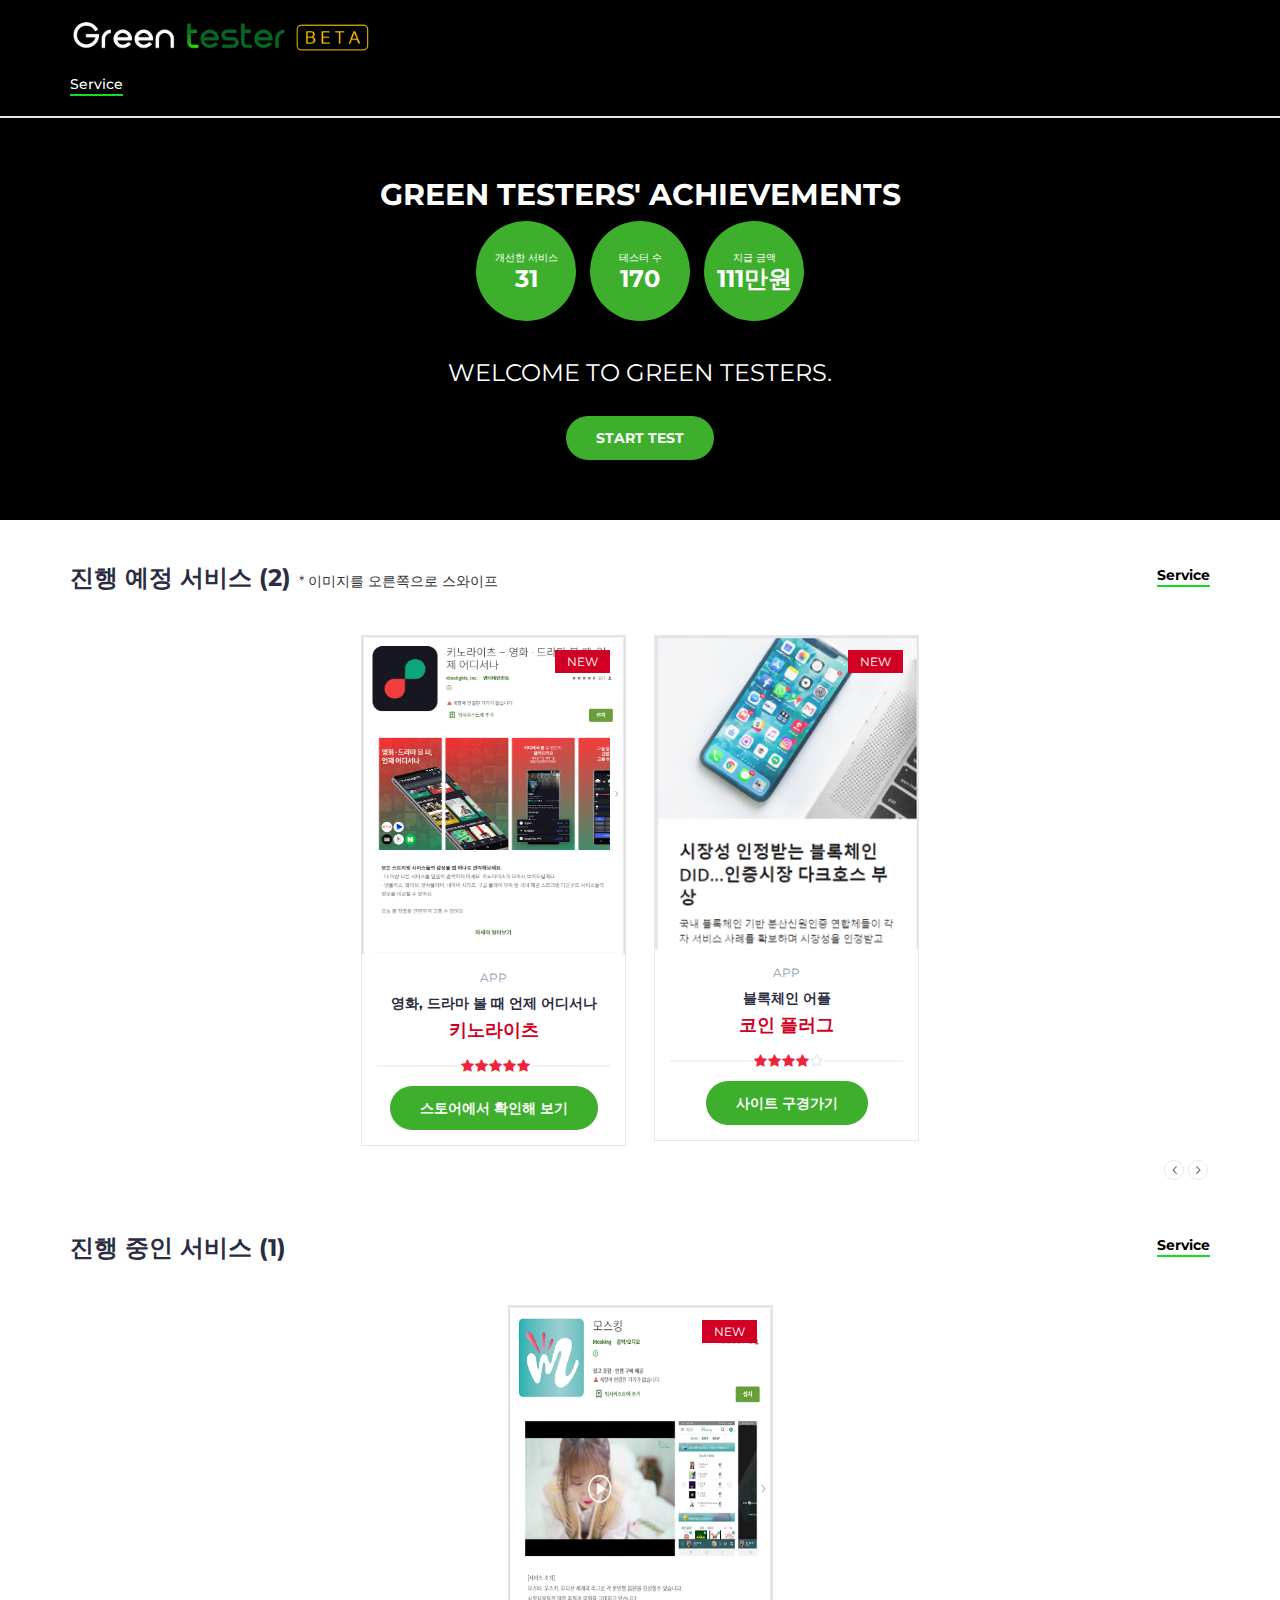
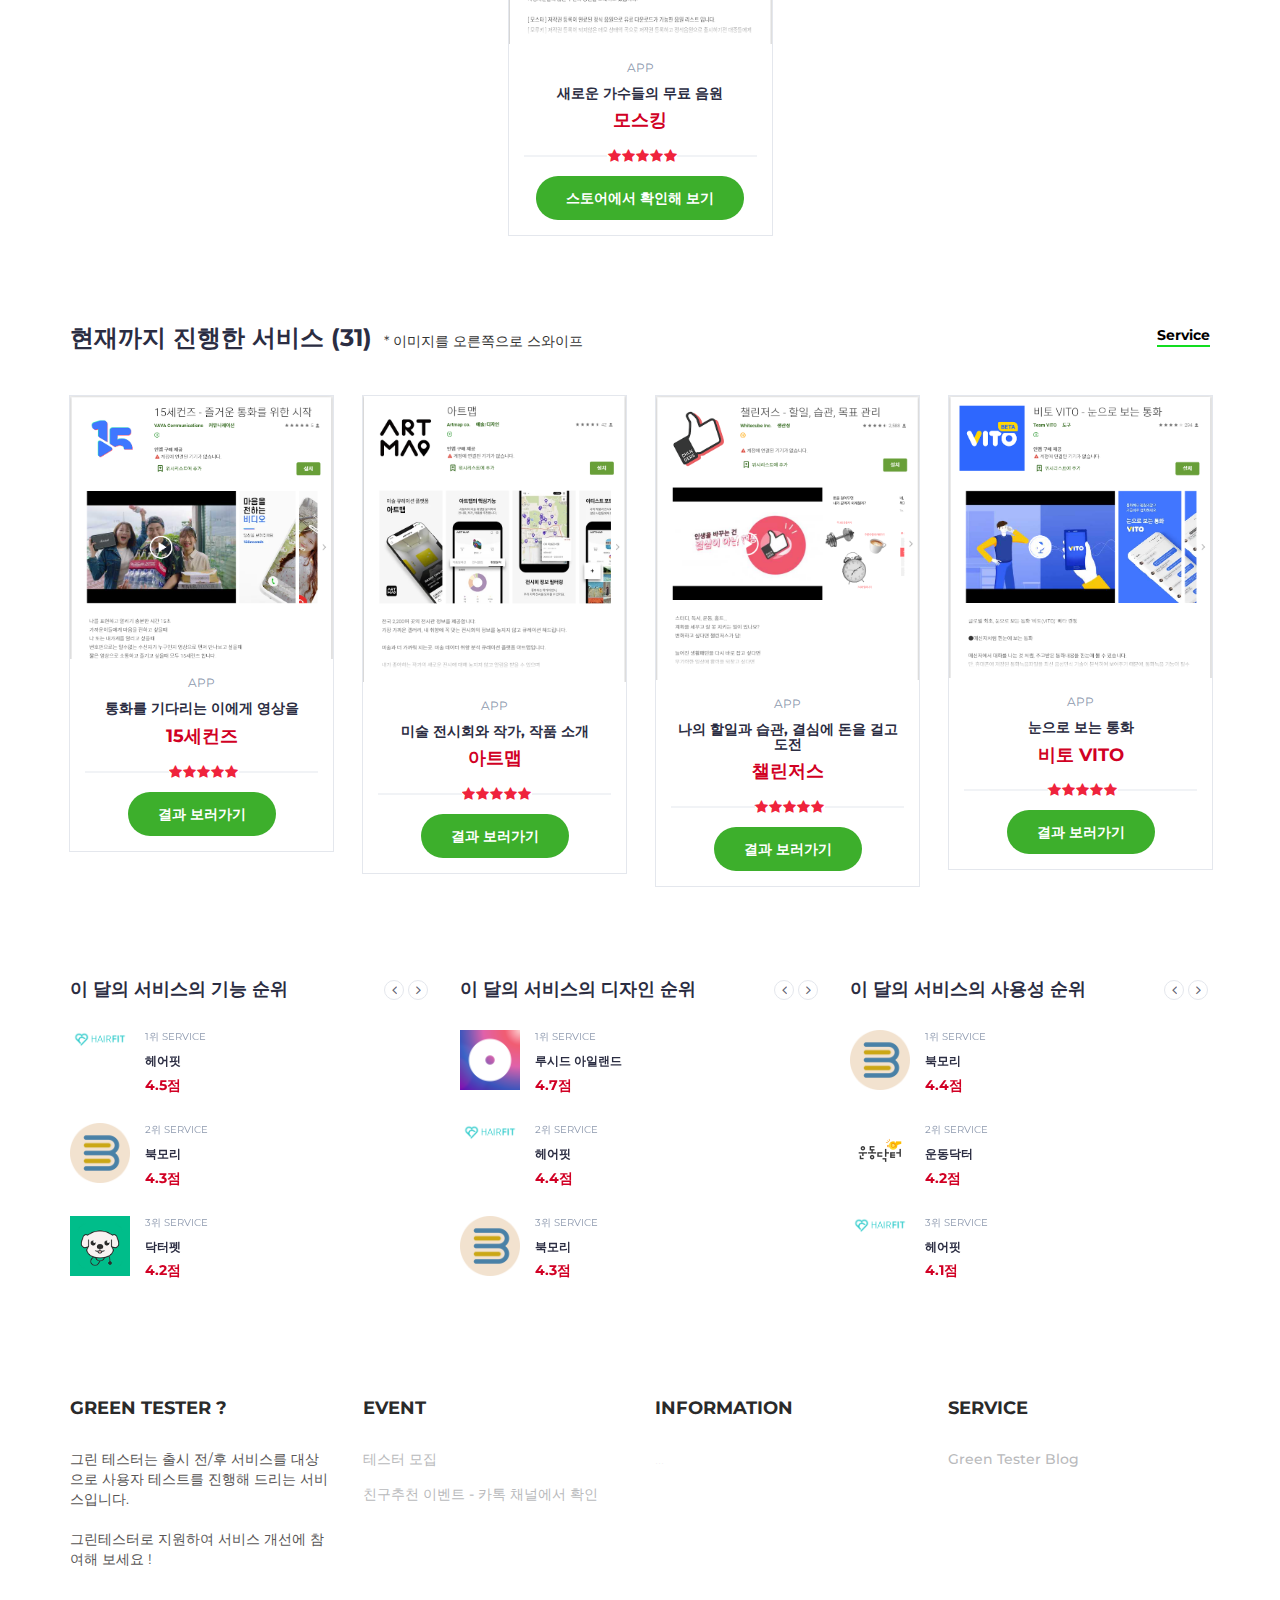
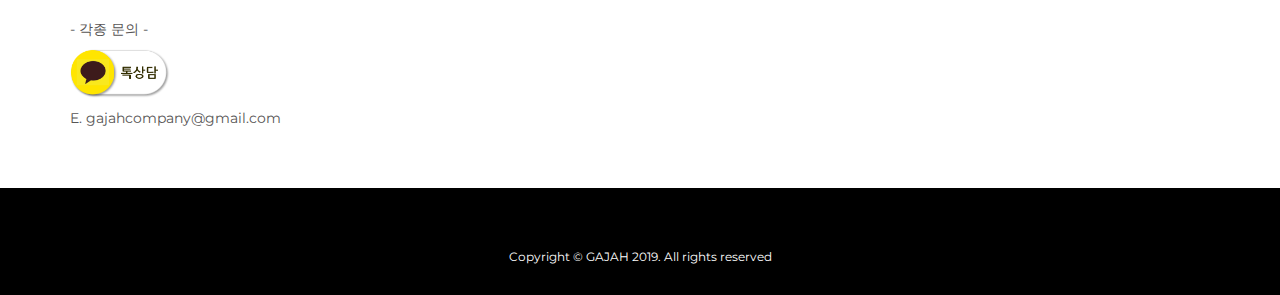
==== commit 22a81132: "Update index.html" ====
--- a/index.html
+++ b/index.html
@@ -145,7 +145,7 @@
 					<!-- section title -->
 					<div class="col-md-12">
 						<div class="section-title">
-							<h3 class="title">진행 예정 서비스 (2)</h3>
+							<h3 class="title">진행 예정 서비스 (2)</h3><span>&nbsp; * 이미지를 오른쪽으로 스와이프</span>
 							<div class="section-nav">
 								<ul class="section-tab-nav tab-nav">
 									<li class="active"><a data-toggle="tab" href="#tab1">Service</a></li>
@@ -206,7 +206,7 @@
 												<div class="product-img">
 													<img src="./img/new/coinplug.png" alt="">
 													<div class="product-label">
-														<span class="sale">-30%</span>
+														
 														<span class="new">NEW</span>
 													</div>
 												</div>
@@ -236,8 +236,9 @@
 	
 											
 										</div>
-
+										
 										<div id="slick-nav-1" class="products-slick-nav"></div>
+										
 									</div>
 									<!-- /tab -->
 								</div>
@@ -345,7 +346,7 @@
 				<!-- section title -->
 				<div class="col-md-12">
 					<div class="section-title">
-						<h3 class="title">현재까지 진행한 서비스 (31) </h3>
+						<h3 class="title">현재까지 진행한 서비스 (31) </h3> <span>&nbsp; * 이미지를 오른쪽으로 스와이프</span>
 						<div class="section-nav">
 							<ul class="section-tab-nav tab-nav">
 									<li class="active"><a data-toggle="tab" href="#tab1">Service</a></li>
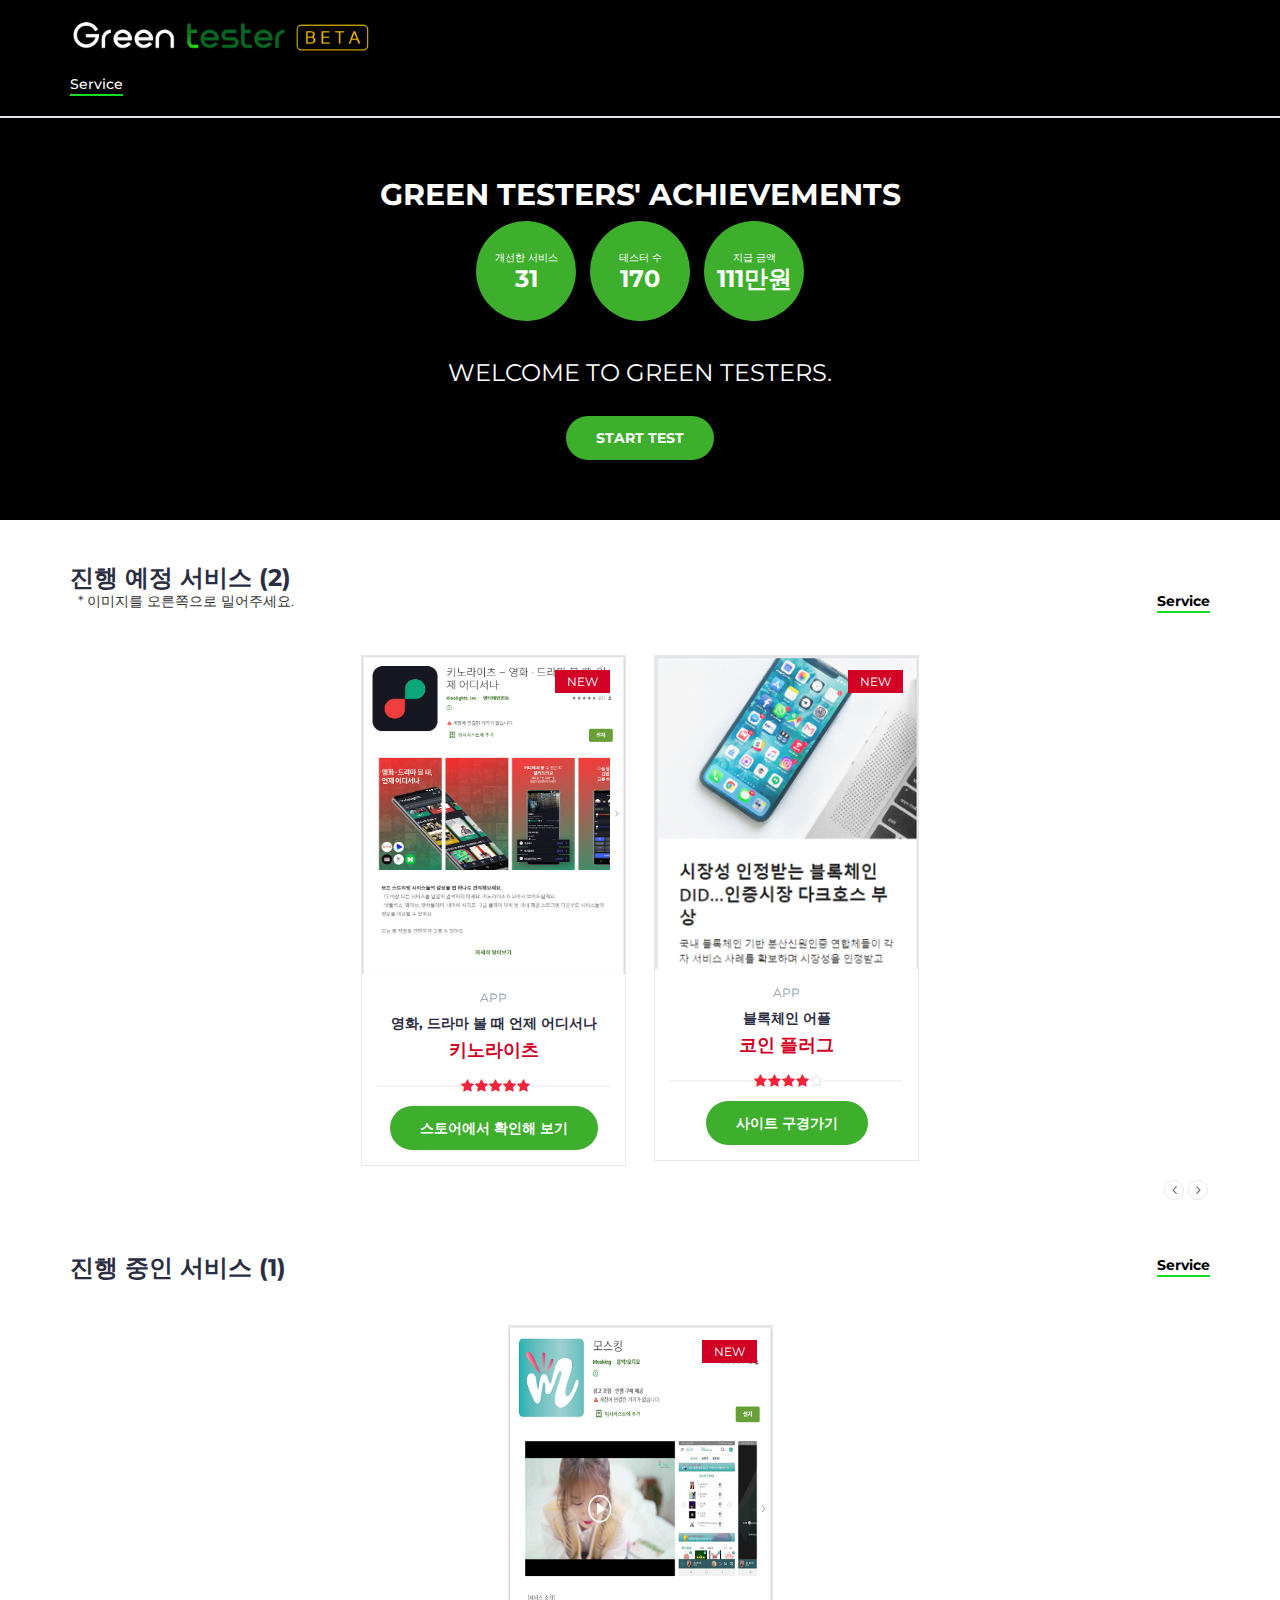
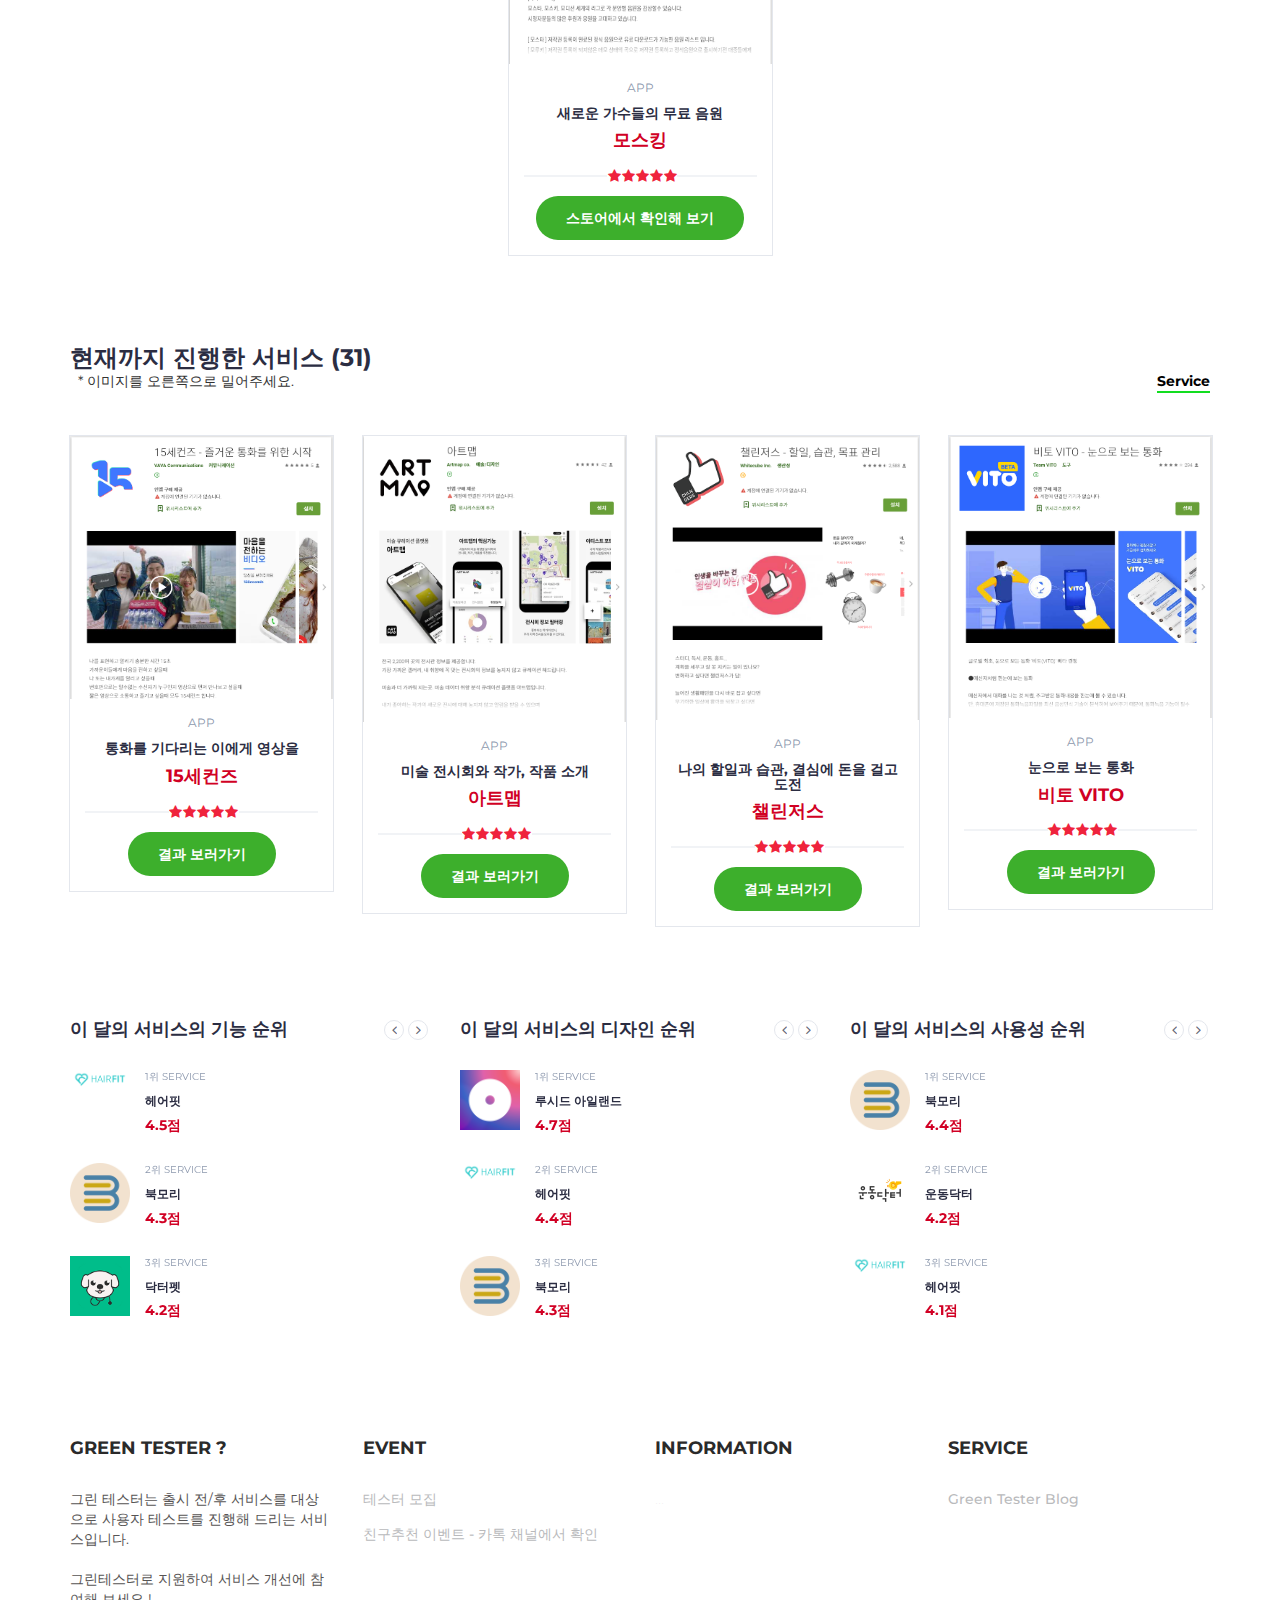
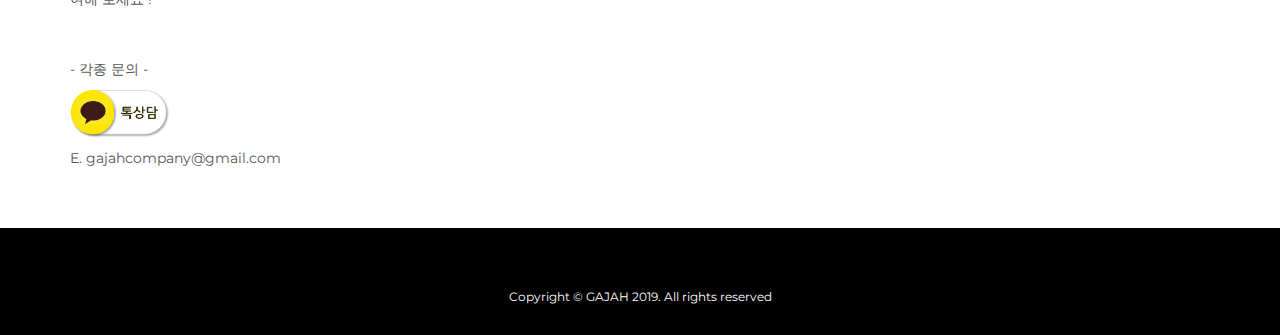
==== commit 58eb7ff6: "Update index.html" ====
--- a/index.html
+++ b/index.html
@@ -145,7 +145,7 @@
 					<!-- section title -->
 					<div class="col-md-12">
 						<div class="section-title">
-							<h3 class="title">진행 예정 서비스 (2)</h3><span>&nbsp; * 이미지를 오른쪽으로 스와이프</span>
+							<h3 class="title">진행 예정 서비스 (2)</h3><br> <span>&nbsp; * 이미지를 오른쪽으로 밀어주세요.</span>
 							<div class="section-nav">
 								<ul class="section-tab-nav tab-nav">
 									<li class="active"><a data-toggle="tab" href="#tab1">Service</a></li>
@@ -346,7 +346,7 @@
 				<!-- section title -->
 				<div class="col-md-12">
 					<div class="section-title">
-						<h3 class="title">현재까지 진행한 서비스 (31) </h3> <span>&nbsp; * 이미지를 오른쪽으로 스와이프</span>
+						<h3 class="title">현재까지 진행한 서비스 (31) </h3><br> <span>&nbsp; * 이미지를 오른쪽으로 밀어주세요.</span>
 						<div class="section-nav">
 							<ul class="section-tab-nav tab-nav">
 									<li class="active"><a data-toggle="tab" href="#tab1">Service</a></li>
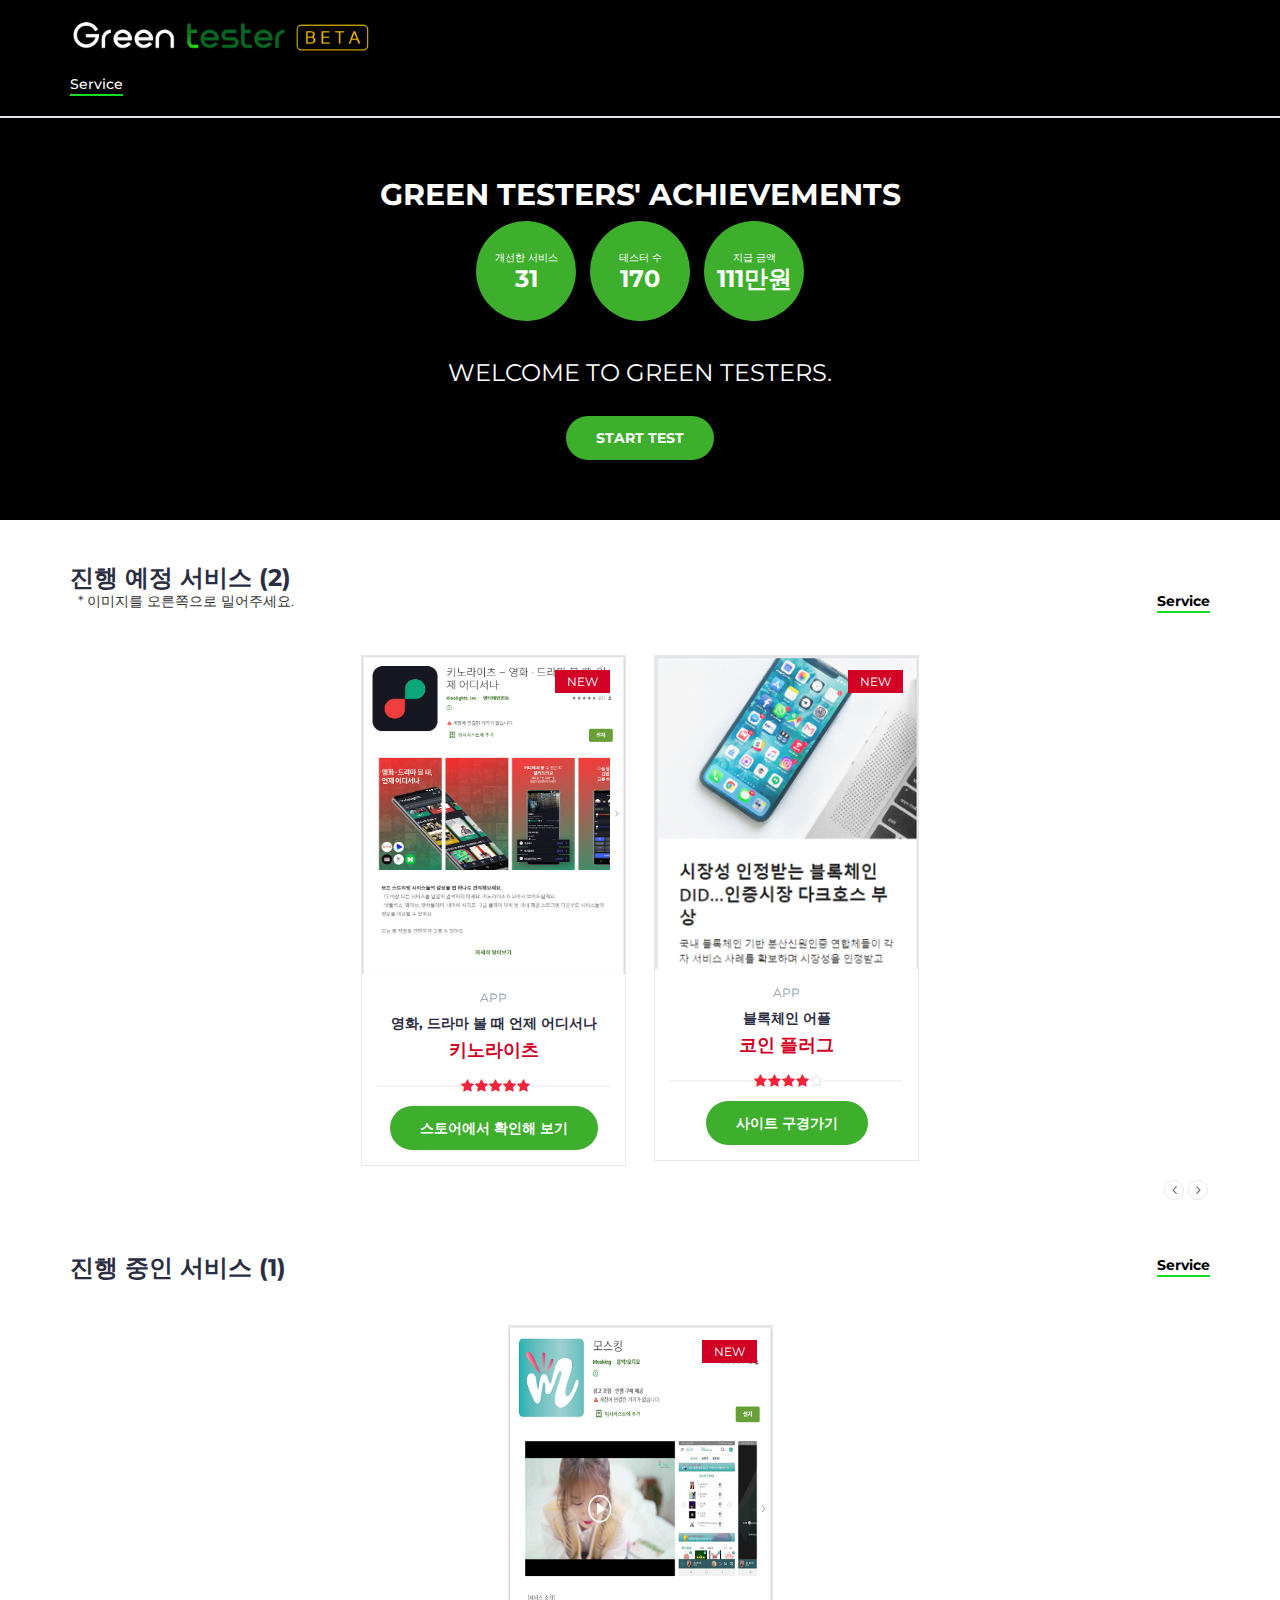
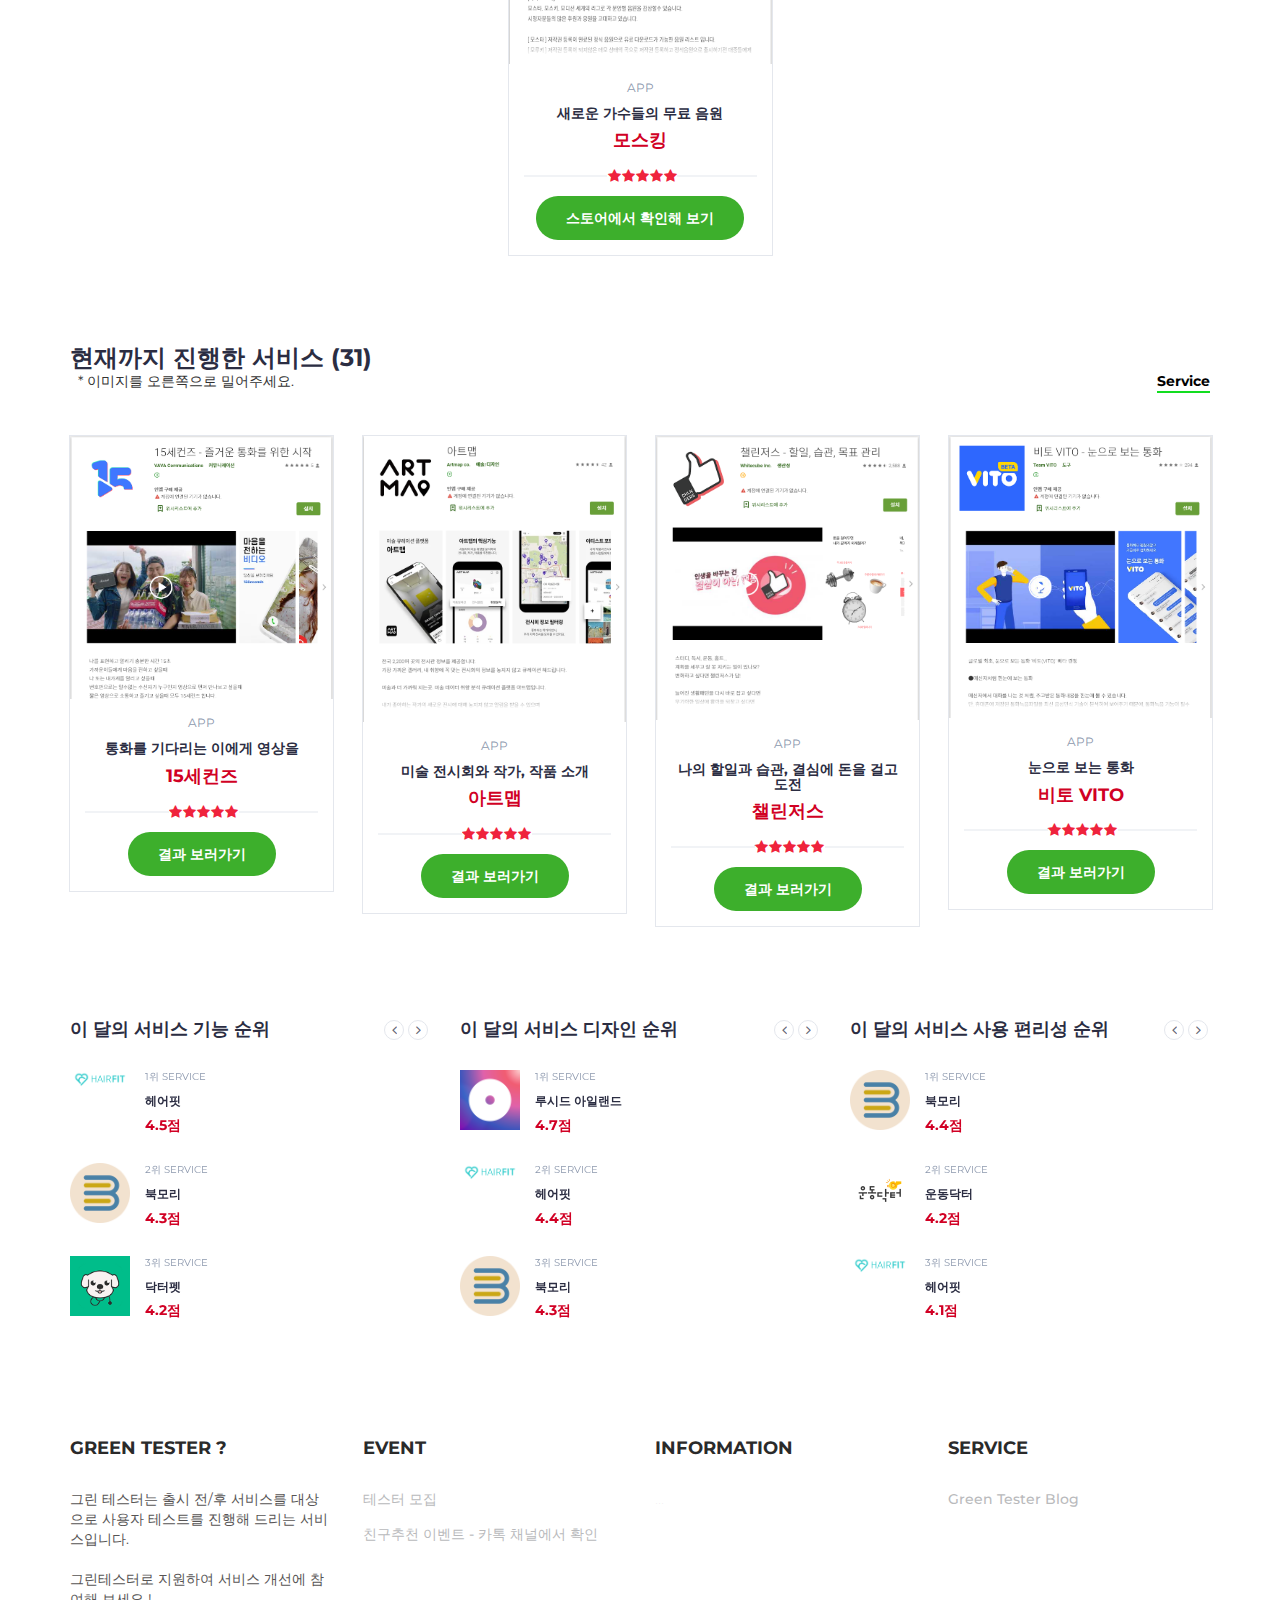
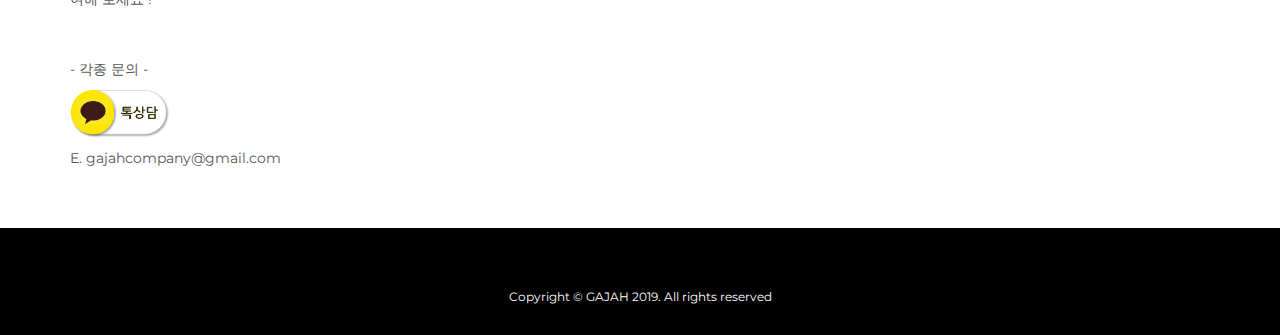
==== commit 22e63288: "Update index.html" ====
--- a/index.html
+++ b/index.html
@@ -842,7 +842,7 @@
 				<div class="row">
 					<div class="col-md-4 col-xs-6">
 						<div class="section-title">
-							<h4 class="title">이 달의 서비스의 기능 순위</h4>
+							<h4 class="title">이 달의 서비스 기능 순위</h4>
 							<div class="section-nav">
 								<div id="slick-nav-3" class="products-slick-nav"></div>
 							</div>
@@ -935,7 +935,7 @@
 
 					<div class="col-md-4 col-xs-6">
 						<div class="section-title">
-							<h4 class="title">이 달의 서비스의 디자인 순위</h4>
+							<h4 class="title">이 달의 서비스 디자인 순위</h4>
 							<div class="section-nav">
 								<div id="slick-nav-4" class="products-slick-nav"></div>
 							</div>
@@ -1030,7 +1030,7 @@
 
 					<div class="col-md-4 col-xs-6">
 						<div class="section-title">
-							<h4 class="title">이 달의 서비스의 사용성 순위</h4>
+							<h4 class="title">이 달의 서비스 사용 편리성 순위</h4>
 							<div class="section-nav">
 								<div id="slick-nav-5" class="products-slick-nav"></div>
 							</div>
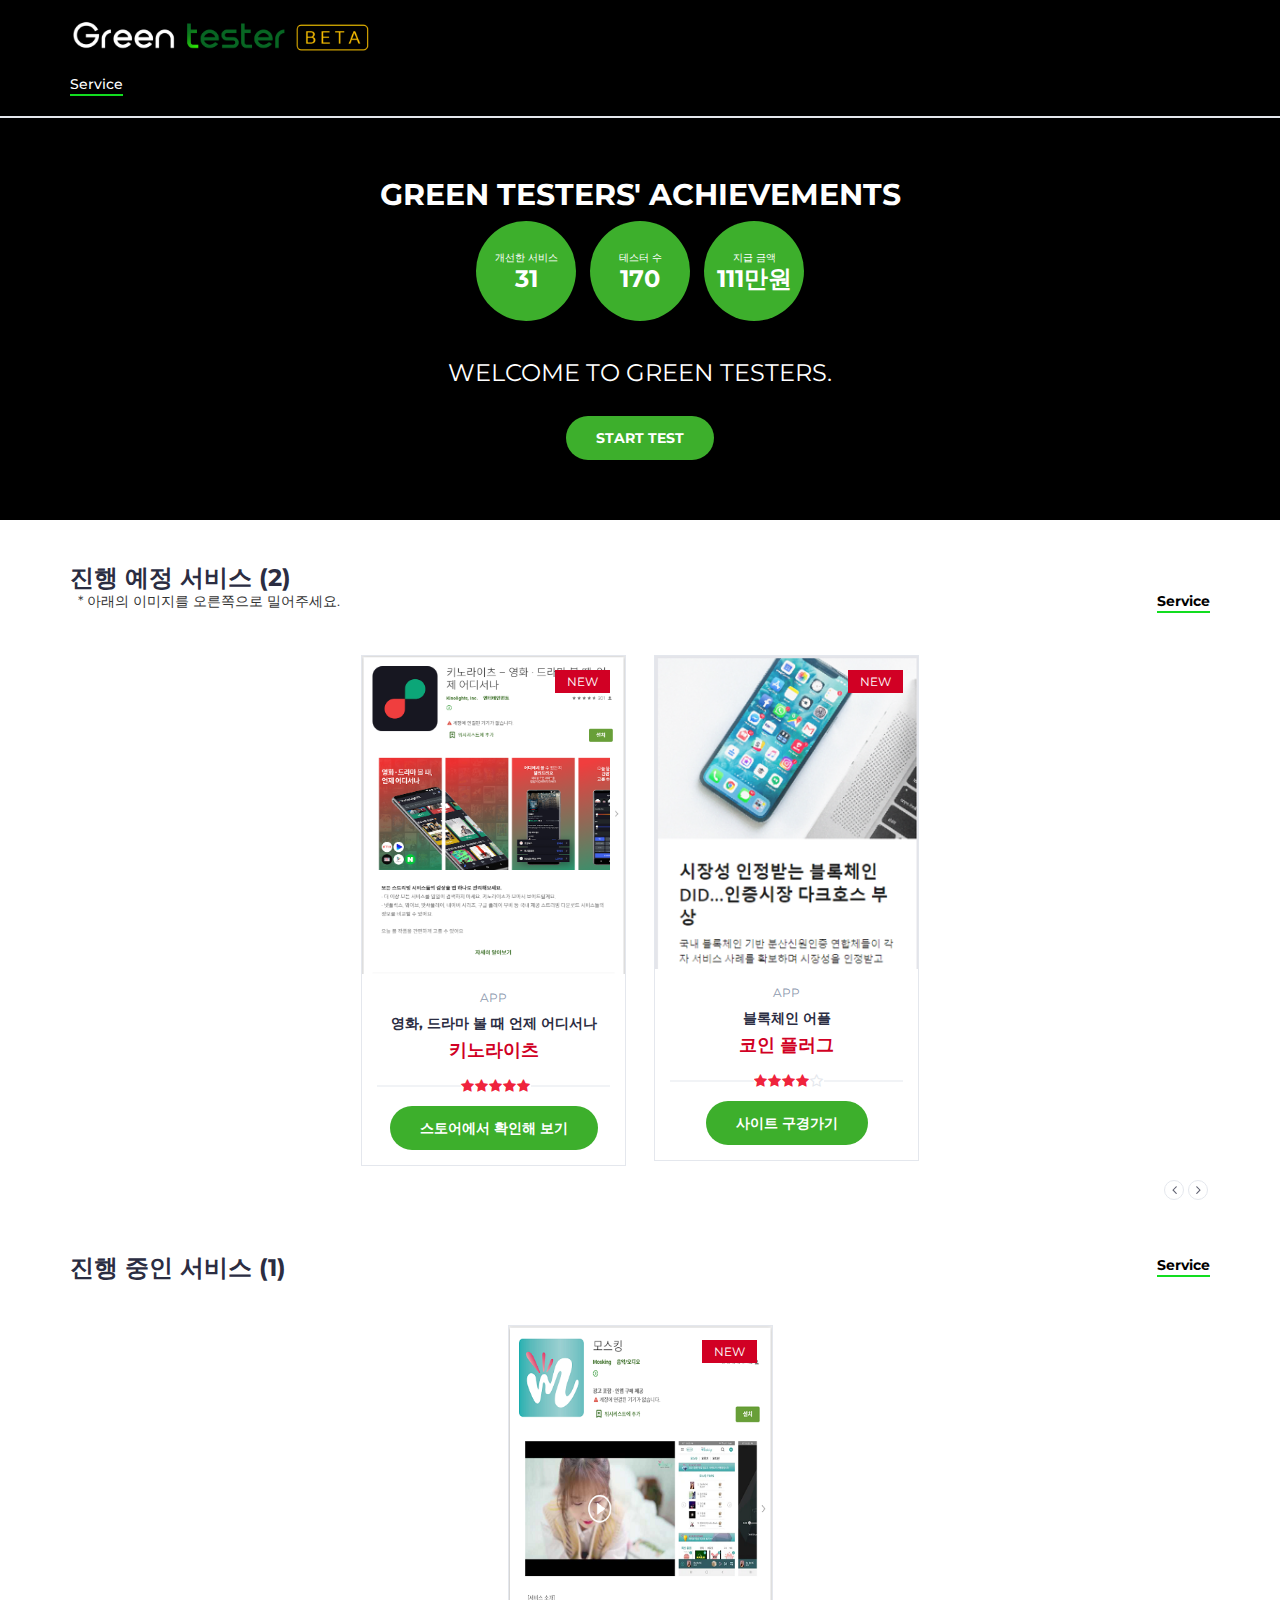
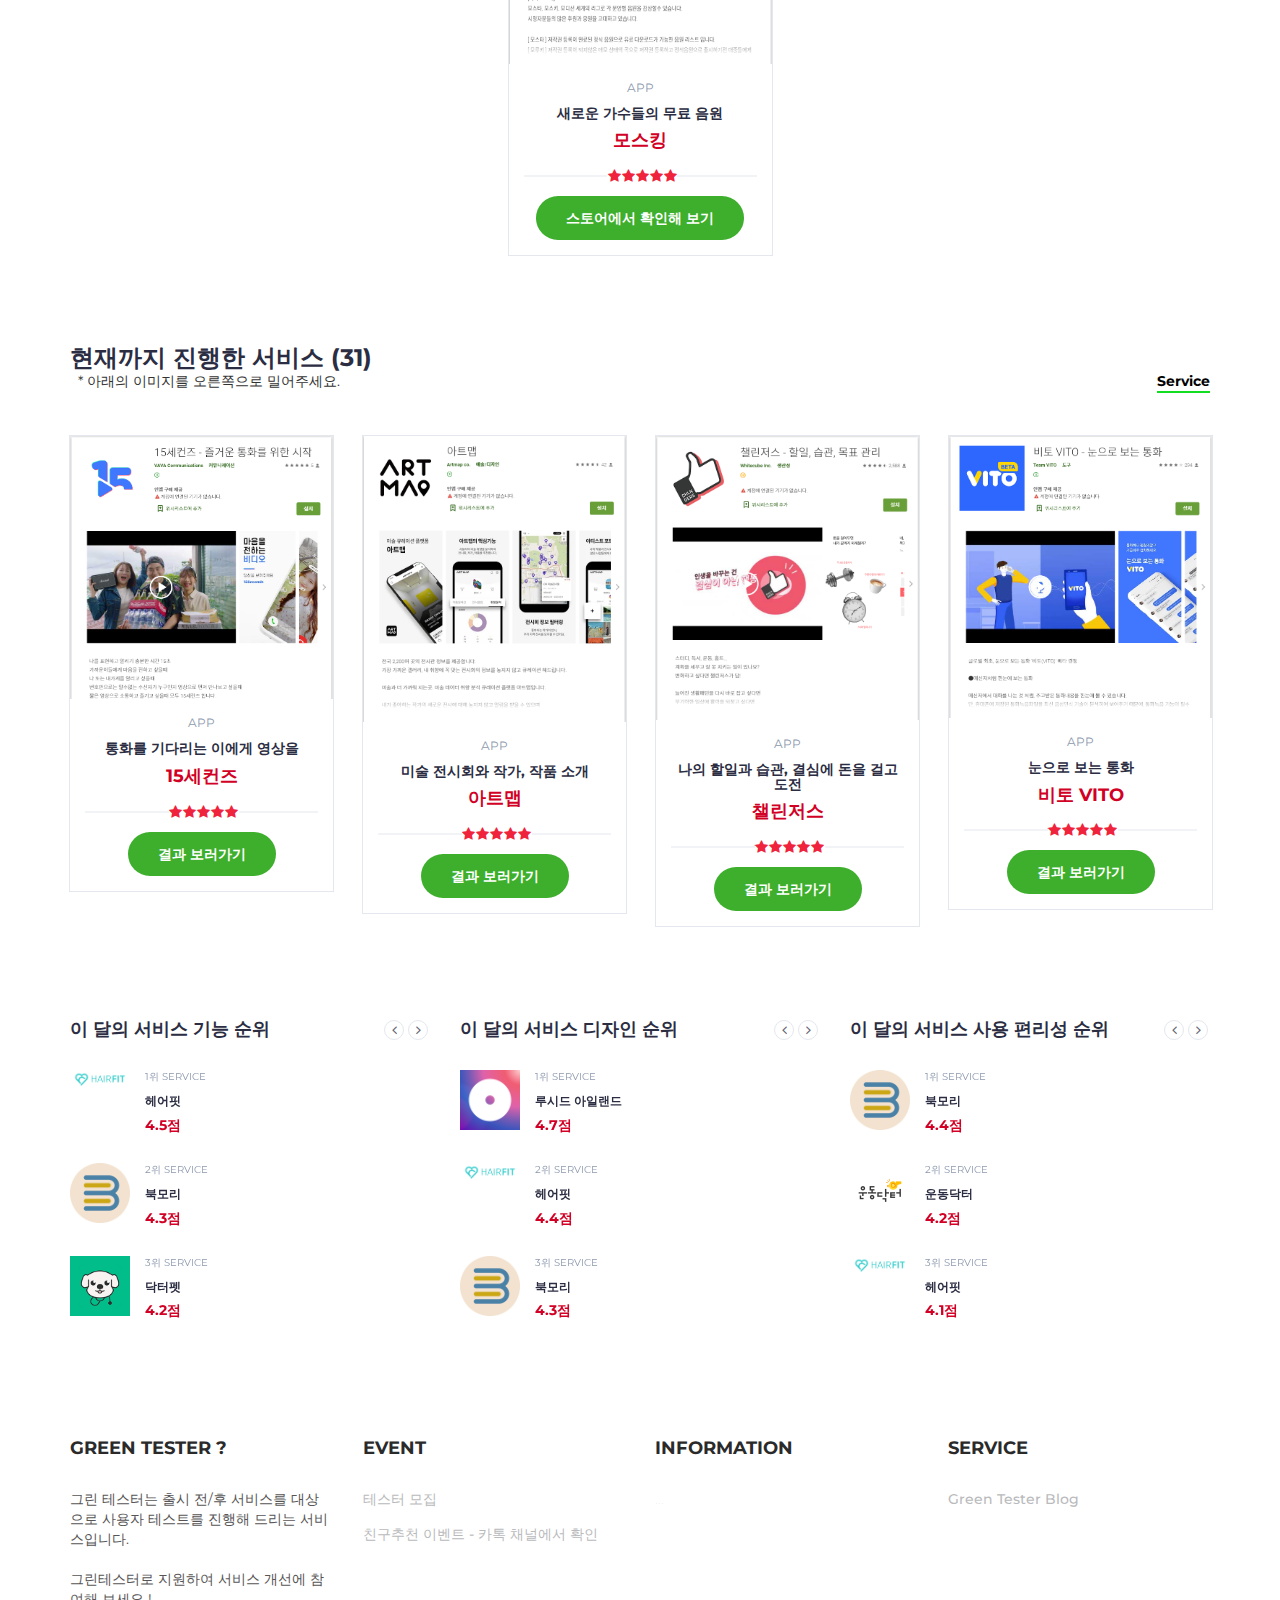
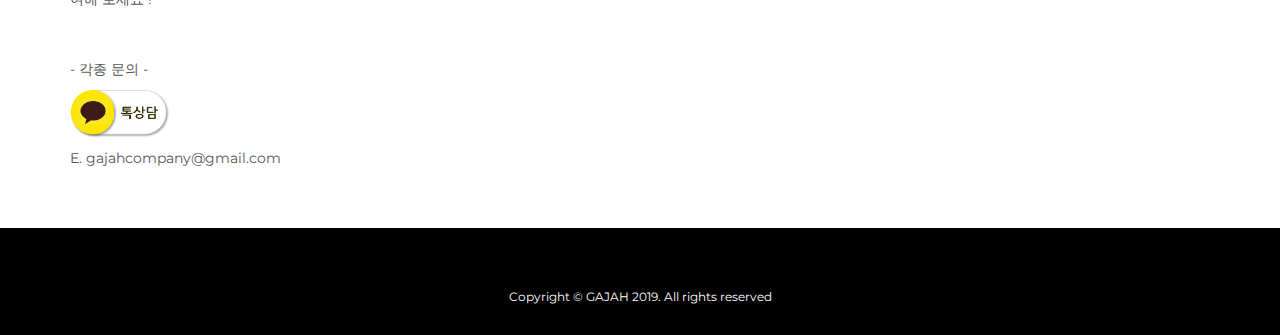
==== commit 55a94fb5: "Update index.html" ====
--- a/index.html
+++ b/index.html
@@ -145,7 +145,7 @@
 					<!-- section title -->
 					<div class="col-md-12">
 						<div class="section-title">
-							<h3 class="title">진행 예정 서비스 (2)</h3><br> <span>&nbsp; * 이미지를 오른쪽으로 밀어주세요.</span>
+							<h3 class="title">진행 예정 서비스 (2)</h3><br> <span>&nbsp; * 아래의 이미지를 오른쪽으로 밀어주세요.</span>
 							<div class="section-nav">
 								<ul class="section-tab-nav tab-nav">
 									<li class="active"><a data-toggle="tab" href="#tab1">Service</a></li>
@@ -346,7 +346,7 @@
 				<!-- section title -->
 				<div class="col-md-12">
 					<div class="section-title">
-						<h3 class="title">현재까지 진행한 서비스 (31) </h3><br> <span>&nbsp; * 이미지를 오른쪽으로 밀어주세요.</span>
+						<h3 class="title">현재까지 진행한 서비스 (31) </h3><br> <span>&nbsp; * 아래의 이미지를 오른쪽으로 밀어주세요.</span>
 						<div class="section-nav">
 							<ul class="section-tab-nav tab-nav">
 									<li class="active"><a data-toggle="tab" href="#tab1">Service</a></li>
